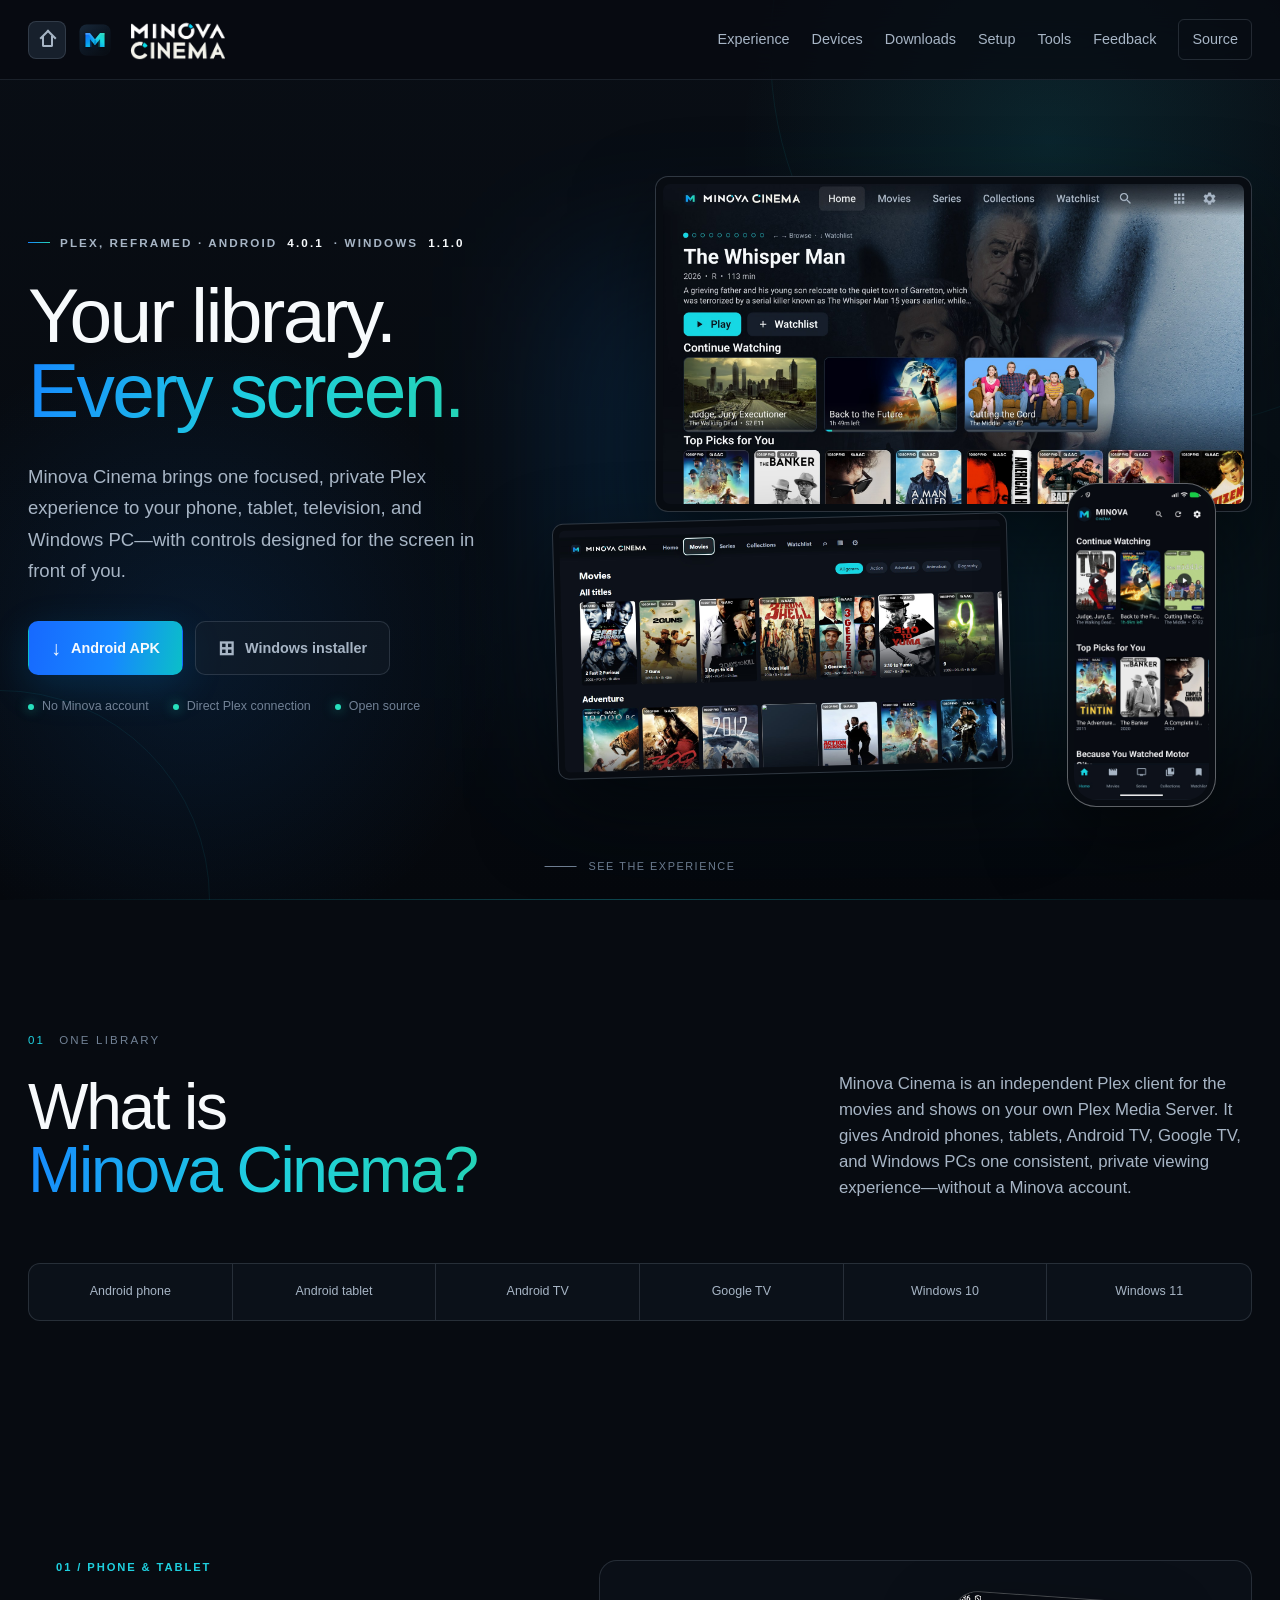
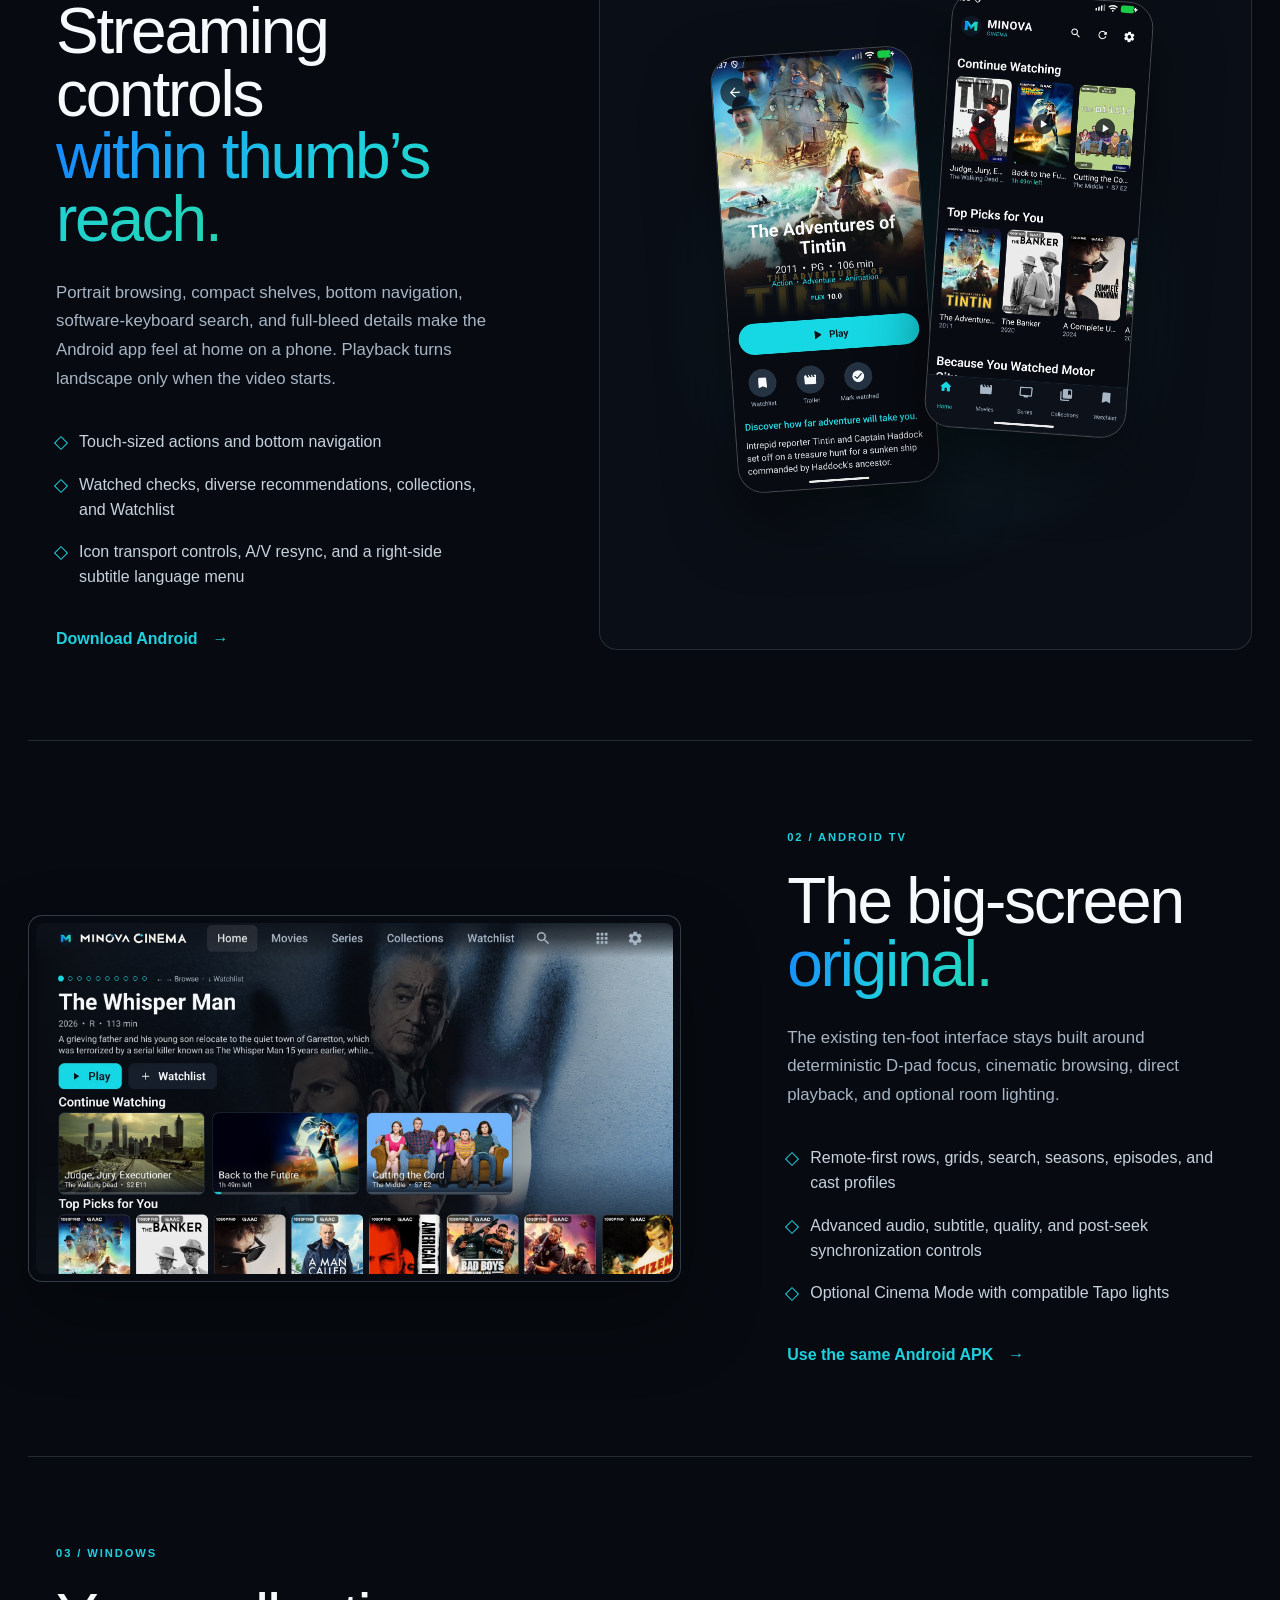
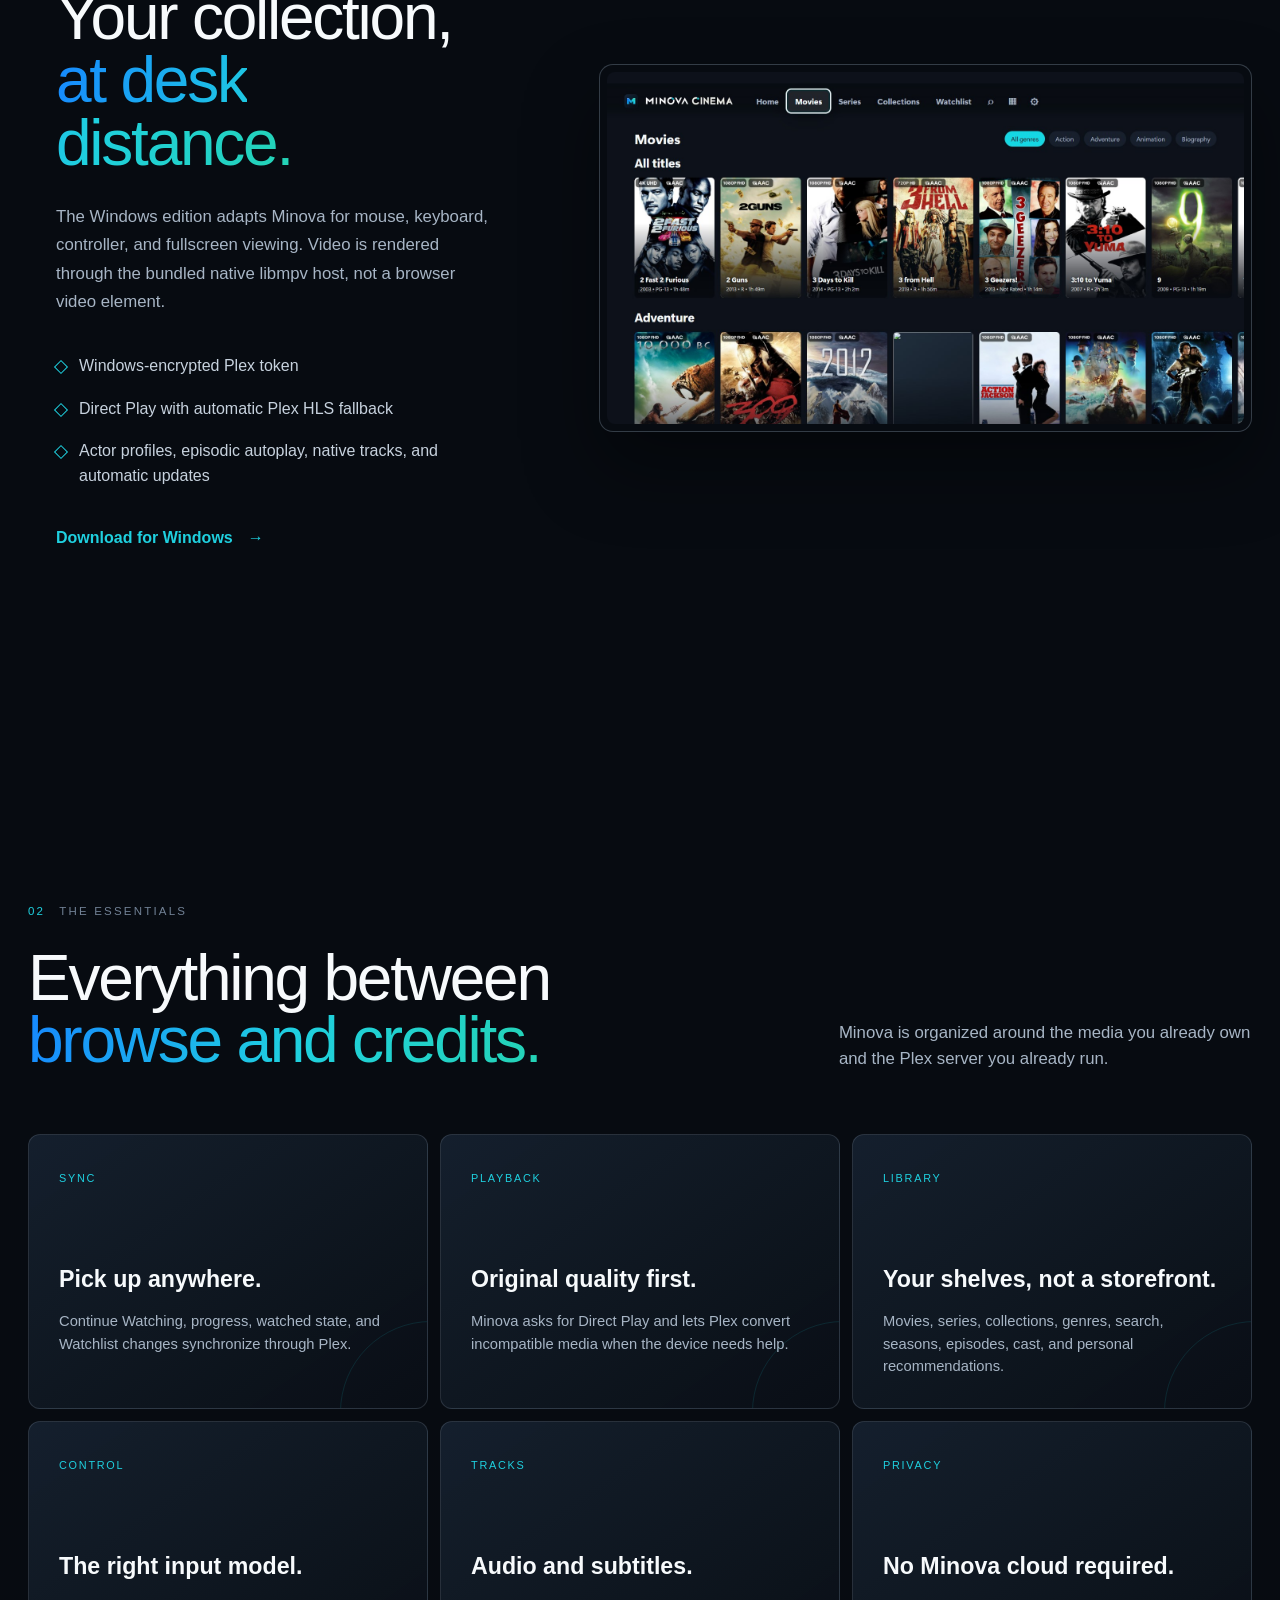
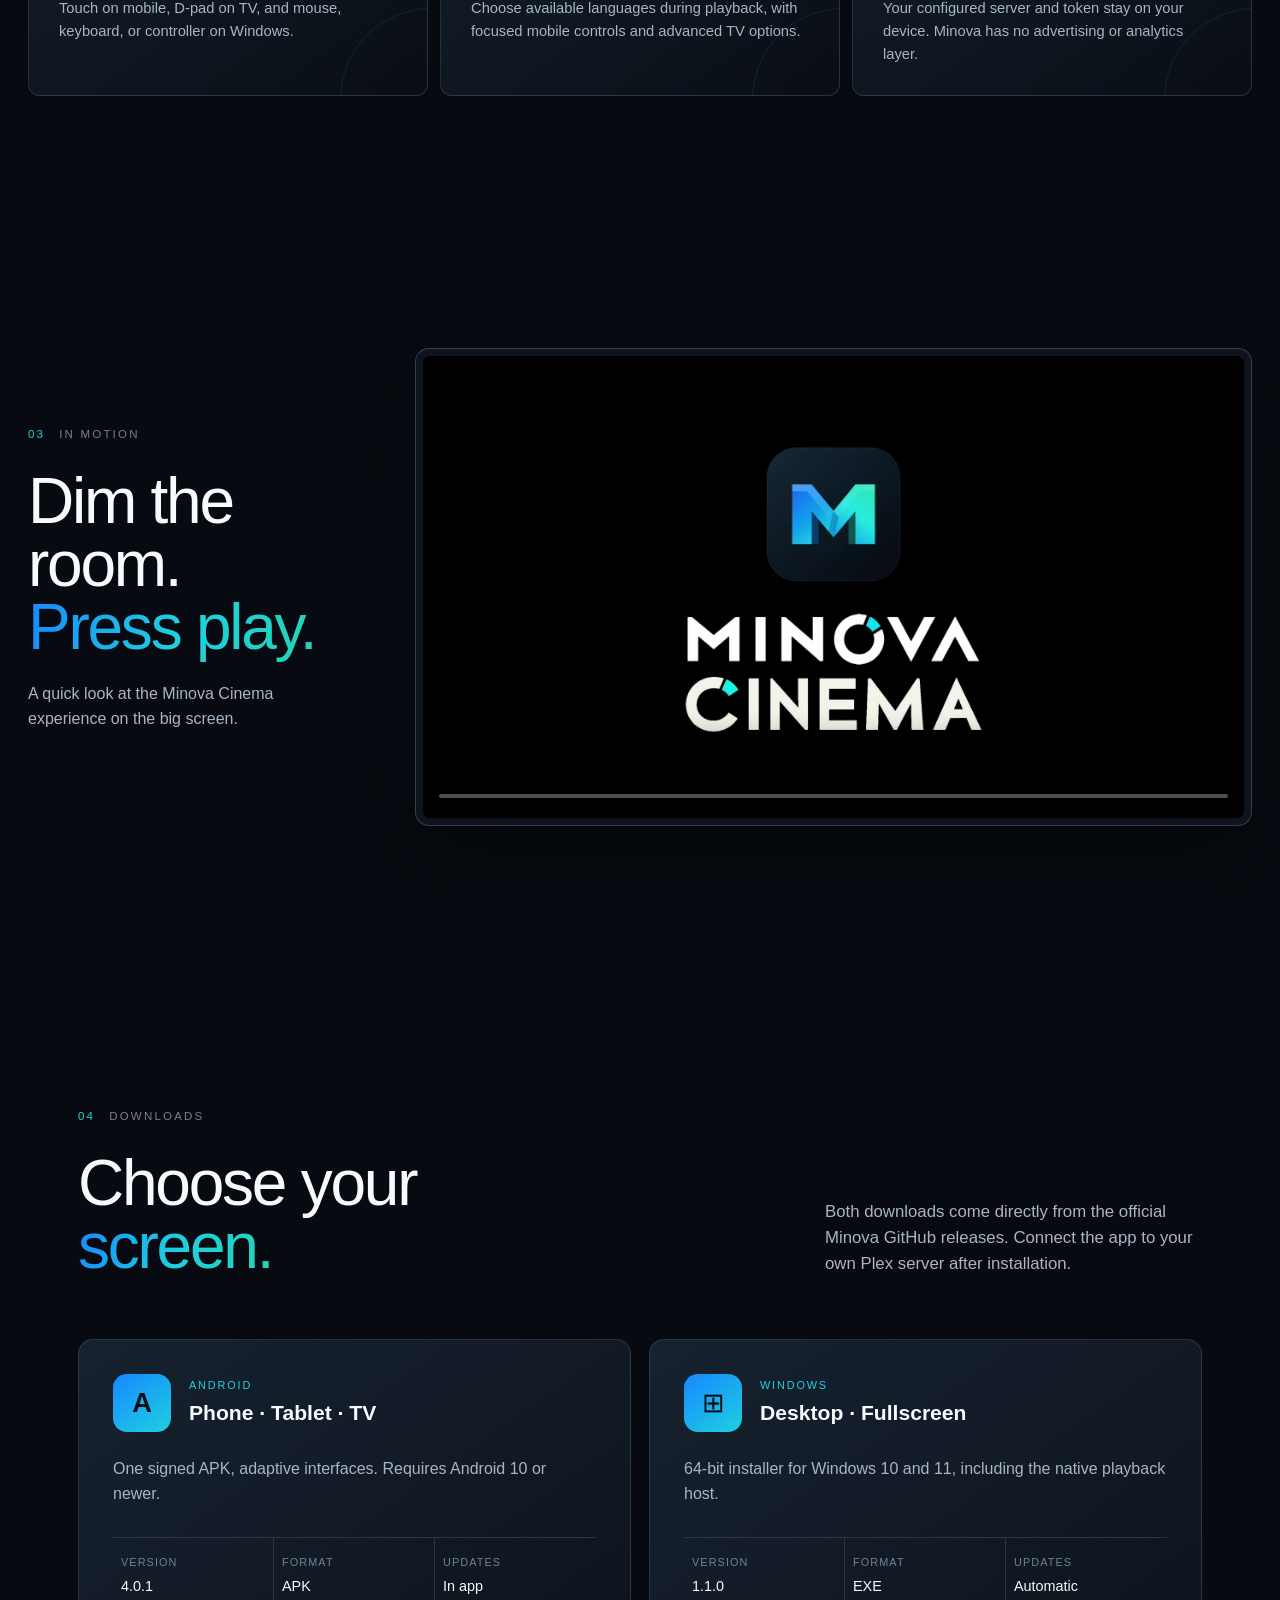
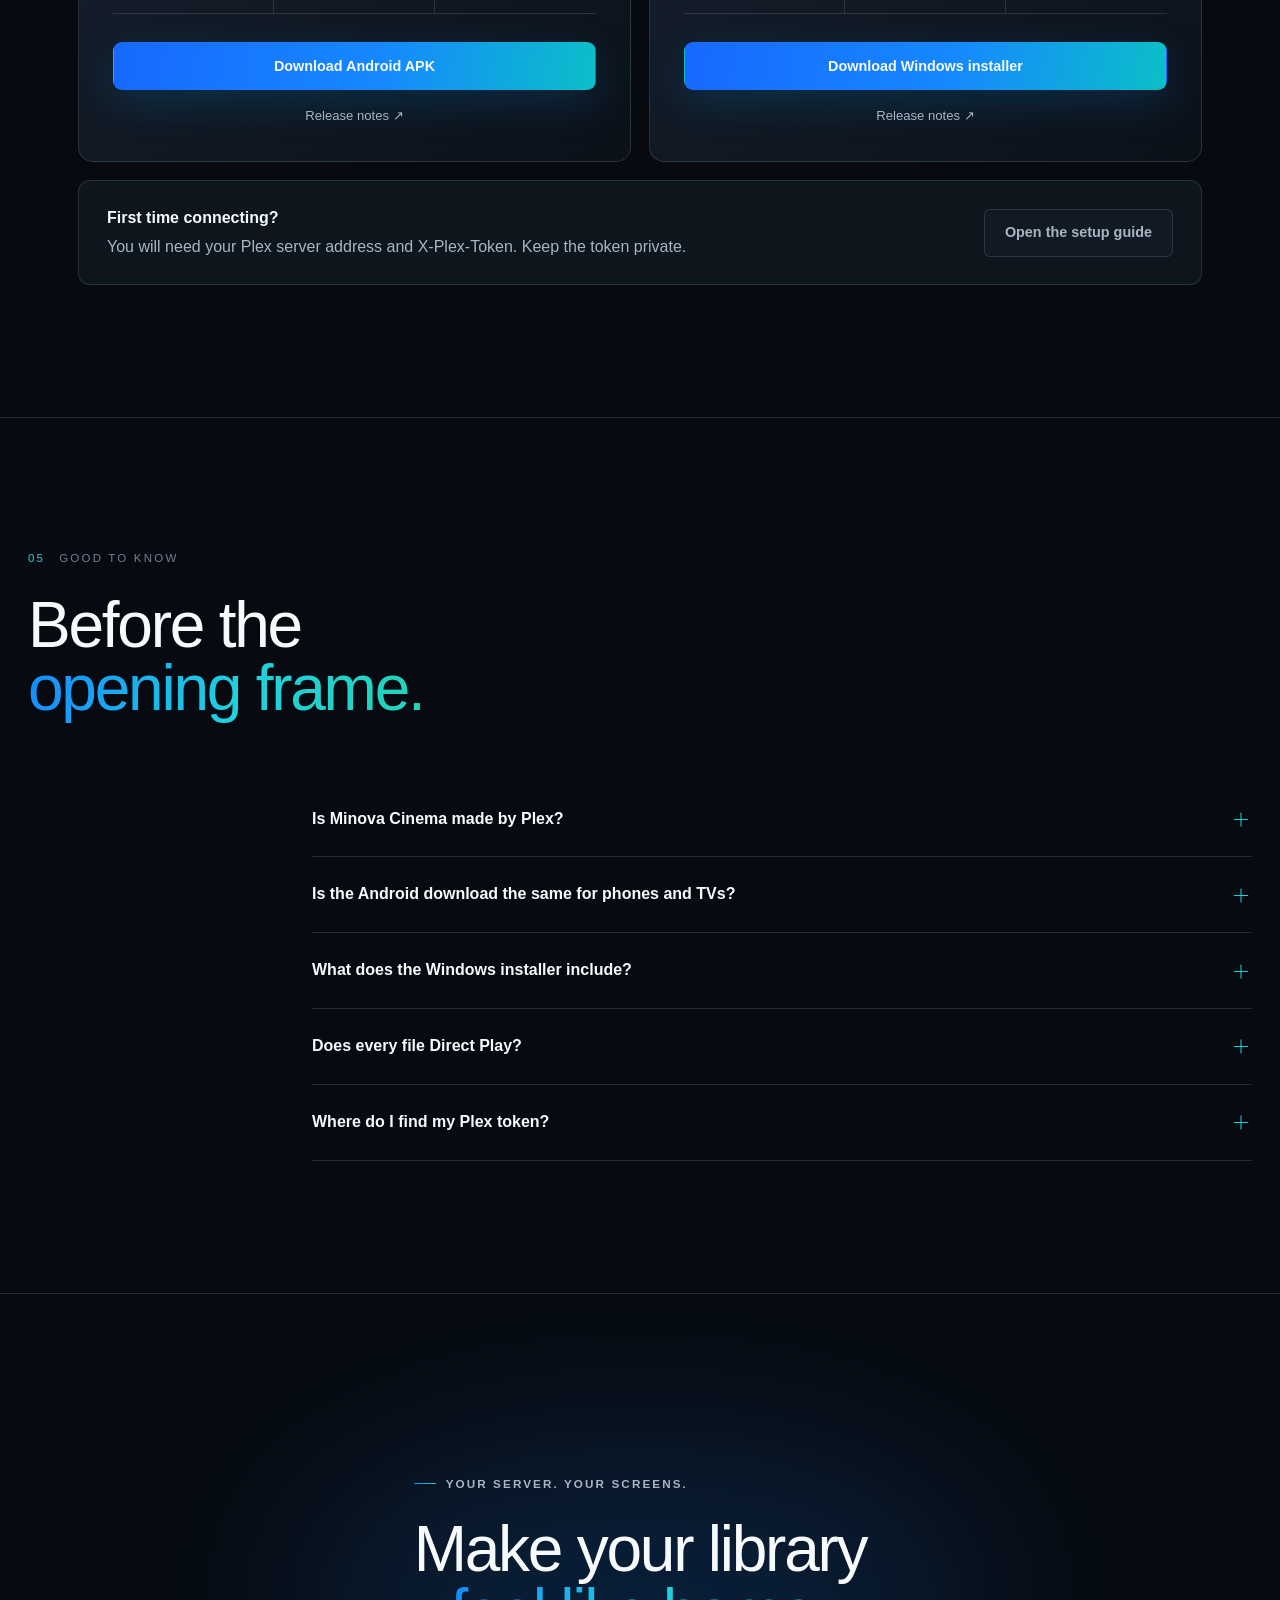
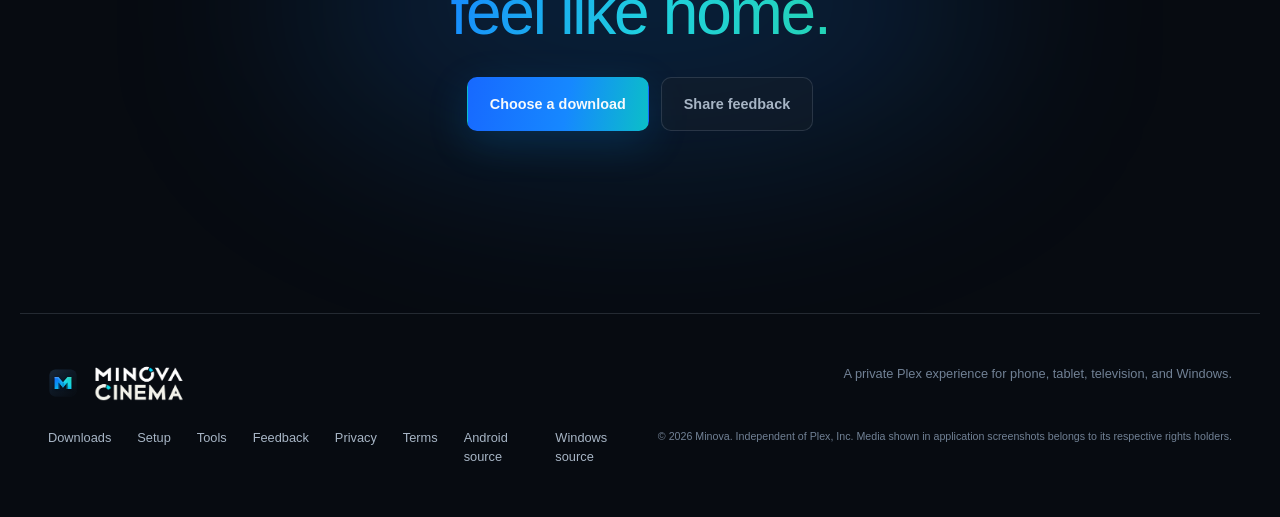
==== docs/index.html @ 9d2e14d8 "Release Minova Cinema 4.0.1" ====
<!doctype html>
<html lang="en">
<head>
  <meta charset="utf-8">
  <meta name="google-site-verification" content="_eewIAfRulgAdPV7pyN3vB4iPZKN5ZHnGWb6EgYRTWk">
  <meta name="viewport" content="width=device-width, initial-scale=1">
  <meta name="theme-color" content="#070b11">
  <meta name="description" content="Minova Cinema is an independent, private Plex client for Android phones, tablets, Android TV, Google TV, and Windows PCs.">
  <meta name="robots" content="index, follow, max-image-preview:large">
  <title>Minova Cinema — Plex client for Android and Windows</title>
  <meta property="og:site_name" content="Minova Cinema">
  <meta property="og:title" content="Minova Cinema — Plex client for Android and Windows">
  <meta property="og:description" content="An independent, cinema-first Plex experience for Android phones, tablets, TVs, and Windows PCs.">
  <meta property="og:type" content="website">
  <meta property="og:image" content="https://minova-chromium.github.io/Minova-Android-Tv-Cinema-Application/assets/og-card.png">
  <meta property="og:url" content="https://minova-chromium.github.io/Minova-Android-Tv-Cinema-Application/">
  <meta name="twitter:card" content="summary_large_image">
  <meta name="twitter:title" content="Minova Cinema — Plex client for Android and Windows">
  <meta name="twitter:description" content="An independent, cinema-first Plex experience for Android phones, tablets, TVs, and Windows PCs.">
  <meta name="twitter:image" content="https://minova-chromium.github.io/Minova-Android-Tv-Cinema-Application/assets/og-card.png">
  <link rel="canonical" href="https://minova-chromium.github.io/Minova-Android-Tv-Cinema-Application/">
  <script type="application/ld+json">
  {
    "@context": "https://schema.org",
    "@graph": [
      {
        "@type": "Organization",
        "@id": "https://minova-chromium.github.io/Minova-Main/#organization",
        "name": "Minova",
        "url": "https://minova-chromium.github.io/Minova-Main/",
        "logo": "https://minova-chromium.github.io/Minova-Main/brand/minova-symbol-color.svg",
        "sameAs": ["https://github.com/minova-chromium"]
      },
      {
        "@type": "SoftwareApplication",
        "@id": "https://minova-chromium.github.io/Minova-Android-Tv-Cinema-Application/#software",
        "name": "Minova Cinema",
        "alternateName": "Minova Cinema Plex client",
        "url": "https://minova-chromium.github.io/Minova-Android-Tv-Cinema-Application/",
        "description": "Minova Cinema is an independent, private Plex client for Android phones, tablets, Android TV, Google TV, and Windows PCs.",
        "applicationCategory": "MultimediaApplication",
        "applicationSubCategory": "Plex client",
        "operatingSystem": ["Android 10 or newer", "Windows 10", "Windows 11"],
        "image": "https://minova-chromium.github.io/Minova-Android-Tv-Cinema-Application/assets/og-card.png",
        "downloadUrl": [
          "https://github.com/minova-chromium/Minova-Android-Tv-Cinema-Application/releases/latest",
          "https://github.com/minova-chromium/Minova-Cinema-Windows/releases/latest"
        ],
        "offers": {
          "@type": "Offer",
          "price": "0",
          "priceCurrency": "EUR"
        },
        "publisher": {"@id": "https://minova-chromium.github.io/Minova-Main/#organization"},
        "sameAs": [
          "https://github.com/minova-chromium/Minova-Android-Tv-Cinema-Application",
          "https://github.com/minova-chromium/Minova-Cinema-Windows"
        ]
      },
      {
        "@type": "WebSite",
        "@id": "https://minova-chromium.github.io/Minova-Android-Tv-Cinema-Application/#website",
        "name": "Minova Cinema",
        "url": "https://minova-chromium.github.io/Minova-Android-Tv-Cinema-Application/",
        "publisher": {"@id": "https://minova-chromium.github.io/Minova-Main/#organization"},
        "about": {"@id": "https://minova-chromium.github.io/Minova-Android-Tv-Cinema-Application/#software"}
      }
    ]
  }
  </script>
  <link rel="icon" href="assets/minova-symbol-color.svg" type="image/svg+xml">
  <link rel="preload" href="assets/app-tv-home-live.jpg" as="image">
  <link rel="stylesheet" href="styles.css">
  <link rel="stylesheet" href="home-refresh.css?v=20260926-1">
  <script defer src="site-config.js"></script>
  <script defer src="releases.js"></script>
  <script defer src="script.js"></script>
</head>
<body class="refreshed-home">
  <a class="skip-link" href="#main">Skip to content</a>
  <header class="site-header" data-header>
    <div class="header-brand-group">
      <a class="ecosystem-home" href="https://minova-chromium.github.io/Minova-Main/" aria-label="Return to Minova home"><span class="home-glyph" aria-hidden="true"></span></a>
      <a class="brand" href="#top" aria-label="Minova Cinema home"><img class="brand-symbol" src="assets/minova-symbol-color.svg" alt=""><img class="brand-lockup" src="assets/minova-cinema-wordmark.png" alt="Minova Cinema"></a>
    </div>
    <button class="nav-toggle" type="button" aria-expanded="false" aria-controls="site-nav" data-nav-toggle><span></span><span></span><span></span><span class="sr-only">Menu</span></button>
    <nav id="site-nav" class="site-nav" aria-label="Primary" data-nav><a href="#experience">Experience</a><a href="#devices">Devices</a><a href="#downloads">Downloads</a><a href="setup.html">Setup</a><a href="tools.html">Tools</a><a href="feedback.html">Feedback</a><a class="nav-source" href="https://github.com/minova-chromium/Minova-Android-Tv-Cinema-Application">Source</a></nav>
  </header>

  <main id="main">
    <section class="refresh-hero" id="top">
      <div class="hero-orbit hero-orbit-one" aria-hidden="true"></div><div class="hero-orbit hero-orbit-two" aria-hidden="true"></div>
      <div class="refresh-hero-copy reveal">
        <p class="eyebrow"><span></span> Plex, reframed · Android <b data-release-version>4.0.1</b> · Windows <b data-desktop-version>1.1.0</b></p>
        <h1>Your library.<br><em>Every screen.</em></h1>
        <p class="refresh-lede">Minova Cinema brings one focused, private Plex experience to your phone, tablet, television, and Windows PC—with controls designed for the screen in front of you.</p>
        <div class="refresh-actions">
          <a class="button button-primary" data-download-link href="https://github.com/minova-chromium/Minova-Android-Tv-Cinema-Application/releases/download/v4.0.1/Minova-Cinema-4.0.1.apk"><span class="download-glyph" aria-hidden="true">↓</span>Android APK</a>
          <a class="button button-quiet" data-desktop-download href="https://github.com/minova-chromium/Minova-Cinema-Windows/releases/download/v1.1.0/Minova-Cinema-Desktop-1.1.0-Setup.exe"><span class="windows-glyph" aria-hidden="true">⊞</span>Windows installer</a>
        </div>
        <div class="hero-trust"><span>No Minova account</span><span>Direct Plex connection</span><span>Open source</span></div>
      </div>
      <div class="device-composition reveal" aria-label="Minova Cinema running on television, phone, and Windows">
        <div class="device-glow" aria-hidden="true"></div>
        <figure class="device-frame device-tv"><img src="assets/app-tv-home-live.jpg" width="1920" height="1080" alt="Live Minova Cinema Android TV home screen connected to Plex"></figure>
        <figure class="device-frame device-desktop"><img src="assets/app-desktop-movies-live.jpg" width="1600" height="900" alt="Live Minova Cinema Windows movie library connected to Plex"></figure>
        <figure class="device-frame device-phone"><img src="assets/app-phone-home-live.jpg" width="720" height="1560" alt="Live Minova Cinema phone home screen connected to Plex"></figure>
      </div>
      <a class="hero-scroll" href="#experience"><span></span>See the experience</a>
    </section>

    <section class="refresh-section refresh-intro" id="experience">
      <div class="refresh-heading reveal"><div><p class="section-label"><span>01</span> One library</p><h2>What is<br><em>Minova Cinema?</em></h2></div><p>Minova Cinema is an independent Plex client for the movies and shows on your own Plex Media Server. It gives Android phones, tablets, Android TV, Google TV, and Windows PCs one consistent, private viewing experience—without a Minova account.</p></div>
      <div class="platform-ribbon reveal" aria-label="Supported platforms"><span>Android phone</span><span>Android tablet</span><span>Android TV</span><span>Google TV</span><span>Windows 10</span><span>Windows 11</span></div>
    </section>

    <section class="refresh-section device-section" id="devices">
      <article class="device-story phone-story reveal">
        <div class="story-copy"><p class="story-index">01 / PHONE &amp; TABLET</p><h2>Streaming controls<br><em>within thumb’s reach.</em></h2><p>Portrait browsing, compact shelves, bottom navigation, software-keyboard search, and full-bleed details make the Android app feel at home on a phone. Playback turns landscape only when the video starts.</p><ul><li>Touch-sized actions and bottom navigation</li><li>Watched checks, diverse recommendations, collections, and Watchlist</li><li>Icon transport controls, A/V resync, and a right-side subtitle language menu</li></ul><a class="text-link" href="#android-download">Download Android <span>→</span></a></div>
        <div class="phone-showcase"><figure><img src="assets/app-phone-detail-live.jpg" width="720" height="1560" loading="lazy" alt="Live Minova Cinema phone title details from Plex"></figure><figure><img src="assets/app-phone-home-live.jpg" width="720" height="1560" loading="lazy" alt="Live Minova Cinema phone home screen connected to Plex"></figure></div>
      </article>

      <article class="device-story tv-story reveal">
        <div class="story-visual"><figure class="wide-screen"><img src="assets/app-tv-home-live.jpg" width="1920" height="1080" loading="lazy" alt="Live Minova Cinema Android TV home screen connected to Plex"></figure></div>
        <div class="story-copy"><p class="story-index">02 / ANDROID TV</p><h2>The big-screen<br><em>original.</em></h2><p>The existing ten-foot interface stays built around deterministic D-pad focus, cinematic browsing, direct playback, and optional room lighting.</p><ul><li>Remote-first rows, grids, search, seasons, episodes, and cast profiles</li><li>Advanced audio, subtitle, quality, and post-seek synchronization controls</li><li>Optional Cinema Mode with compatible Tapo lights</li></ul><a class="text-link" href="#android-download">Use the same Android APK <span>→</span></a></div>
      </article>

      <article class="device-story desktop-story reveal">
        <div class="story-copy"><p class="story-index">03 / WINDOWS</p><h2>Your collection,<br><em>at desk distance.</em></h2><p>The Windows edition adapts Minova for mouse, keyboard, controller, and fullscreen viewing. Video is rendered through the bundled native libmpv host, not a browser video element.</p><ul><li>Windows-encrypted Plex token</li><li>Direct Play with automatic Plex HLS fallback</li><li>Actor profiles, episodic autoplay, native tracks, and automatic updates</li></ul><a class="text-link" data-desktop-download href="https://github.com/minova-chromium/Minova-Cinema-Windows/releases/download/v1.1.0/Minova-Cinema-Desktop-1.1.0-Setup.exe">Download for Windows <span>→</span></a></div>
        <div class="story-visual desktop-visual"><figure class="desktop-window"><img src="assets/app-desktop-movies-live.jpg" width="1600" height="900" loading="lazy" alt="Live Minova Cinema Windows Movies view connected to Plex"></figure></div>
      </article>
    </section>

    <section class="refresh-section feature-section">
      <div class="refresh-heading reveal"><div><p class="section-label"><span>02</span> The essentials</p><h2>Everything between<br><em>browse and credits.</em></h2></div><p>Minova is organized around the media you already own and the Plex server you already run.</p></div>
      <div class="refresh-feature-grid">
        <article class="refresh-feature reveal"><span>SYNC</span><h3>Pick up anywhere.</h3><p>Continue Watching, progress, watched state, and Watchlist changes synchronize through Plex.</p></article>
        <article class="refresh-feature reveal"><span>PLAYBACK</span><h3>Original quality first.</h3><p>Minova asks for Direct Play and lets Plex convert incompatible media when the device needs help.</p></article>
        <article class="refresh-feature reveal"><span>LIBRARY</span><h3>Your shelves, not a storefront.</h3><p>Movies, series, collections, genres, search, seasons, episodes, cast, and personal recommendations.</p></article>
        <article class="refresh-feature reveal"><span>CONTROL</span><h3>The right input model.</h3><p>Touch on mobile, D-pad on TV, and mouse, keyboard, or controller on Windows.</p></article>
        <article class="refresh-feature reveal"><span>TRACKS</span><h3>Audio and subtitles.</h3><p>Choose available languages during playback, with focused mobile controls and advanced TV options.</p></article>
        <article class="refresh-feature reveal"><span>PRIVACY</span><h3>No Minova cloud required.</h3><p>Your configured server and token stay on your device. Minova has no advertising or analytics layer.</p></article>
      </div>
    </section>

    <section class="refresh-trailer">
      <div class="trailer-copy reveal"><p class="section-label"><span>03</span> In motion</p><h2>Dim the room.<br><em>Press play.</em></h2><p>A quick look at the Minova Cinema experience on the big screen.</p></div>
      <figure class="trailer-frame reveal"><video data-trailer controls muted playsinline preload="metadata" poster="assets/trailer-poster.jpg"><source src="assets/minova-cinema-trailer.mp4" type="video/mp4"><track kind="captions" src="assets/minova-cinema-trailer.en.vtt" srclang="en" label="English"></video></figure>
    </section>

    <section class="refresh-section download-section" id="downloads">
      <div class="refresh-heading reveal"><div><p class="section-label"><span>04</span> Downloads</p><h2>Choose your<br><em>screen.</em></h2></div><p>Both downloads come directly from the official Minova GitHub releases. Connect the app to your own Plex server after installation.</p></div>
      <div class="download-grid">
        <article class="download-card reveal" id="android-download"><div class="download-card-top"><span class="platform-mark">A</span><div><p>ANDROID</p><h3>Phone · Tablet · TV</h3></div></div><p>One signed APK, adaptive interfaces. Requires Android 10 or newer.</p><dl><div><dt>Version</dt><dd data-release-version>4.0.1</dd></div><div><dt>Format</dt><dd>APK</dd></div><div><dt>Updates</dt><dd>In app</dd></div></dl><a class="button button-primary" data-download-link href="https://github.com/minova-chromium/Minova-Android-Tv-Cinema-Application/releases/download/v4.0.1/Minova-Cinema-4.0.1.apk">Download Android APK</a><a class="download-notes" href="https://github.com/minova-chromium/Minova-Android-Tv-Cinema-Application/releases/latest">Release notes <span>↗</span></a></article>
        <article class="download-card reveal" id="windows-download"><div class="download-card-top"><span class="platform-mark windows-mark">⊞</span><div><p>WINDOWS</p><h3>Desktop · Fullscreen</h3></div></div><p>64-bit installer for Windows 10 and 11, including the native playback host.</p><dl><div><dt>Version</dt><dd data-desktop-version>1.1.0</dd></div><div><dt>Format</dt><dd>EXE</dd></div><div><dt>Updates</dt><dd>Automatic</dd></div></dl><a class="button button-primary" data-desktop-download href="https://github.com/minova-chromium/Minova-Cinema-Windows/releases/download/v1.1.0/Minova-Cinema-Desktop-1.1.0-Setup.exe">Download Windows installer</a><a class="download-notes" href="https://github.com/minova-chromium/Minova-Cinema-Windows/releases/latest">Release notes <span>↗</span></a></article>
      </div>
      <aside class="download-help reveal"><div><strong>First time connecting?</strong><p>You will need your Plex server address and X-Plex-Token. Keep the token private.</p></div><a class="button button-quiet" href="setup.html">Open the setup guide</a></aside>
    </section>

    <section class="refresh-section faq-section">
      <div class="refresh-heading reveal"><div><p class="section-label"><span>05</span> Good to know</p><h2>Before the<br><em>opening frame.</em></h2></div></div>
      <div class="faq-list refresh-faq reveal">
        <details><summary>Is Minova Cinema made by Plex?<span></span></summary><p>No. Minova Cinema is an independent client that connects to Plex Media Server. Plex is a trademark of Plex, Inc.</p></details>
        <details><summary>Is the Android download the same for phones and TVs?<span></span></summary><p>Yes. The signed APK detects the device and presents the touch-first phone/tablet interface or the remote-first television interface.</p></details>
        <details><summary>What does the Windows installer include?<span></span></summary><p>It includes the desktop interface, Electron runtime, a native Windows libmpv playback host, and the required media runtime. It supports 64-bit Windows 10 and 11.</p></details>
        <details><summary>Does every file Direct Play?<span></span></summary><p>Direct Play depends on the codecs and tracks supported by the device. Minova can request Plex conversion when the original source is incompatible.</p></details>
        <details><summary>Where do I find my Plex token?<span></span></summary><p>Follow the <a class="text-link" href="setup.html#plex">step-by-step Plex guide <span>→</span></a>. Treat the token like a password and never post it publicly.</p></details>
      </div>
    </section>

    <section class="refresh-final"><div class="final-glow" aria-hidden="true"></div><div class="reveal"><p class="eyebrow"><span></span> Your server. Your screens.</p><h2>Make your library<br><em>feel like home.</em></h2><div class="refresh-actions"><a class="button button-primary" href="#downloads">Choose a download</a><a class="button button-quiet" href="feedback.html">Share feedback</a></div></div></section>
  </main>

  <footer><a class="brand footer-brand" href="#top"><img src="assets/minova-symbol-color.svg" alt=""><img src="assets/minova-cinema-wordmark.png" alt="Minova Cinema"></a><p>A private Plex experience for phone, tablet, television, and Windows.</p><nav aria-label="Footer"><a href="#downloads">Downloads</a><a href="setup.html">Setup</a><a href="tools.html">Tools</a><a href="feedback.html">Feedback</a><a href="privacy.html">Privacy</a><a href="terms.html">Terms</a><a href="https://github.com/minova-chromium/Minova-Android-Tv-Cinema-Application">Android source</a><a href="https://github.com/minova-chromium/Minova-Cinema-Windows">Windows source</a></nav><small>© <span data-year></span> Minova. Independent of Plex, Inc. Media shown in application screenshots belongs to its respective rights holders.</small></footer>
</body>
</html>
---- docs/styles.css ----
:root{--night:#0d121a;--black:#05070a;--raised:#17202c;--steel:#718195;--muted:#a7b5c5;--white:#f7fafc;--cobalt:#1769ff;--blue:#0798f2;--cyan:#16d8e4;--teal:#24d3b5;--line:rgba(167,181,197,.18);--display:"Bahnschrift","Arial Narrow",sans-serif;--ui:"Segoe UI Variable","Segoe UI",sans-serif;--max:1240px}
*{box-sizing:border-box}html{scroll-behavior:smooth;background:var(--black)}body{margin:0;background:var(--black);color:var(--white);font-family:var(--ui);font-size:16px;line-height:1.55;overflow-x:hidden}a{color:inherit;text-decoration:none}button{font:inherit}img{display:block;max-width:100%}.sr-only{position:absolute;width:1px;height:1px;padding:0;margin:-1px;overflow:hidden;clip:rect(0,0,0,0);white-space:nowrap;border:0}.skip-link{position:fixed;left:16px;top:16px;z-index:99;background:var(--white);color:var(--night);padding:10px 14px;transform:translateY(-150%);border-radius:6px}.skip-link:focus{transform:none}
.site-header{height:80px;position:fixed;inset:0 0 auto;z-index:50;display:flex;align-items:center;justify-content:space-between;padding:0 max(28px,calc((100vw - var(--max))/2));border-bottom:1px solid var(--line);background:rgba(13,18,26,.94);backdrop-filter:blur(18px);transition:background .25s,border-color .25s}.site-header.scrolled{background:rgba(13,18,26,.94);border-color:var(--line)}.header-brand-group{display:flex;align-items:center;gap:12px}.ecosystem-home{width:38px;height:38px;flex:0 0 38px;display:grid;place-items:center;border:1px solid var(--line);border-radius:8px;background:var(--raised);color:var(--muted);transition:transform .2s,border-color .2s,background .2s,color .2s}.ecosystem-home:hover{border-color:rgba(22,216,228,.5);color:var(--white);transform:translateY(-1px)}.home-glyph{position:relative;width:17px;height:17px;display:block}.home-glyph:before{position:absolute;top:1px;left:3px;width:10px;height:10px;border-top:2px solid currentColor;border-left:2px solid currentColor;content:"";transform:rotate(45deg)}.home-glyph:after{position:absolute;right:3px;bottom:1px;left:3px;height:9px;border:2px solid currentColor;border-top:0;border-radius:0 0 2px 2px;content:""}.brand{display:flex;align-items:center;gap:12px}.brand-symbol{width:34px;height:34px}.brand-lockup{width:108px;height:40px;object-fit:contain}.site-nav{display:flex;align-items:center;gap:32px;color:var(--muted);font-size:.9rem}.site-nav a{transition:color .2s}.site-nav a:hover,.site-nav a:focus-visible{color:var(--white)}.nav-source{border:1px solid var(--line);padding:8px 13px;border-radius:6px}.nav-toggle{display:none;background:transparent;border:0;color:var(--white);width:42px;height:42px;padding:10px}.nav-toggle span:not(.sr-only){display:block;height:1px;background:currentColor;margin:5px 0}
.hero{min-height:100vh;padding:160px max(28px,calc((100vw - var(--max))/2)) 72px;position:relative;display:grid;grid-template-columns:.78fr 1.22fr;align-items:center;gap:72px;overflow:hidden;background:radial-gradient(circle at 72% 28%,rgba(7,152,242,.11),transparent 30%),linear-gradient(180deg,#070a0f,var(--black))}.hero:after{content:"";position:absolute;inset:auto 0 0;height:1px;background:linear-gradient(90deg,transparent,var(--line),transparent)}.hero-light{position:absolute;width:650px;height:650px;left:-420px;top:120px;border-radius:50%;background:var(--cobalt);filter:blur(130px);opacity:.12}.hero-copy,.screen-wrap{position:relative;z-index:1}.eyebrow{display:flex;align-items:center;gap:10px;color:var(--muted);font-size:.73rem;font-weight:650;letter-spacing:.18em;text-transform:uppercase}.eyebrow span{width:22px;height:1px;background:linear-gradient(90deg,var(--blue),var(--teal))}h1,h2,h3,p{margin-top:0}h1,h2{font-family:var(--display);font-weight:520;letter-spacing:-.035em;line-height:.98}h1{font-size:clamp(3.4rem,5.5vw,6.5rem);margin:24px 0 30px}h1 em,h2 em{font-style:normal;color:transparent;background:linear-gradient(105deg,var(--blue),var(--cyan) 52%,var(--teal));-webkit-background-clip:text;background-clip:text}.hero-lede{max-width:560px;color:var(--muted);font-size:clamp(1.03rem,1.4vw,1.22rem);line-height:1.65}.hero-actions{display:flex;flex-wrap:wrap;gap:12px;margin:34px 0 18px}.button{min-height:48px;display:inline-flex;align-items:center;justify-content:center;gap:10px;padding:0 20px;border:1px solid transparent;border-radius:6px;font-size:.9rem;font-weight:650;transition:transform .2s,border-color .2s,background .2s,box-shadow .2s}.button:hover{transform:translateY(-2px)}.button:focus-visible,a:focus-visible,summary:focus-visible{outline:2px solid var(--cyan);outline-offset:3px}.button svg{width:18px;fill:none;stroke:currentColor;stroke-width:1.8}.button-primary{background:linear-gradient(100deg,var(--cobalt),var(--blue) 55%,#0bbfc8);box-shadow:0 12px 40px rgba(7,152,242,.18)}.button-primary:hover{box-shadow:0 16px 48px rgba(7,152,242,.3)}.button-quiet{border-color:var(--line);background:rgba(23,32,44,.45);color:var(--muted)}.button-quiet:hover{border-color:rgba(22,216,228,.5);color:var(--white)}.hero-note{font-size:.77rem;color:var(--steel)}
.screen-wrap{perspective:1200px}.screen-halo{position:absolute;inset:12% -3%;background:linear-gradient(110deg,rgba(23,105,255,.28),rgba(36,211,181,.16));filter:blur(55px);opacity:.4}.tv-screen{position:relative;aspect-ratio:16/10;background:#09101a;border:1px solid rgba(167,181,197,.28);border-radius:8px;overflow:hidden;box-shadow:0 45px 100px rgba(0,0,0,.58),0 0 0 7px rgba(23,32,44,.32);transform:rotateY(-4deg) rotateX(1deg);transform-origin:left center}.tv-backdrop{position:absolute;inset:0;background:radial-gradient(circle at 76% 31%,rgba(36,211,181,.55),transparent 3%),radial-gradient(ellipse at 72% 45%,rgba(7,152,242,.4),transparent 18%),linear-gradient(122deg,transparent 48%,rgba(23,105,255,.35) 49%,transparent 72%),linear-gradient(145deg,#0a121d 30%,#0b3847 63%,#071017)}.tv-backdrop:before,.tv-backdrop:after{content:"";position:absolute;background:#07101a;transform:rotate(-29deg);box-shadow:0 0 45px rgba(22,216,228,.12)}.tv-backdrop:before{width:16%;height:110%;right:24%;top:-12%}.tv-backdrop:after{width:7%;height:105%;right:10%;top:1%}.tv-shade{position:absolute;inset:0;background:linear-gradient(90deg,rgba(3,5,8,.98),rgba(3,5,8,.7) 33%,rgba(3,5,8,.06) 68%),linear-gradient(0deg,#05070a,transparent 40%)}.tv-topbar{position:absolute;inset:0 0 auto;padding:4.3% 5%;display:flex;align-items:center;gap:5%;font-size:clamp(.35rem,.62vw,.65rem);color:var(--muted)}.tv-topbar img{width:12%;height:28px;object-fit:contain}.tv-nav{display:flex;gap:20px}.tv-nav .active{color:var(--white)}.tv-nav .active:after{content:"";display:block;width:100%;height:1px;margin-top:5px;background:var(--cyan)}.tv-icons{margin-left:auto;display:flex;gap:14px;color:var(--white)}.tv-feature{position:absolute;left:5%;top:24%;width:42%}.tv-kicker{font-size:clamp(.26rem,.5vw,.55rem);letter-spacing:.2em;color:var(--cyan)}.tv-feature h2{font-size:clamp(1.1rem,2.5vw,2.7rem);margin:4% 0 5%;text-transform:uppercase}.tv-feature>p:not(.tv-kicker){font-size:clamp(.36rem,.65vw,.72rem);color:var(--muted);line-height:1.4}.tv-feature button{border:0;border-radius:4px;background:var(--white);color:var(--night);font-size:clamp(.34rem,.58vw,.62rem);font-weight:700;padding:3% 7%}.tv-shelf{position:absolute;left:5%;right:-10%;bottom:6%;display:flex;gap:1.7%}.poster{flex:0 0 15.5%;aspect-ratio:2/2.75;border-radius:4px;border:1px solid rgba(255,255,255,.13);position:relative;box-shadow:0 8px 18px rgba(0,0,0,.4)}.poster:first-child{outline:2px solid var(--cyan);outline-offset:2px;transform:scale(1.03)}.poster span{position:absolute;left:7%;bottom:7%;font-size:clamp(.25rem,.42vw,.46rem)}.p1{background:linear-gradient(145deg,transparent 50%,#073c50),linear-gradient(35deg,#182939,#07a4c0)}.p2{background:linear-gradient(145deg,transparent 43%,#121b2a),linear-gradient(45deg,#153353,#1769ff)}.p3{background:radial-gradient(circle at 45% 30%,#e1ae76 0 8%,transparent 9%),linear-gradient(155deg,#211d2c,#78384c)}.p4{background:linear-gradient(35deg,#0f4d47,#24d3b5 49%,#132832 50%)}.p5{background:linear-gradient(145deg,#281a26,#f25b62 55%,#3b1720)}.p6{background:linear-gradient(150deg,#1a293a,#718195)}.tv-progress{position:absolute;bottom:0;left:0;right:0;height:2px;background:rgba(255,255,255,.12)}.tv-progress i{display:block;width:38%;height:100%;background:linear-gradient(90deg,var(--blue),var(--cyan))}.screen-caption{display:flex;justify-content:space-between;color:var(--steel);font-size:.57rem;letter-spacing:.16em;margin-top:18px}.scroll-cue{position:absolute;bottom:30px;left:50%;transform:translateX(-50%);font-size:.66rem;color:var(--steel);letter-spacing:.15em;text-transform:uppercase;display:flex;align-items:center;gap:12px}.scroll-cue span{width:38px;height:1px;background:var(--steel)}
.section{max-width:var(--max);margin:auto;padding:128px 28px}.section-label{display:flex;align-items:center;gap:14px;color:var(--steel);font-size:.72rem;letter-spacing:.19em;text-transform:uppercase;margin-bottom:46px}.section-label span{color:var(--cyan)}.section-heading{display:grid;grid-template-columns:1.25fr .75fr;gap:80px;align-items:end;margin-bottom:70px}.section-heading h2,.playback-copy h2,.privacy-copy h2,.final-cta h2,.faq-grid>h2{font-size:clamp(2.7rem,5vw,5.5rem);margin:0}.section-heading p{color:var(--muted);font-size:1.07rem;margin:0;max-width:480px}.feature-grid{display:grid;grid-template-columns:repeat(3,1fr);gap:12px}.feature-card{background:linear-gradient(145deg,rgba(23,32,44,.92),rgba(12,17,24,.95));border:1px solid var(--line);border-radius:8px;padding:28px;min-height:320px;display:flex;flex-direction:column;justify-content:flex-end;position:relative;overflow:hidden}.feature-card:before{content:"";position:absolute;inset:0;background:linear-gradient(120deg,transparent 55%,rgba(22,216,228,.04));pointer-events:none}.feature-wide{grid-column:1/-1;min-height:370px;display:grid;grid-template-columns:.8fr 1.2fr;gap:60px;align-items:center}.feature-card h3{font-family:var(--display);font-size:1.55rem;margin:22px 0 10px}.feature-card p{color:var(--muted);margin:0}.feature-index{position:absolute;top:25px;left:28px;color:var(--steel);font-size:.65rem;letter-spacing:.15em}.continue-demo{width:min(100%,520px);justify-self:end}.continue-art{height:205px;border-radius:6px;background:radial-gradient(circle at 65% 35%,rgba(22,216,228,.35),transparent 12%),linear-gradient(130deg,#111c29 30%,#095b6b 75%,#07131b);display:grid;place-items:center;position:relative}.play-mark{display:grid;place-items:center;width:48px;height:48px;border-radius:50%;background:rgba(247,250,252,.9);color:var(--night);padding-left:3px}.continue-line{position:absolute;inset:auto 14px 10px;height:3px;background:rgba(255,255,255,.2)}.continue-line i{display:block;width:64%;height:100%;background:var(--cyan)}.continue-demo>div+div{display:flex;justify-content:space-between;padding-top:13px}.continue-demo span{color:var(--steel);font-size:.8rem}.line-icon{height:84px;width:84px;margin-bottom:25px;color:var(--cyan)}.search-icon{border:2px solid currentColor;border-radius:50%;width:58px;height:58px;margin-left:10px}.search-icon:after{content:"";width:34px;height:2px;background:currentColor;position:absolute;transform:rotate(45deg);margin:55px 0 0 44px}.grid-icon{display:grid;grid-template-columns:repeat(2,28px);gap:7px}.grid-icon i{border:1.5px solid var(--cyan);border-radius:3px}.remote-icon{width:54px;border:1.5px solid var(--cyan);border-radius:20px;position:relative}.remote-icon:before{content:"";position:absolute;width:22px;height:22px;border:1px solid var(--cyan);border-radius:50%;top:14px;left:14px}.remote-icon i{position:absolute;width:6px;height:6px;border-radius:50%;background:var(--cyan);bottom:19px;left:23px}
.playback-section{max-width:none;padding-left:0;padding-right:0}.playback-stage{min-height:680px;background:radial-gradient(circle at 74% 24%,rgba(36,211,181,.35),transparent 2%),radial-gradient(ellipse at 73% 38%,rgba(7,152,242,.18),transparent 24%),linear-gradient(106deg,#05070a 27%,rgba(5,7,10,.7) 46%,rgba(5,7,10,.05)),linear-gradient(135deg,#07101a,#0a4050 60%,#09121d);position:relative;padding:100px max(28px,calc((100vw - var(--max))/2));overflow:hidden}.playback-stage:before{content:"";position:absolute;width:420px;height:1000px;background:rgba(5,7,10,.86);right:16%;top:-180px;transform:rotate(29deg);box-shadow:70px 0 120px rgba(22,216,228,.08)}.playback-copy{max-width:650px;position:relative;z-index:1}.playback-copy h2{margin:24px 0}.playback-copy .section-label{margin-bottom:70px}.hud{position:absolute;z-index:2;left:8%;right:8%;bottom:7%;padding:24px 28px;background:rgba(5,7,10,.86);border:1px solid var(--line);border-radius:8px;backdrop-filter:blur(18px)}.hud-title{display:grid;grid-template-columns:auto 1fr auto;gap:20px;align-items:center}.hud-title span,.hud-title small{color:var(--steel);font-size:.64rem;letter-spacing:.12em}.hud-track{height:3px;background:rgba(255,255,255,.15);margin:20px 0;position:relative}.hud-track i{display:block;width:62%;height:100%;background:linear-gradient(90deg,var(--blue),var(--cyan))}.hud-track b{position:absolute;width:9px;height:9px;border-radius:50%;background:var(--white);left:62%;top:-3px}.hud-controls{display:flex;align-items:center;gap:25px;font-size:.75rem;color:var(--muted)}.hud-controls strong{display:grid;place-items:center;width:38px;height:38px;border-radius:50%;background:var(--white);color:var(--night);font-size:.7rem}.hud-controls div{flex:1}.spec-grid{max-width:var(--max);margin:0 auto;display:grid;grid-template-columns:repeat(4,1fr);padding:0 28px}.spec{padding:35px 26px;border-right:1px solid var(--line)}.spec:first-child{border-left:1px solid var(--line)}.spec>span{font-size:.66rem;color:var(--cyan)}.spec h3{font-family:var(--display);font-size:1.22rem;margin:25px 0 10px}.spec p{color:var(--muted);font-size:.88rem}
.library-demo{display:grid;grid-template-columns:repeat(4,1fr);gap:14px}.season-card{aspect-ratio:1.55/1;border-radius:8px;padding:20px;display:flex;flex-direction:column;justify-content:flex-end;position:relative;overflow:hidden;border:1px solid rgba(255,255,255,.1);box-shadow:0 20px 40px rgba(0,0,0,.25)}.season-card:before{content:"";position:absolute;inset:-25%;background:linear-gradient(140deg,transparent 38%,rgba(255,255,255,.12) 39%,transparent 55%);transform:rotate(-8deg)}.season-card i{position:absolute;top:8px;right:18px;font-family:var(--display);font-size:4.6rem;line-height:1;color:rgba(255,255,255,.1);font-style:normal}.season-card b,.season-card span{position:relative}.season-card span{font-size:.75rem;color:rgba(255,255,255,.62)}.s1{background:linear-gradient(145deg,#0a2e43,#0798f2)}.s2{background:linear-gradient(145deg,#132942,#1769ff)}.s3{background:linear-gradient(145deg,#083a3c,#24d3b5)}.s4{background:linear-gradient(145deg,#241929,#68485e)}
.privacy-section{max-width:none;padding-left:max(28px,calc((100vw - var(--max))/2));padding-right:max(28px,calc((100vw - var(--max))/2));display:grid;grid-template-columns:1fr 1fr;gap:100px;position:relative;background:var(--night);overflow:hidden}.privacy-beam{position:absolute;width:900px;height:160px;left:-180px;bottom:15%;background:linear-gradient(90deg,transparent,rgba(23,105,255,.18),rgba(22,216,228,.22),transparent);filter:blur(35px);transform:rotate(-31deg)}.privacy-copy,.privacy-points{position:relative;z-index:1}.privacy-copy h2{margin:0}.privacy-points article{display:grid;grid-template-columns:40px 1fr;gap:22px;padding:0 0 28px;margin-bottom:28px;border-bottom:1px solid var(--line)}.privacy-points article>span{color:var(--cyan);font-size:.7rem}.privacy-points h3{font-family:var(--display);font-size:1.2rem;margin-bottom:8px}.privacy-points p{color:var(--muted);margin:0}.text-link{display:inline-flex;align-items:center;gap:15px;color:var(--cyan);font-weight:650}.text-link span{transition:transform .2s}.text-link:hover span{transform:translateX(4px)}
.steps{list-style:none;padding:0;margin:0;border-top:1px solid var(--line)}.steps li{display:grid;grid-template-columns:95px 1fr;gap:30px;padding:34px 0;border-bottom:1px solid var(--line)}.steps li>span{font-family:var(--display);font-size:2rem;color:var(--cyan)}.steps h3{font-family:var(--display);font-size:1.35rem;margin-bottom:5px}.steps p{color:var(--muted);margin:0}.requirements{margin-top:45px;padding:20px 24px;background:var(--raised);border:1px solid var(--line);border-radius:8px;display:flex;gap:30px;align-items:center}.requirements b{margin-right:auto}.requirements span{color:var(--muted);font-size:.88rem}.requirements span:before{content:"";display:inline-block;width:5px;height:5px;background:var(--teal);border-radius:50%;margin-right:9px}.faq-section{border-top:1px solid var(--line)}.faq-grid{display:grid;grid-template-columns:.8fr 1.2fr;gap:100px}.faq-grid>h2{margin:0}.faq-list details{border-bottom:1px solid var(--line)}.faq-list summary{list-style:none;cursor:pointer;padding:25px 42px 25px 0;font-weight:650;position:relative}.faq-list summary::-webkit-details-marker{display:none}.faq-list summary span:before,.faq-list summary span:after{content:"";position:absolute;right:4px;top:50%;width:14px;height:1px;background:var(--cyan);transition:transform .2s}.faq-list summary span:after{transform:rotate(90deg)}.faq-list details[open] summary span:after{transform:rotate(0)}.faq-list details p{color:var(--muted);padding:0 40px 24px 0;margin:0}
.final-cta{min-height:620px;position:relative;max-width:var(--max);margin:0 auto;padding:130px 28px;display:grid;grid-template-columns:1fr auto;align-items:end;overflow:hidden}.final-cta:before{content:"";position:absolute;inset:12% 8%;background:radial-gradient(circle,rgba(7,152,242,.14),transparent 62%)}.final-mark{position:absolute;width:520px;right:5%;top:0;opacity:.1;filter:saturate(1.4)}.final-mark img{width:100%}.final-cta>div:not(.final-mark){position:relative;z-index:1}.final-cta h2{margin:25px 0 0}.final-actions{display:flex;flex-direction:column;align-items:flex-start;gap:22px;padding-bottom:12px}footer{border-top:1px solid var(--line);max-width:var(--max);margin:auto;padding:50px 28px;display:grid;grid-template-columns:1fr 1fr;gap:26px;color:var(--steel);font-size:.8rem}.footer-brand img:first-child{width:30px}.footer-brand img:last-child{width:98px;height:38px;object-fit:contain}footer p{text-align:right;margin:0}footer nav{display:flex;gap:26px;color:var(--muted)}footer nav a:hover{color:var(--white)}footer small{text-align:right}
figure{margin:0}.tv-screen.actual-screen{aspect-ratio:16/9;background:#05070a}.actual-screen img{width:100%;height:100%;object-fit:cover}.feature-shot{width:min(100%,650px);justify-self:end;border:1px solid var(--line);border-radius:7px;overflow:hidden;background:#080d14;box-shadow:0 24px 48px rgba(0,0,0,.36)}.feature-shot img{width:100%;aspect-ratio:16/9;object-fit:cover}.feature-shot figcaption,.capture figcaption,.playback-capture figcaption,.library-screen figcaption{padding:10px 13px;color:var(--steel);font-size:.65rem;letter-spacing:.12em;text-transform:uppercase;background:#0b1119}.feature-card.has-shot{padding-top:190px}.card-shot{position:absolute;top:24px;left:24px;width:calc(100% - 48px);height:150px;object-fit:cover;object-position:top;border:1px solid var(--line);border-radius:6px}.playback-stage{display:grid;grid-template-columns:.72fr 1.28fr;align-items:center;gap:72px}.playback-capture{position:relative;z-index:2;border:1px solid rgba(167,181,197,.3);border-radius:8px;overflow:hidden;background:#05070a;box-shadow:0 35px 80px rgba(0,0,0,.48)}.playback-capture img{width:100%;aspect-ratio:16/9;object-fit:cover}.capture-grid{display:grid;grid-template-columns:1fr 1fr;gap:14px}.capture{border:1px solid var(--line);border-radius:8px;overflow:hidden;background:#080d14;box-shadow:0 22px 48px rgba(0,0,0,.25)}.capture-wide{grid-column:1/-1}.capture img{width:100%;aspect-ratio:16/9;object-fit:cover}.library-screens{display:grid;grid-template-columns:1fr 1fr;gap:18px}.library-screen{overflow:hidden;border:1px solid var(--line);border-radius:8px;background:#080d14;box-shadow:0 28px 58px rgba(0,0,0,.3)}.library-screen-title{display:flex;align-items:center;gap:16px;padding:18px 20px;border-bottom:1px solid var(--line)}.library-screen-title>span{color:var(--cyan);font-size:.68rem}.library-screen-title div{display:flex;flex-direction:column;gap:3px}.library-screen-title b{font-family:var(--display);font-size:1.12rem}.library-screen-title small{color:var(--steel)}.library-screen>img{display:block;width:100%;aspect-ratio:16/9;object-fit:cover}
.reveal{opacity:0;transform:translateY(22px);transition:opacity .7s ease,transform .7s ease}.reveal.visible{opacity:1;transform:none}.legal-page{max-width:860px;margin:0 auto;padding:160px 28px 100px}.legal-page h1{font-size:clamp(3.2rem,7vw,6.8rem)}.legal-intro{font-size:1.2rem;color:var(--muted);max-width:700px;margin-bottom:80px}.legal-page section{padding:30px 0;border-top:1px solid var(--line)}.legal-page section h2{font-size:1.5rem;letter-spacing:-.01em;margin-bottom:12px}.legal-page section p{color:var(--muted)}.legal-date{color:var(--steel);font-size:.8rem;margin-top:50px}.error-page{min-height:100vh;display:flex;flex-direction:column;align-items:flex-start;justify-content:center;max-width:900px;margin:auto;padding:50px 28px;background:radial-gradient(circle at 40% 45%,rgba(7,152,242,.1),transparent 35%)}.error-page>img{width:80px;margin-bottom:40px}.error-page h1{font-size:clamp(3.2rem,8vw,7rem)}
.site-nav a[aria-current="page"]{color:var(--white)}
.feedback-page{max-width:var(--max);margin:0 auto;padding:150px 28px 110px}
.feedback-intro{max-width:820px;margin-bottom:70px}.feedback-intro h1{font-size:clamp(3.4rem,7.5vw,7rem);margin-bottom:28px}.feedback-intro>p:last-child{max-width:670px;color:var(--muted);font-size:1.14rem}
.feedback-layout{display:grid;grid-template-columns:minmax(0,1.45fr) minmax(280px,.55fr);gap:18px;align-items:start}.feedback-form-shell,.feedback-aside{border:1px solid var(--line);border-radius:8px;background:linear-gradient(145deg,rgba(23,32,44,.94),rgba(8,12,18,.98));box-shadow:0 30px 70px rgba(0,0,0,.28)}.feedback-form-shell{padding:30px}.feedback-type{display:grid;grid-template-columns:1fr 1fr;gap:6px;padding:5px;margin-bottom:30px;border:1px solid var(--line);border-radius:7px;background:rgba(5,7,10,.48)}.feedback-type button{min-height:44px;border:0;border-radius:5px;background:transparent;color:var(--muted);cursor:pointer;font-weight:650}.feedback-type button.active{color:var(--white);background:linear-gradient(100deg,rgba(23,105,255,.92),rgba(7,152,242,.86) 58%,rgba(22,216,228,.72))}.form-grid{display:grid;grid-template-columns:1fr 1fr;gap:16px}.field{display:flex;flex-direction:column;gap:8px;margin-bottom:18px;color:var(--white);font-size:.86rem;font-weight:650}.field span small{color:var(--steel);font-weight:400}.field>small{color:var(--steel);font-weight:400}.field input,.field textarea,.field select{width:100%;border:1px solid var(--line);border-radius:6px;background:rgba(5,7,10,.72);color:var(--white);font:inherit;font-weight:400;padding:13px 14px;transition:border-color .2s,box-shadow .2s}.field input:focus,.field textarea:focus,.field select:focus{outline:0;border-color:var(--cyan);box-shadow:0 0 0 3px rgba(22,216,228,.11)}.field textarea{min-height:190px;resize:vertical}.field-meta{display:flex;justify-content:space-between;gap:20px}.honeypot{position:absolute;left:-10000px;width:1px;height:1px;overflow:hidden}.form-footer{display:flex;align-items:center;justify-content:space-between;gap:22px;margin-top:10px;padding-top:24px;border-top:1px solid var(--line)}.form-footer .button{flex:0 0 auto}.form-status{margin:0;color:var(--muted);font-size:.86rem}.form-status.success{color:var(--teal)}.form-status.error{color:#ff8b92}.feedback-aside{padding:8px 27px}.feedback-aside section{padding:25px 0;border-bottom:1px solid var(--line)}.feedback-aside section:last-child{border-bottom:0}.feedback-aside section>span{color:var(--cyan);font-size:.66rem;letter-spacing:.14em}.feedback-aside h2{font-family:var(--display);font-size:1.25rem;letter-spacing:-.01em;margin:12px 0 8px}.feedback-aside p{color:var(--muted);font-size:.9rem;margin-bottom:10px}.feedback-aside .text-link{font-size:.86rem}
@media(max-width:980px){.hero{grid-template-columns:1fr;grid-template-rows:auto auto;min-height:0;align-content:start;align-items:start;padding-top:130px}.hero-copy{max-width:720px}.screen-wrap{max-width:820px;width:100%}.section-heading,.privacy-section,.faq-grid{grid-template-columns:1fr;gap:42px}.feature-grid{grid-template-columns:1fr 1fr}.feature-wide{grid-column:1/-1}.playback-stage{grid-template-columns:1fr;gap:48px}.spec-grid{grid-template-columns:1fr 1fr}.spec:nth-child(3){border-left:1px solid var(--line)}.library-demo{grid-template-columns:1fr 1fr}.final-cta{grid-template-columns:1fr;gap:42px}.scroll-cue{display:none}}
@media(max-width:720px){.site-header{height:68px;padding:0 20px}.nav-toggle{display:block}.site-nav{position:absolute;inset:68px 14px auto;background:rgba(13,18,26,.98);border:1px solid var(--line);border-radius:8px;padding:10px;display:none;flex-direction:column;align-items:stretch;gap:0}.site-nav.open{display:flex}.site-nav a{padding:12px}.nav-source{border:0}.hero{padding:118px 20px 70px;gap:48px}.hero-actions{flex-direction:column}.button{width:100%}.screen-caption{display:none}.section{padding:88px 20px}.section-heading{margin-bottom:46px}.section-heading h2,.playback-copy h2,.privacy-copy h2,.final-cta h2,.faq-grid>h2{font-size:clamp(2.5rem,13vw,4.5rem)}.feature-grid{grid-template-columns:1fr}.feature-wide{display:flex;gap:35px}.feature-card{min-height:280px}.feature-card.has-shot{padding-top:180px}.continue-demo>div+div{flex-direction:column}.playback-stage{min-height:0;padding:75px 20px}.hud{left:20px;right:20px;padding:18px}.hud-title{grid-template-columns:1fr auto}.hud-title span{grid-column:1/-1}.hud-controls{gap:14px}.spec-grid{grid-template-columns:1fr;padding:0 20px}.spec,.spec:first-child,.spec:nth-child(3){border-left:1px solid var(--line);border-bottom:1px solid var(--line)}.library-demo{grid-template-columns:1fr 1fr;gap:8px}.season-card{padding:14px}.capture-grid,.library-screens{grid-template-columns:1fr}.capture-wide{grid-column:auto}.privacy-section{padding-left:20px;padding-right:20px}.steps li{grid-template-columns:50px 1fr}.requirements{align-items:flex-start;flex-direction:column;gap:12px}.requirements b{margin:0}.final-cta{padding:90px 20px}.final-mark{width:380px;right:-110px}.feedback-page{padding:118px 20px 80px}.feedback-intro{margin-bottom:45px}.feedback-layout,.form-grid{grid-template-columns:1fr}.feedback-form-shell{padding:20px}.feedback-type{grid-template-columns:1fr}.form-footer{align-items:stretch;flex-direction:column}.field-meta{align-items:flex-start;flex-direction:column;gap:4px}footer{grid-template-columns:1fr;padding:40px 20px}footer p,footer small{text-align:left}footer nav{flex-wrap:wrap}}
/* Real app media stays uncropped, readable, and opt-in. */
section[id]{scroll-margin-top:96px}
.trailer-section{padding-top:96px;padding-bottom:96px}
.trailer-player{overflow:hidden;border:1px solid var(--line);border-radius:12px;background:#000;box-shadow:0 28px 80px rgba(7,152,242,.1)}
.trailer-player video{display:block;width:100%;height:auto;aspect-ratio:16/9;object-fit:contain;background:#000}
.trailer-player video:focus-visible{outline:3px solid var(--cyan);outline-offset:-4px}
.trailer-player figcaption{display:flex;flex-wrap:wrap;align-items:center;justify-content:space-between;gap:12px;padding:18px 24px;background:var(--night);color:var(--muted);font-size:.82rem;border-top:1px solid var(--line)}
.trailer-note{margin:18px 0 0;color:var(--muted);font-size:.85rem}
.screenshot-link{display:block;position:relative;border-radius:inherit}
.screenshot-link:focus-visible{outline:3px solid var(--cyan);outline-offset:-3px}
.screenshot-link img{display:block;width:100%;height:auto;aspect-ratio:16/9;object-fit:contain}
.feature-card.screenshot-card{padding:26px;min-width:0}
.screenshot-card .screenshot-link{margin:22px 0 26px;border:1px solid var(--line);border-radius:6px;overflow:hidden}
.control-room-showcase{display:grid;grid-template-columns:minmax(0,.7fr) minmax(0,1.3fr);gap:48px;align-items:center;margin-top:64px}
.control-room-showcase h3{font-family:var(--display);font-size:clamp(2rem,3.4vw,3rem);line-height:1.1;letter-spacing:-.025em;margin-bottom:20px}
.control-room-showcase p:not(.eyebrow){color:var(--muted);margin-bottom:0}
.library-screen-title small,.library-screen figcaption,.capture figcaption,.feature-shot figcaption{color:var(--muted)}
@media(min-width:721px) and (max-width:980px){.site-nav{gap:16px;font-size:.82rem}.site-header{padding-left:20px;padding-right:20px}.header-brand-group{gap:8px}.brand{gap:8px}}
@media(max-width:720px){.trailer-section{padding:72px 20px}.trailer-player figcaption{padding:14px 16px;align-items:flex-start;flex-direction:column}.control-room-showcase{grid-template-columns:1fr;gap:24px;margin-top:44px}.library-screen-title small{font-size:.8rem}}
.setup-callout{display:flex;justify-content:space-between;align-items:center;flex-wrap:wrap;gap:20px;margin-top:28px;padding:26px;border:1px solid var(--line);border-radius:10px;background:var(--raised)}
.setup-callout p{margin:6px 0 0;color:var(--muted)}
.guide-page{max-width:1100px;margin:auto;padding:150px 28px 70px}
.guide-intro{max-width:860px}.guide-intro h1{font-size:clamp(3rem,6.5vw,5.5rem);line-height:1.06}.guide-intro>p:not(.eyebrow){max-width:730px;color:var(--muted);font-size:1.12rem}.guide-intro .guide-version{font-size:.83rem}
.guide-jumps{display:grid;grid-template-columns:repeat(3,minmax(0,1fr));gap:14px;margin:36px 0}
.guide-jumps>a{display:flex;flex-direction:column;gap:10px;padding:24px;border:1px solid var(--line);border-radius:10px;background:var(--raised)}
.guide-jumps>a:hover{border-color:var(--cyan)}.guide-jumps>a>span{font-size:.75rem;color:var(--cyan)}.guide-jumps b{font-size:1.1rem}.guide-jumps small{color:var(--muted)}
.guide-section{padding:64px 0 20px;border-top:1px solid var(--line);margin-top:52px}.guide-section h2{font-size:clamp(2.3rem,4.5vw,3.5rem);line-height:1.1;margin-bottom:24px}.guide-section-intro{max-width:860px;color:var(--muted);font-size:1.07rem}
.guide-steps{list-style:none;counter-reset:setup;padding:0;margin:34px 0}.guide-steps>li{counter-increment:setup;position:relative;padding:0 0 28px 68px;margin:0 0 28px;border-bottom:1px solid var(--line)}
.guide-steps>li:before{content:counter(setup);position:absolute;left:0;top:0;display:grid;place-items:center;width:40px;height:40px;border:1px solid var(--line);border-radius:10px;background:var(--raised);color:var(--cyan);font-weight:700}
.guide-steps h3{font-size:1.25rem;line-height:1.35;margin-bottom:16px}.guide-steps p{color:var(--muted);margin-bottom:14px;max-width:840px}.guide-steps p:last-child{margin-bottom:0}
.guide-page strong,.guide-page dt{color:var(--white)}.guide-section a:not(.button):not(.screenshot-link){color:var(--cyan);text-decoration:underline;text-underline-offset:3px}
.guide-page code{font-size:.9em;color:#c9f6fa;background:#17232e;border-radius:4px;padding:2px 5px;overflow-wrap:anywhere}.guide-fields{display:grid;grid-template-columns:150px minmax(0,1fr);gap:16px;padding:22px;background:var(--night);border:1px solid var(--line);border-radius:10px;margin:20px 0}.guide-fields dd{margin:0;color:var(--muted)}
.guide-notice{border-left:3px solid var(--cyan);padding:20px 24px;background:var(--night);border-radius:0 8px 8px 0;color:var(--muted)}.guide-notice strong{color:var(--white)}
.guide-capture{max-width:880px;margin:0 auto 32px}.guide-capture figcaption{line-height:1.6;letter-spacing:.05em}.guide-faq{max-width:940px}.guide-faq details p{padding-right:20px}.guide-help{margin-top:36px;padding:28px;background:var(--raised);border:1px solid var(--line);border-radius:10px}.guide-help p{color:var(--muted);max-width:760px}.guide-help .button{margin:8px 22px 10px 0}.guide-help .text-link{font-size:.9rem}
@media(max-width:720px){.guide-page{padding:110px 20px 40px}.guide-jumps{grid-template-columns:1fr;gap:10px}.guide-jumps>a{padding:18px}.guide-section{margin-top:36px;padding-top:40px}.guide-steps>li{padding-left:52px}.guide-steps>li:before{width:34px;height:34px}.guide-fields{grid-template-columns:1fr;gap:8px;padding:16px}.guide-fields dd+dt{margin-top:12px}.guide-notice{padding:18px}.guide-help{padding:22px}.guide-help .button{margin-right:0}.setup-callout{padding:22px}}
@media print{.site-header,.guide-jumps,footer,.guide-help,.skip-link{display:none}.guide-page{padding:0;max-width:none}.guide-page,.guide-page p,.guide-page strong,.guide-page dt,.guide-page dd{color:#111}.guide-page h1 em,.guide-page h2 em{background:none;color:#111}.guide-notice,.guide-fields,.guide-page code{background:#eee;color:#111}.guide-steps>li{break-inside:avoid}}
@media(prefers-reduced-motion:reduce){html{scroll-behavior:auto}.reveal{opacity:1;transform:none;transition:none}.button,.text-link span{transition:none}}
---- docs/home-refresh.css ----
.refreshed-home{--cyan:#1fd0df;--aqua:#27e0bd;--blue:#1688ff;--ink:#070b11;--panel:#111923;--panel-2:#172231;background:var(--ink)}
.refreshed-home .site-header{background:rgba(7,11,17,.72);border-color:rgba(172,196,218,.12)}
.refreshed-home .site-header.scrolled{background:rgba(7,11,17,.94)}
.refreshed-home .site-nav{gap:22px}
.refreshed-home .section-label{margin-bottom:26px}
.refresh-hero{position:relative;min-height:100svh;display:grid;grid-template-columns:minmax(360px,.78fr) minmax(560px,1.22fr);gap:58px;align-items:center;padding:142px max(28px,calc((100vw - 1400px)/2)) 92px;overflow:hidden;background:radial-gradient(circle at 82% 16%,rgba(31,208,223,.12),transparent 24%),radial-gradient(circle at 15% 72%,rgba(22,136,255,.12),transparent 25%),linear-gradient(180deg,#090e15 0%,#05080d 100%)}
.refresh-hero:after{content:"";position:absolute;inset:auto 0 0;height:1px;background:linear-gradient(90deg,transparent,rgba(31,208,223,.32),transparent)}
.hero-orbit{position:absolute;border:1px solid rgba(31,208,223,.08);border-radius:50%;pointer-events:none}
.hero-orbit-one{width:760px;height:760px;right:-250px;top:-330px}.hero-orbit-two{width:420px;height:420px;left:-210px;bottom:-210px}
.refresh-hero-copy{position:relative;z-index:2}.refresh-hero-copy .eyebrow b{color:var(--white);font-weight:650}.refresh-hero h1{font-size:clamp(4rem,6vw,7.5rem);margin:26px 0 32px;max-width:760px}.refresh-lede{max-width:650px;color:var(--muted);font-size:clamp(1.05rem,1.45vw,1.27rem);line-height:1.7}
.refresh-actions{display:flex;flex-wrap:wrap;gap:12px;margin-top:34px}.refresh-actions .button{min-height:54px;border-radius:10px;padding:0 22px}.download-glyph,.windows-glyph{font-size:1.25rem;line-height:1}.hero-trust{display:flex;flex-wrap:wrap;gap:10px 24px;margin-top:22px;color:var(--steel);font-size:.78rem}.hero-trust span:before{content:"";display:inline-block;width:6px;height:6px;border-radius:50%;margin-right:8px;background:var(--aqua);box-shadow:0 0 12px rgba(39,224,189,.65)}
.device-composition{position:relative;z-index:1;min-height:650px;isolation:isolate}.device-glow{position:absolute;inset:18% 2% 8%;background:linear-gradient(120deg,rgba(22,136,255,.24),rgba(31,208,223,.16));filter:blur(75px);opacity:.65}.device-frame{position:absolute;margin:0;overflow:hidden;background:#080c12;border:1px solid rgba(190,215,236,.22);box-shadow:0 35px 80px rgba(0,0,0,.55)}.device-frame img{width:100%;height:100%;object-fit:cover}.device-tv{width:84%;aspect-ratio:16/9;right:0;top:4%;border-radius:13px;padding:7px}.device-tv img{border-radius:7px}.device-desktop{width:64%;aspect-ratio:16/9;left:2%;bottom:4%;border-radius:11px;padding:6px;transform:rotate(-1.5deg)}.device-desktop img{border-radius:6px}.device-phone{width:21%;aspect-ratio:9/19.5;right:5%;bottom:-1%;border-radius:29px;padding:6px;border-color:rgba(247,250,252,.36)}.device-phone img{border-radius:23px;object-position:top}.hero-scroll{position:absolute;left:50%;bottom:25px;transform:translateX(-50%);display:flex;align-items:center;gap:12px;color:var(--steel);font-size:.68rem;letter-spacing:.14em;text-transform:uppercase}.hero-scroll span{display:block;width:32px;height:1px;background:var(--steel)}
.refresh-section{max-width:1320px;margin:0 auto;padding:132px 28px}.refresh-heading{display:grid;grid-template-columns:minmax(0,1.15fr) minmax(280px,.65fr);gap:80px;align-items:end;margin-bottom:62px}.refresh-heading h2,.device-story h2,.refresh-trailer h2,.refresh-final h2{font-size:clamp(2.8rem,5vw,5.8rem);margin:0}.refresh-heading>p{max-width:510px;margin:0;color:var(--muted);font-size:1.05rem}.refresh-intro{padding-bottom:80px}.platform-ribbon{display:grid;grid-template-columns:repeat(6,1fr);border:1px solid var(--line);border-radius:12px;overflow:hidden;background:rgba(17,25,35,.5)}.platform-ribbon span{padding:18px 12px;text-align:center;color:var(--muted);font-size:.78rem;border-right:1px solid var(--line)}.platform-ribbon span:last-child{border-right:0}
.device-section{padding-top:70px;max-width:1440px}.device-story{display:grid;grid-template-columns:minmax(0,.86fr) minmax(560px,1.14fr);gap:78px;align-items:center;min-height:680px;padding:88px 0;border-top:1px solid var(--line)}.device-story:first-child{border-top:0}.device-story:nth-child(even){grid-template-columns:minmax(560px,1.14fr) minmax(0,.86fr)}.story-copy{padding:0 28px}.story-index{color:var(--cyan);font-size:.7rem;font-weight:700;letter-spacing:.17em}.story-copy h2{margin:24px 0 28px}.story-copy>p:not(.story-index){color:var(--muted);font-size:1.05rem;line-height:1.7}.story-copy ul{list-style:none;padding:0;margin:28px 0}.story-copy li{position:relative;padding:9px 0 9px 23px;color:#c7d2de}.story-copy li:before{content:"";position:absolute;left:0;top:17px;width:8px;height:8px;border:1px solid var(--cyan);transform:rotate(45deg)}
.phone-showcase{position:relative;min-height:690px;border-radius:18px;background:radial-gradient(circle at 50% 50%,rgba(31,208,223,.13),transparent 56%),rgba(12,18,26,.7);border:1px solid var(--line);overflow:hidden}.phone-showcase figure{position:absolute;margin:0;width:31%;aspect-ratio:9/19.5;border-radius:26px;overflow:hidden;border:1px solid rgba(255,255,255,.25);box-shadow:0 30px 65px rgba(0,0,0,.52);background:#070b11}.phone-showcase figure:first-child{left:19%;top:13%;transform:rotate(-4deg)}.phone-showcase figure:last-child{right:17%;top:5%;transform:rotate(4deg)}.phone-showcase img{width:100%;height:100%;object-fit:cover;object-position:top}
.story-visual{position:relative;min-width:0}.wide-screen,.desktop-window{width:100%;aspect-ratio:16/9;margin:0;overflow:hidden;border:1px solid rgba(190,215,236,.24);background:#070b11;padding:7px;border-radius:14px;box-shadow:0 35px 75px rgba(0,0,0,.4)}.wide-screen img,.desktop-window img{display:block;width:100%;height:100%;border-radius:8px;object-fit:cover}.desktop-visual{min-height:0}.desktop-window{position:relative;inset:auto}
.feature-section{max-width:1320px}.refresh-feature-grid{display:grid;grid-template-columns:repeat(3,1fr);gap:12px}.refresh-feature{min-height:260px;padding:30px;border:1px solid var(--line);border-radius:12px;background:linear-gradient(145deg,rgba(23,34,49,.88),rgba(10,15,22,.92));position:relative;overflow:hidden}.refresh-feature:after{content:"";position:absolute;width:180px;height:180px;right:-95px;bottom:-95px;border:1px solid rgba(31,208,223,.12);border-radius:50%}.refresh-feature>span{font-size:.68rem;letter-spacing:.16em;color:var(--cyan)}.refresh-feature h3{font-family:var(--display);font-size:1.45rem;margin:72px 0 12px}.refresh-feature p{color:var(--muted);margin:0;font-size:.92rem}
.refresh-trailer{max-width:1440px;margin:0 auto;padding:120px 28px 150px;display:grid;grid-template-columns:.55fr 1.45fr;gap:70px;align-items:center}.trailer-copy p:not(.section-label){color:var(--muted)}.trailer-copy h2{margin:24px 0}.trailer-frame{margin:0;padding:7px;border:1px solid rgba(190,215,236,.22);border-radius:14px;background:#0d141d;box-shadow:0 35px 80px rgba(0,0,0,.45)}.trailer-frame video{display:block;width:100%;border-radius:8px;background:#000}
.download-section{max-width:1180px}.download-grid{display:grid;grid-template-columns:repeat(2,1fr);gap:18px}.download-card{display:flex;flex-direction:column;padding:34px;border:1px solid var(--line);border-radius:15px;background:linear-gradient(145deg,#172230,#0b1119)}.download-card-top{display:flex;align-items:center;gap:18px}.platform-mark{display:grid;place-items:center;width:58px;height:58px;border-radius:14px;background:linear-gradient(145deg,var(--blue),var(--cyan));color:#041016;font-family:var(--display);font-size:1.7rem;font-weight:800}.windows-mark{font-family:var(--ui);font-weight:500}.download-card-top p{margin:0 0 3px;color:var(--cyan);font-size:.68rem;letter-spacing:.17em}.download-card h3{margin:0;font-size:1.32rem}.download-card>p{min-height:55px;color:var(--muted);margin:25px 0}.download-card dl{display:grid;grid-template-columns:repeat(3,1fr);margin:0 0 28px;border-top:1px solid var(--line);border-bottom:1px solid var(--line)}.download-card dl div{padding:16px 8px;border-right:1px solid var(--line)}.download-card dl div:last-child{border-right:0}.download-card dt{color:var(--steel);font-size:.68rem;text-transform:uppercase;letter-spacing:.1em}.download-card dd{margin:4px 0 0;color:var(--white);font-size:.9rem}.download-card .button{width:100%;border-radius:9px}.download-notes{display:inline-block;margin-top:16px;text-align:center;color:var(--muted);font-size:.82rem}.download-notes:hover{color:var(--cyan)}.download-help{display:flex;align-items:center;justify-content:space-between;gap:24px;margin-top:18px;padding:25px 28px;border:1px solid var(--line);border-radius:12px;background:rgba(17,25,35,.72)}.download-help p{color:var(--muted);margin:4px 0 0}.download-help .button{flex:0 0 auto}
.refresh-faq{max-width:940px;margin-left:auto}.refresh-final{min-height:620px;position:relative;display:grid;place-items:center;text-align:center;padding:110px 28px;overflow:hidden;border-top:1px solid var(--line)}.refresh-final>div:not(.final-glow){position:relative;z-index:1}.refresh-final h2{margin:25px 0 0}.refresh-final .refresh-actions{justify-content:center}.final-glow{position:absolute;width:700px;height:300px;border-radius:50%;background:rgba(22,136,255,.18);filter:blur(100px)}
@media(max-width:1180px){.refresh-hero{grid-template-columns:1fr;min-height:auto;padding-top:138px}.refresh-hero-copy{max-width:820px}.device-composition{min-height:670px}.device-story,.device-story:nth-child(even){grid-template-columns:1fr;gap:50px}.tv-story .story-visual{order:2}.refreshed-home .site-nav{gap:14px;font-size:.8rem}}
@media(max-width:900px){.refresh-heading{grid-template-columns:1fr;gap:26px}.platform-ribbon{grid-template-columns:repeat(3,1fr)}.platform-ribbon span:nth-child(3){border-right:0}.platform-ribbon span:nth-child(-n+3){border-bottom:1px solid var(--line)}.refresh-feature-grid{grid-template-columns:repeat(2,1fr)}.refresh-trailer{grid-template-columns:1fr}.download-grid{grid-template-columns:1fr}.download-card>p{min-height:0}}
@media(max-width:720px){.refresh-hero{padding:120px 20px 70px;gap:35px}.refresh-hero h1{font-size:clamp(3.25rem,15vw,5rem)}.refresh-lede{font-size:1rem}.refresh-actions{display:grid}.refresh-actions .button{width:100%}.hero-trust{display:grid;gap:9px}.device-composition{min-height:420px;margin:0 -8px}.device-tv{width:90%;top:2%}.device-desktop{width:70%;left:0;bottom:5%}.device-phone{width:25%;right:1%;bottom:0;border-radius:18px;padding:4px}.device-phone img{border-radius:14px}.hero-scroll{display:none}.refresh-section{padding:82px 20px}.refresh-intro{padding-bottom:45px}.refresh-heading{margin-bottom:38px}.refresh-heading h2,.device-story h2,.refresh-trailer h2,.refresh-final h2{font-size:clamp(2.6rem,12vw,4rem)}.platform-ribbon{grid-template-columns:repeat(2,1fr)}.platform-ribbon span{border-bottom:1px solid var(--line)}.platform-ribbon span:nth-child(odd){border-right:1px solid var(--line)}.platform-ribbon span:nth-child(even){border-right:0}.platform-ribbon span:nth-last-child(-n+2){border-bottom:0}.device-section{padding-top:20px}.device-story,.device-story:nth-child(even){min-height:auto;padding:70px 0;gap:35px}.story-copy{padding:0}.phone-showcase{min-height:510px}.phone-showcase figure{width:42%;border-radius:17px}.phone-showcase figure:first-child{left:7%}.phone-showcase figure:last-child{right:7%}.refresh-feature-grid{grid-template-columns:1fr}.refresh-feature{min-height:220px}.refresh-feature h3{margin-top:55px}.refresh-trailer{padding:82px 20px 95px;gap:35px}.download-card{padding:24px}.download-card dl{grid-template-columns:1fr}.download-card dl div{display:flex;justify-content:space-between;border-right:0;border-bottom:1px solid var(--line)}.download-card dl div:last-child{border-bottom:0}.download-help{align-items:flex-start;flex-direction:column}.download-help .button{width:100%}.refresh-faq{margin-left:0}}
@media(prefers-reduced-motion:reduce){.device-tv,.device-desktop,.device-phone{transform:none}}
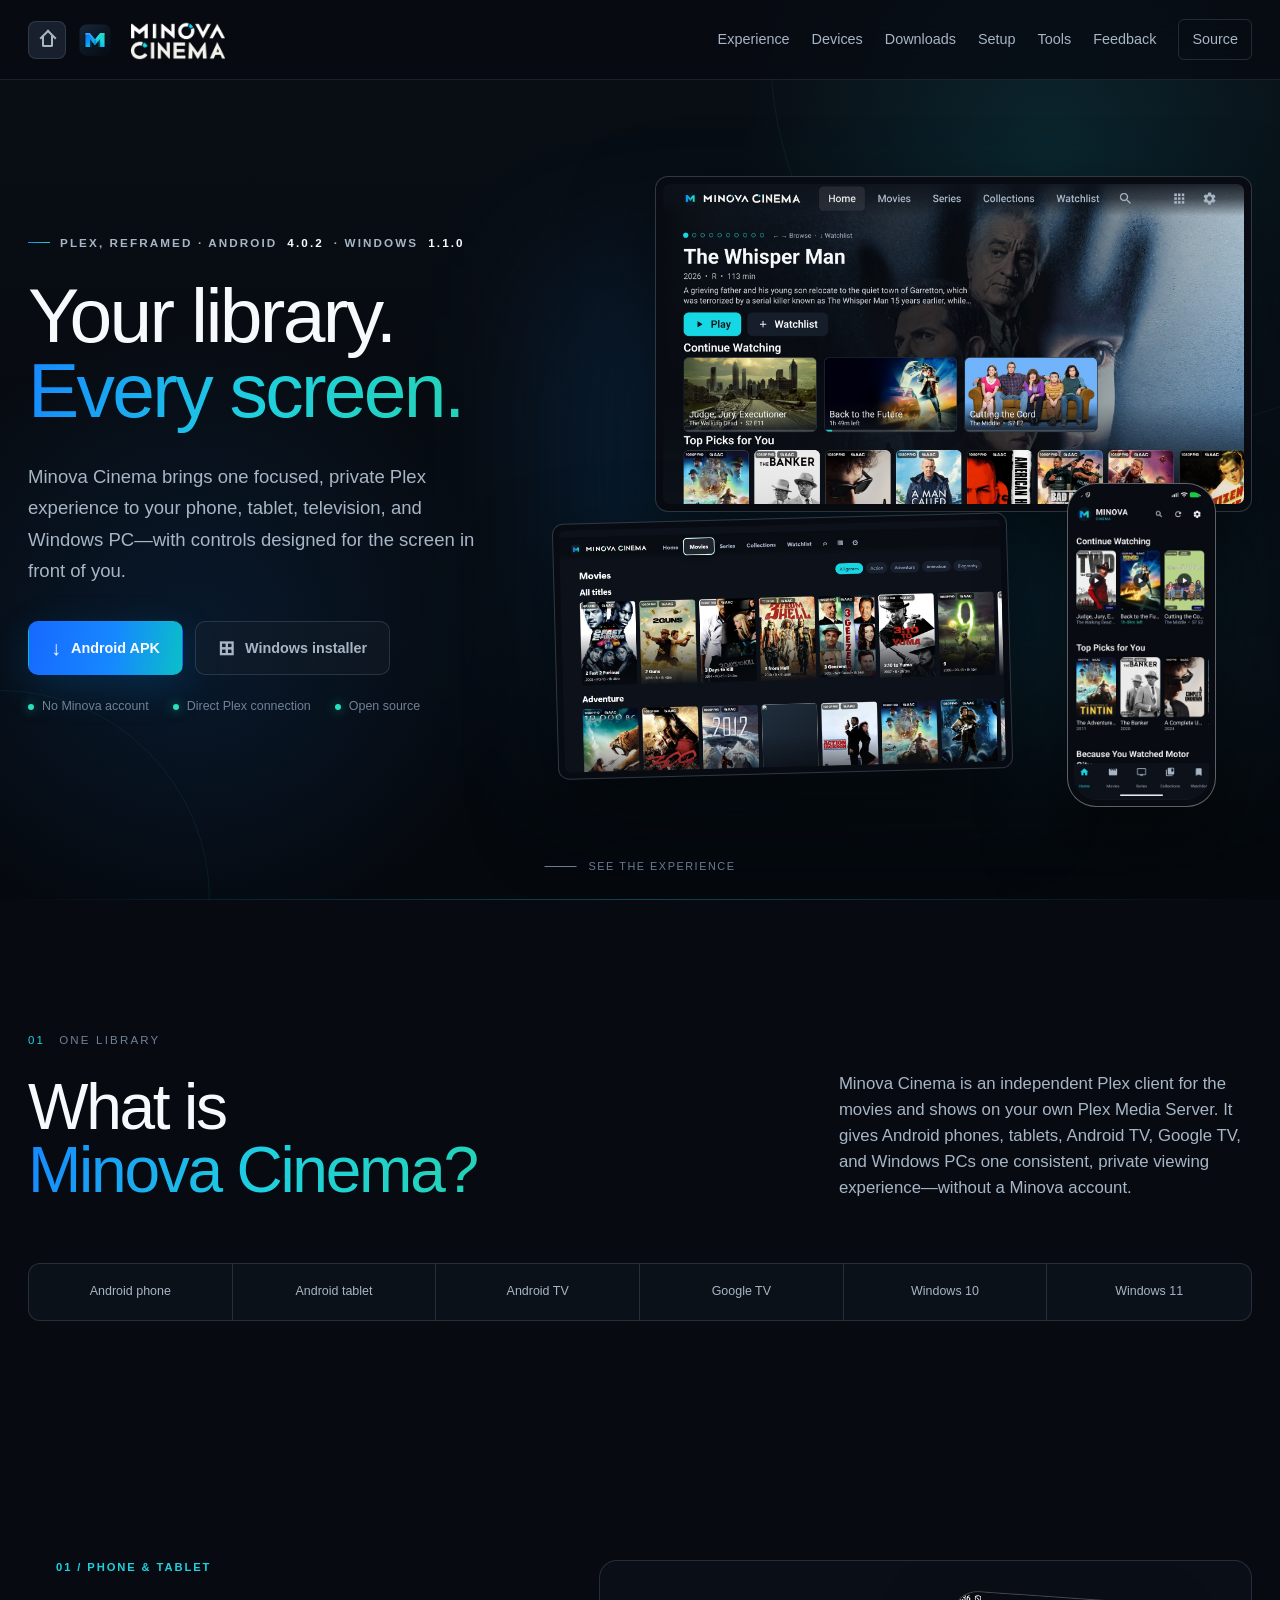
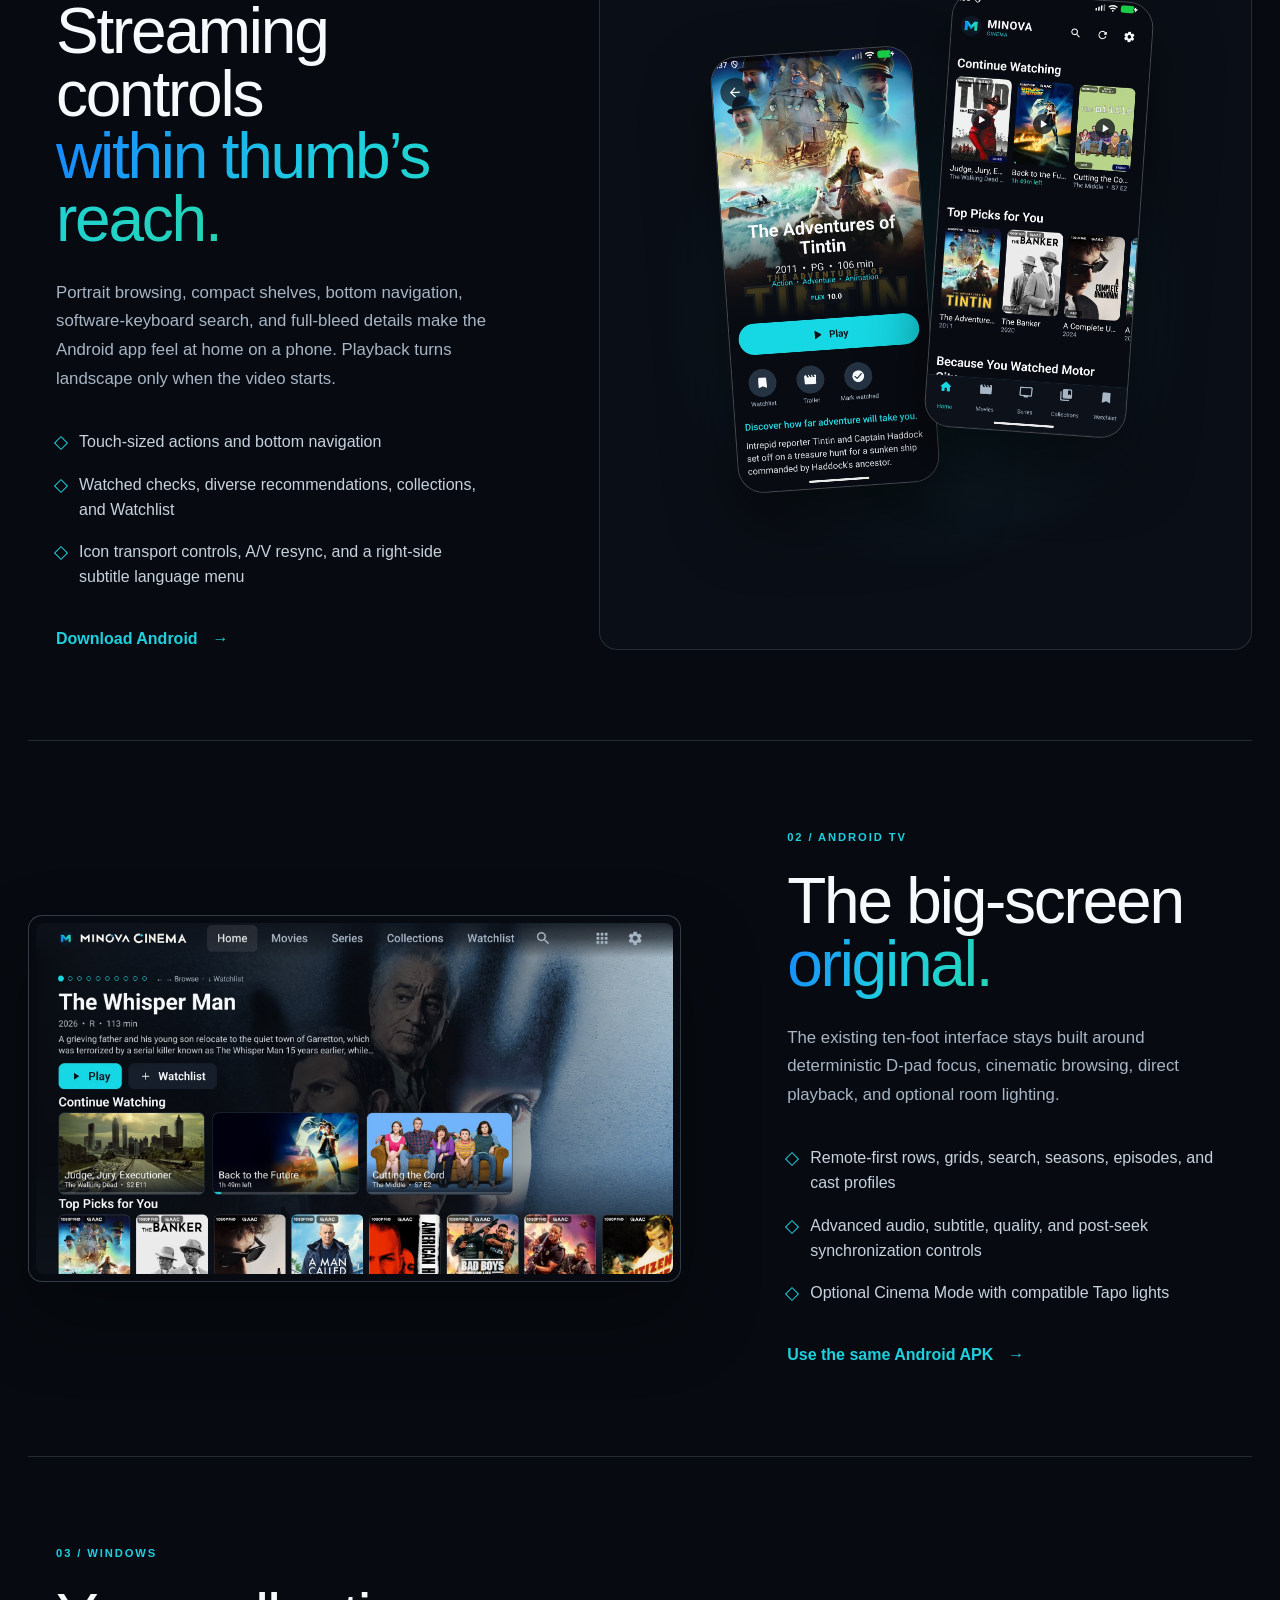
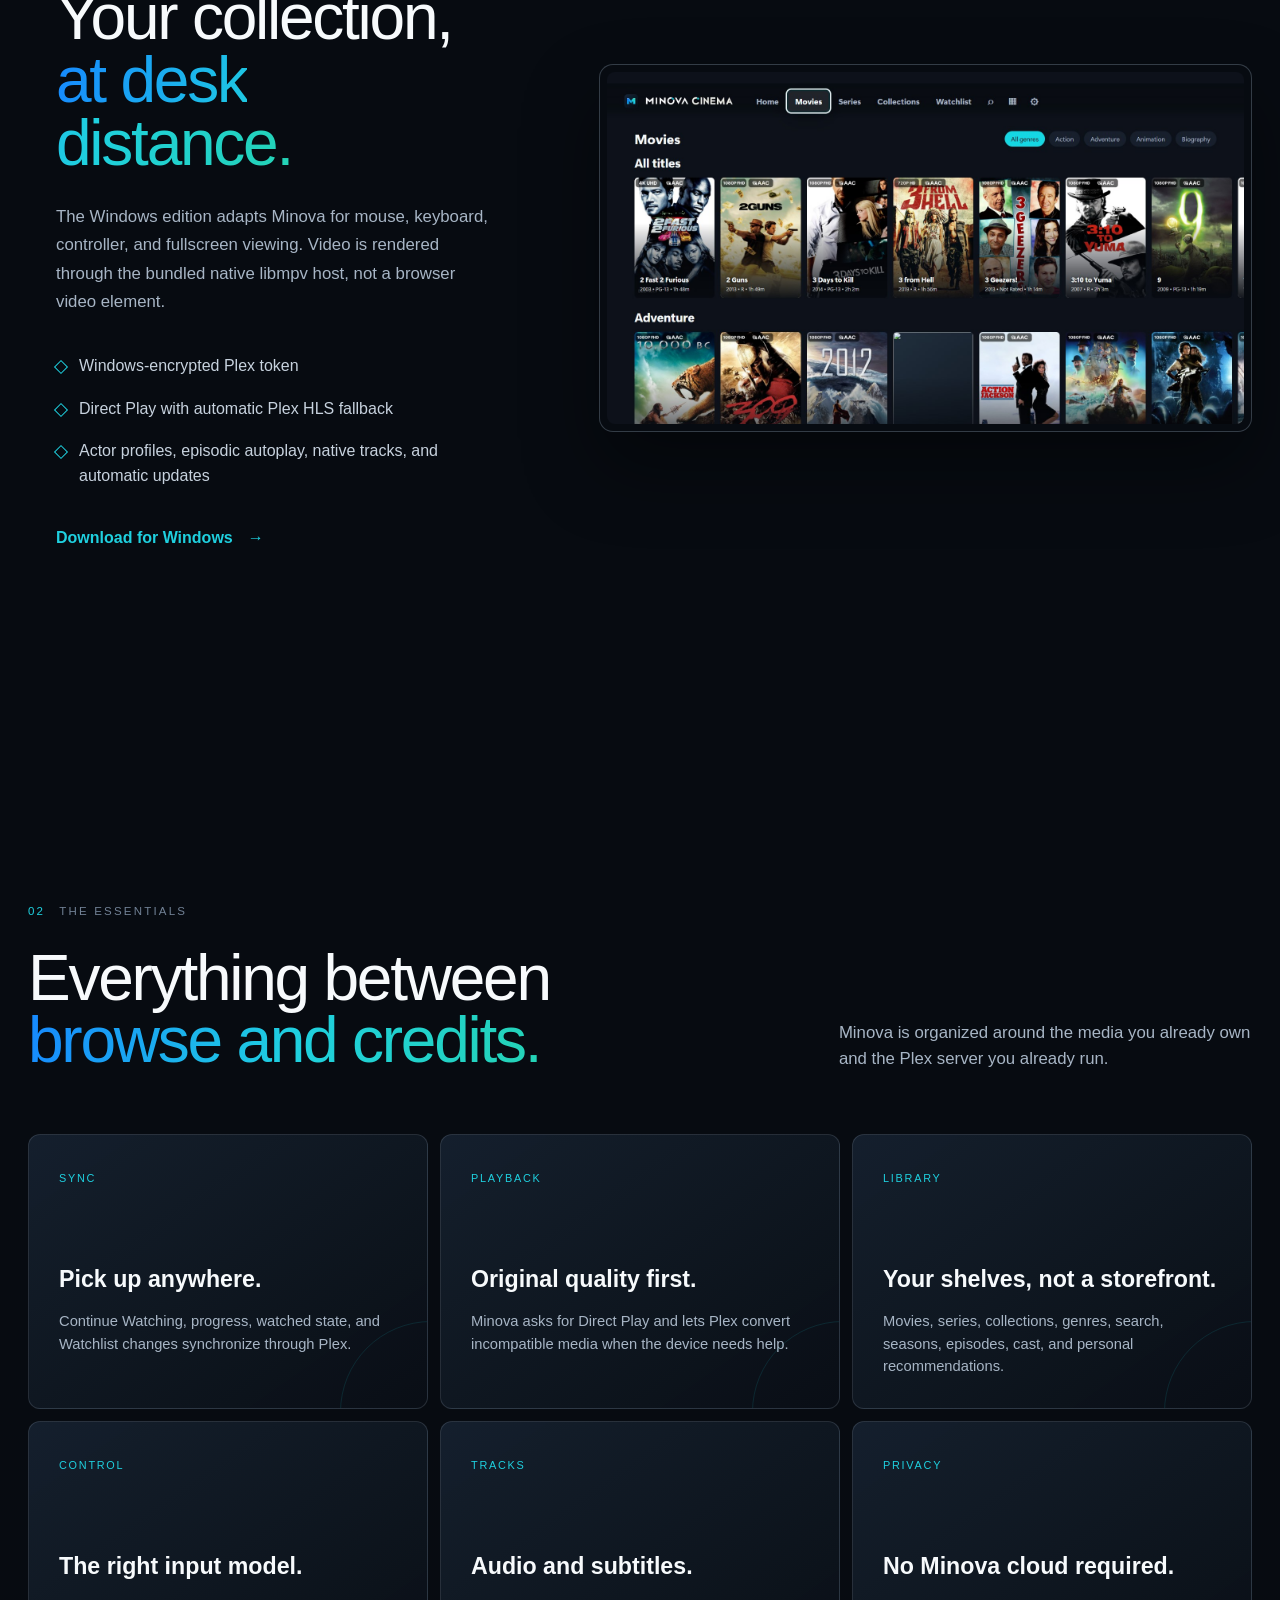
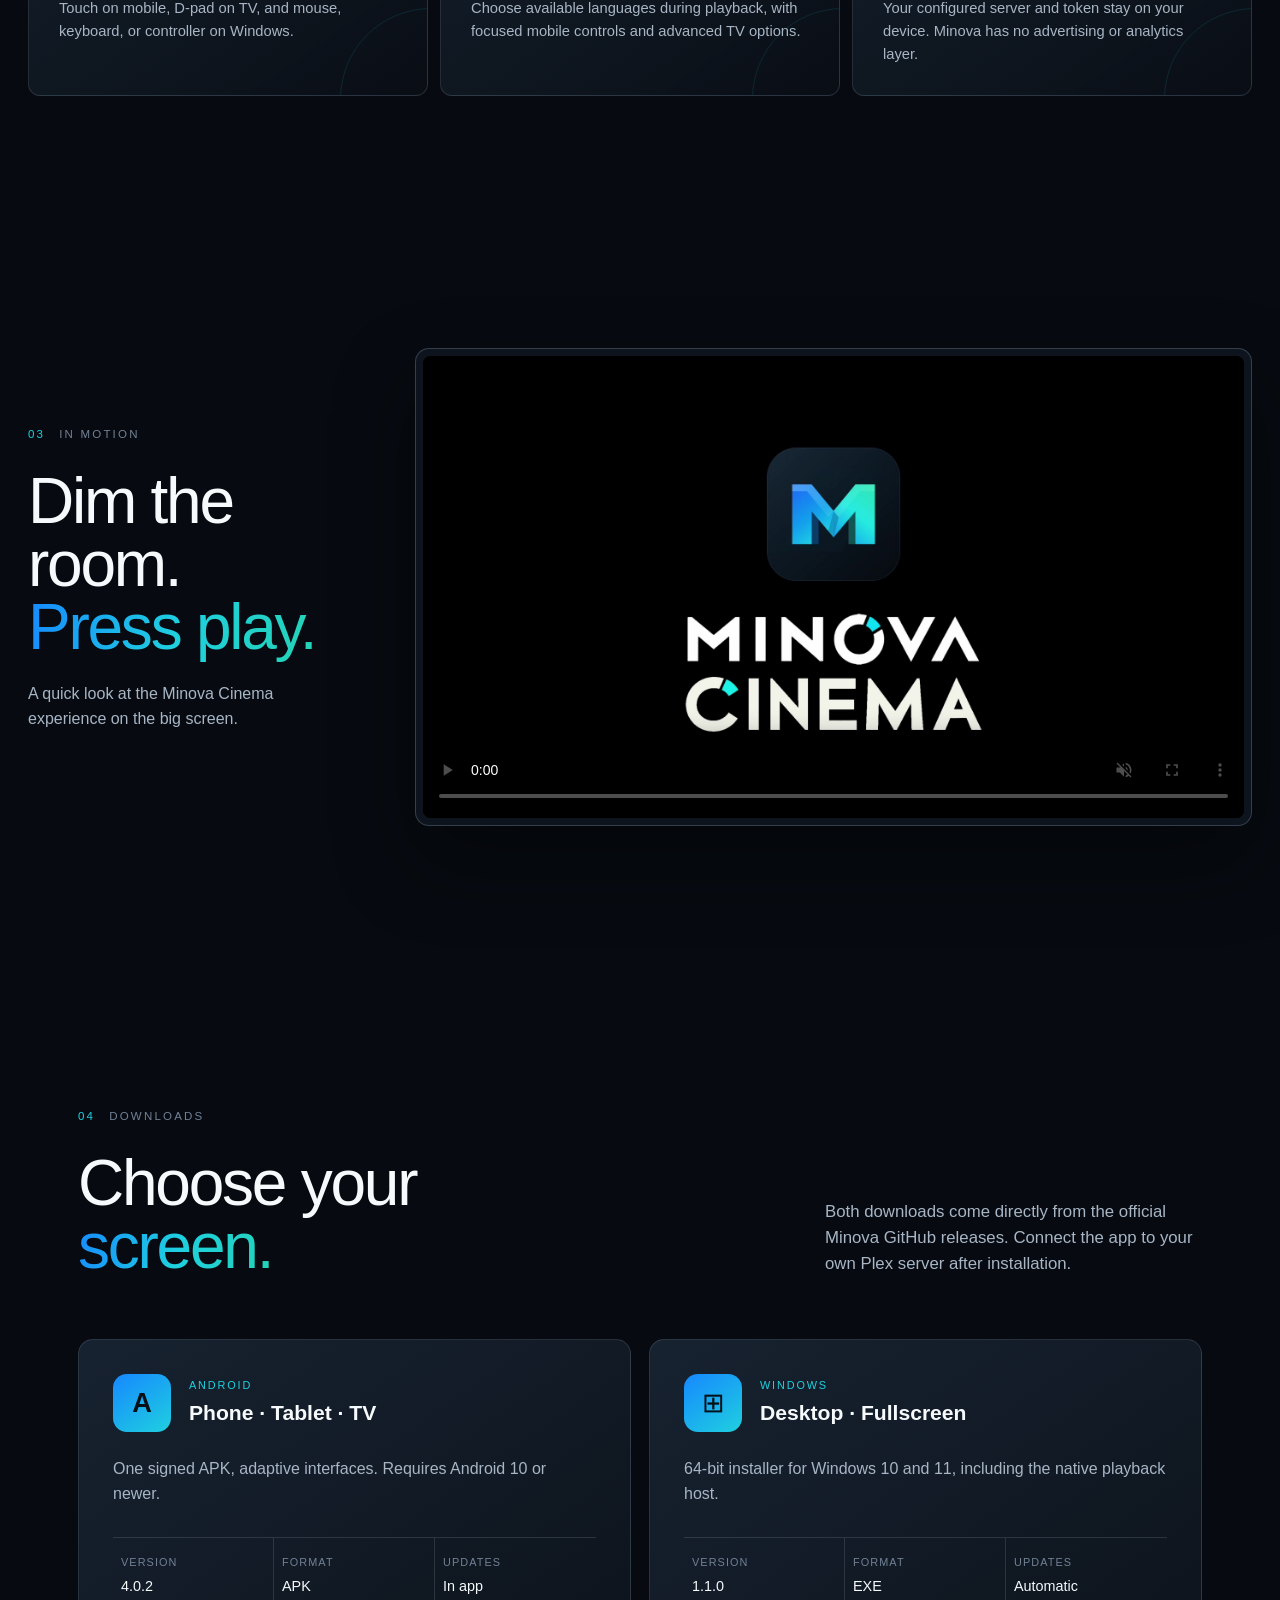
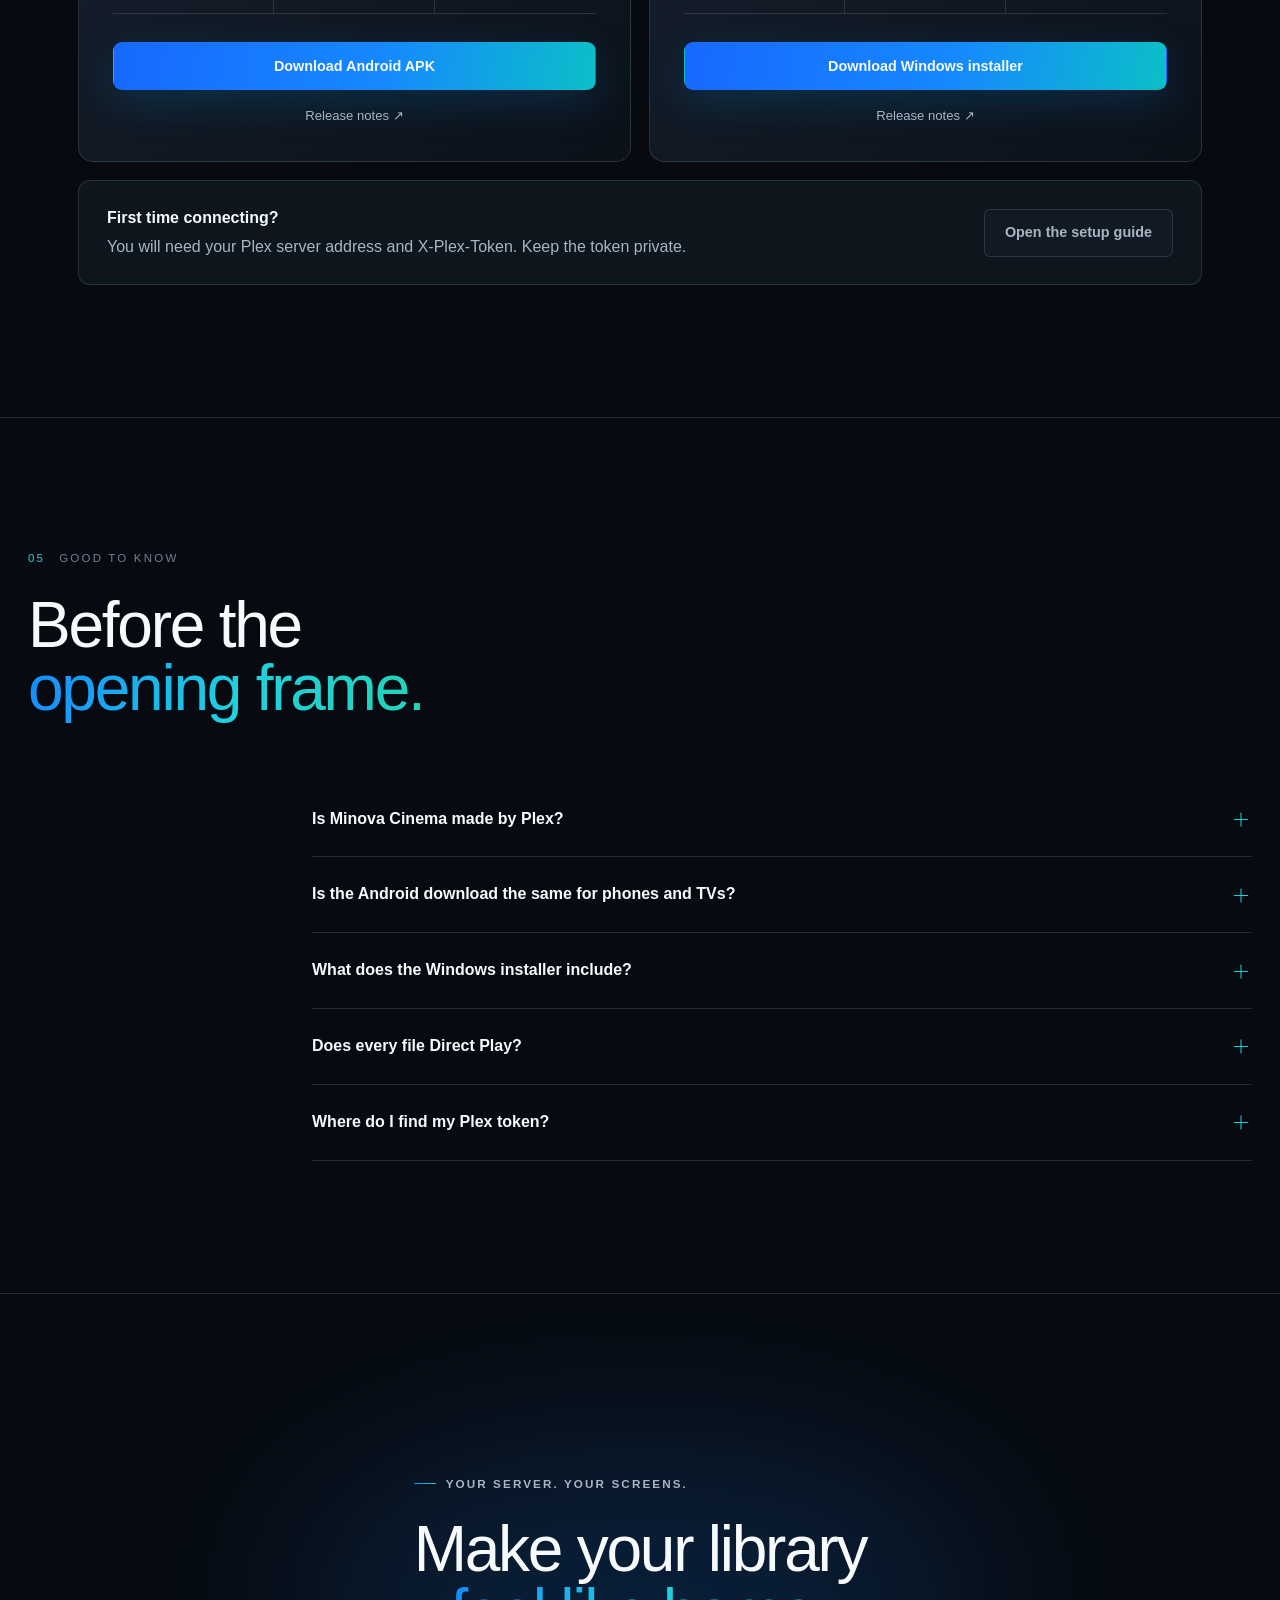
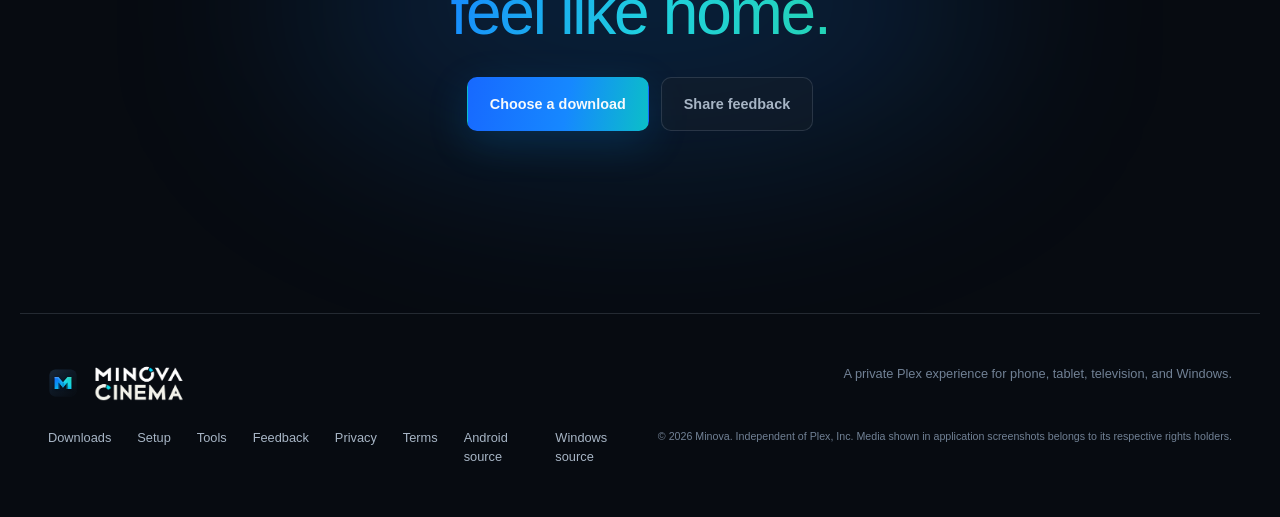
==== commit 545a87e5: "Release Minova Cinema 4.0.2" ====
--- a/docs/index.html
+++ b/docs/index.html
@@ -91,11 +91,11 @@
     <section class="refresh-hero" id="top">
       <div class="hero-orbit hero-orbit-one" aria-hidden="true"></div><div class="hero-orbit hero-orbit-two" aria-hidden="true"></div>
       <div class="refresh-hero-copy reveal">
-        <p class="eyebrow"><span></span> Plex, reframed · Android <b data-release-version>4.0.1</b> · Windows <b data-desktop-version>1.1.0</b></p>
+        <p class="eyebrow"><span></span> Plex, reframed · Android <b data-release-version>4.0.2</b> · Windows <b data-desktop-version>1.1.0</b></p>
         <h1>Your library.<br><em>Every screen.</em></h1>
         <p class="refresh-lede">Minova Cinema brings one focused, private Plex experience to your phone, tablet, television, and Windows PC—with controls designed for the screen in front of you.</p>
         <div class="refresh-actions">
-          <a class="button button-primary" data-download-link href="https://github.com/minova-chromium/Minova-Android-Tv-Cinema-Application/releases/download/v4.0.1/Minova-Cinema-4.0.1.apk"><span class="download-glyph" aria-hidden="true">↓</span>Android APK</a>
+          <a class="button button-primary" data-download-link href="https://github.com/minova-chromium/Minova-Android-Tv-Cinema-Application/releases/download/v4.0.2/Minova-Cinema-4.0.2.apk"><span class="download-glyph" aria-hidden="true">↓</span>Android APK</a>
           <a class="button button-quiet" data-desktop-download href="https://github.com/minova-chromium/Minova-Cinema-Windows/releases/download/v1.1.0/Minova-Cinema-Desktop-1.1.0-Setup.exe"><span class="windows-glyph" aria-hidden="true">⊞</span>Windows installer</a>
         </div>
         <div class="hero-trust"><span>No Minova account</span><span>Direct Plex connection</span><span>Open source</span></div>
@@ -151,7 +151,7 @@
     <section class="refresh-section download-section" id="downloads">
       <div class="refresh-heading reveal"><div><p class="section-label"><span>04</span> Downloads</p><h2>Choose your<br><em>screen.</em></h2></div><p>Both downloads come directly from the official Minova GitHub releases. Connect the app to your own Plex server after installation.</p></div>
       <div class="download-grid">
-        <article class="download-card reveal" id="android-download"><div class="download-card-top"><span class="platform-mark">A</span><div><p>ANDROID</p><h3>Phone · Tablet · TV</h3></div></div><p>One signed APK, adaptive interfaces. Requires Android 10 or newer.</p><dl><div><dt>Version</dt><dd data-release-version>4.0.1</dd></div><div><dt>Format</dt><dd>APK</dd></div><div><dt>Updates</dt><dd>In app</dd></div></dl><a class="button button-primary" data-download-link href="https://github.com/minova-chromium/Minova-Android-Tv-Cinema-Application/releases/download/v4.0.1/Minova-Cinema-4.0.1.apk">Download Android APK</a><a class="download-notes" href="https://github.com/minova-chromium/Minova-Android-Tv-Cinema-Application/releases/latest">Release notes <span>↗</span></a></article>
+        <article class="download-card reveal" id="android-download"><div class="download-card-top"><span class="platform-mark">A</span><div><p>ANDROID</p><h3>Phone · Tablet · TV</h3></div></div><p>One signed APK, adaptive interfaces. Requires Android 10 or newer.</p><dl><div><dt>Version</dt><dd data-release-version>4.0.2</dd></div><div><dt>Format</dt><dd>APK</dd></div><div><dt>Updates</dt><dd>In app</dd></div></dl><a class="button button-primary" data-download-link href="https://github.com/minova-chromium/Minova-Android-Tv-Cinema-Application/releases/download/v4.0.2/Minova-Cinema-4.0.2.apk">Download Android APK</a><a class="download-notes" href="https://github.com/minova-chromium/Minova-Android-Tv-Cinema-Application/releases/latest">Release notes <span>↗</span></a></article>
         <article class="download-card reveal" id="windows-download"><div class="download-card-top"><span class="platform-mark windows-mark">⊞</span><div><p>WINDOWS</p><h3>Desktop · Fullscreen</h3></div></div><p>64-bit installer for Windows 10 and 11, including the native playback host.</p><dl><div><dt>Version</dt><dd data-desktop-version>1.1.0</dd></div><div><dt>Format</dt><dd>EXE</dd></div><div><dt>Updates</dt><dd>Automatic</dd></div></dl><a class="button button-primary" data-desktop-download href="https://github.com/minova-chromium/Minova-Cinema-Windows/releases/download/v1.1.0/Minova-Cinema-Desktop-1.1.0-Setup.exe">Download Windows installer</a><a class="download-notes" href="https://github.com/minova-chromium/Minova-Cinema-Windows/releases/latest">Release notes <span>↗</span></a></article>
       </div>
       <aside class="download-help reveal"><div><strong>First time connecting?</strong><p>You will need your Plex server address and X-Plex-Token. Keep the token private.</p></div><a class="button button-quiet" href="setup.html">Open the setup guide</a></aside>
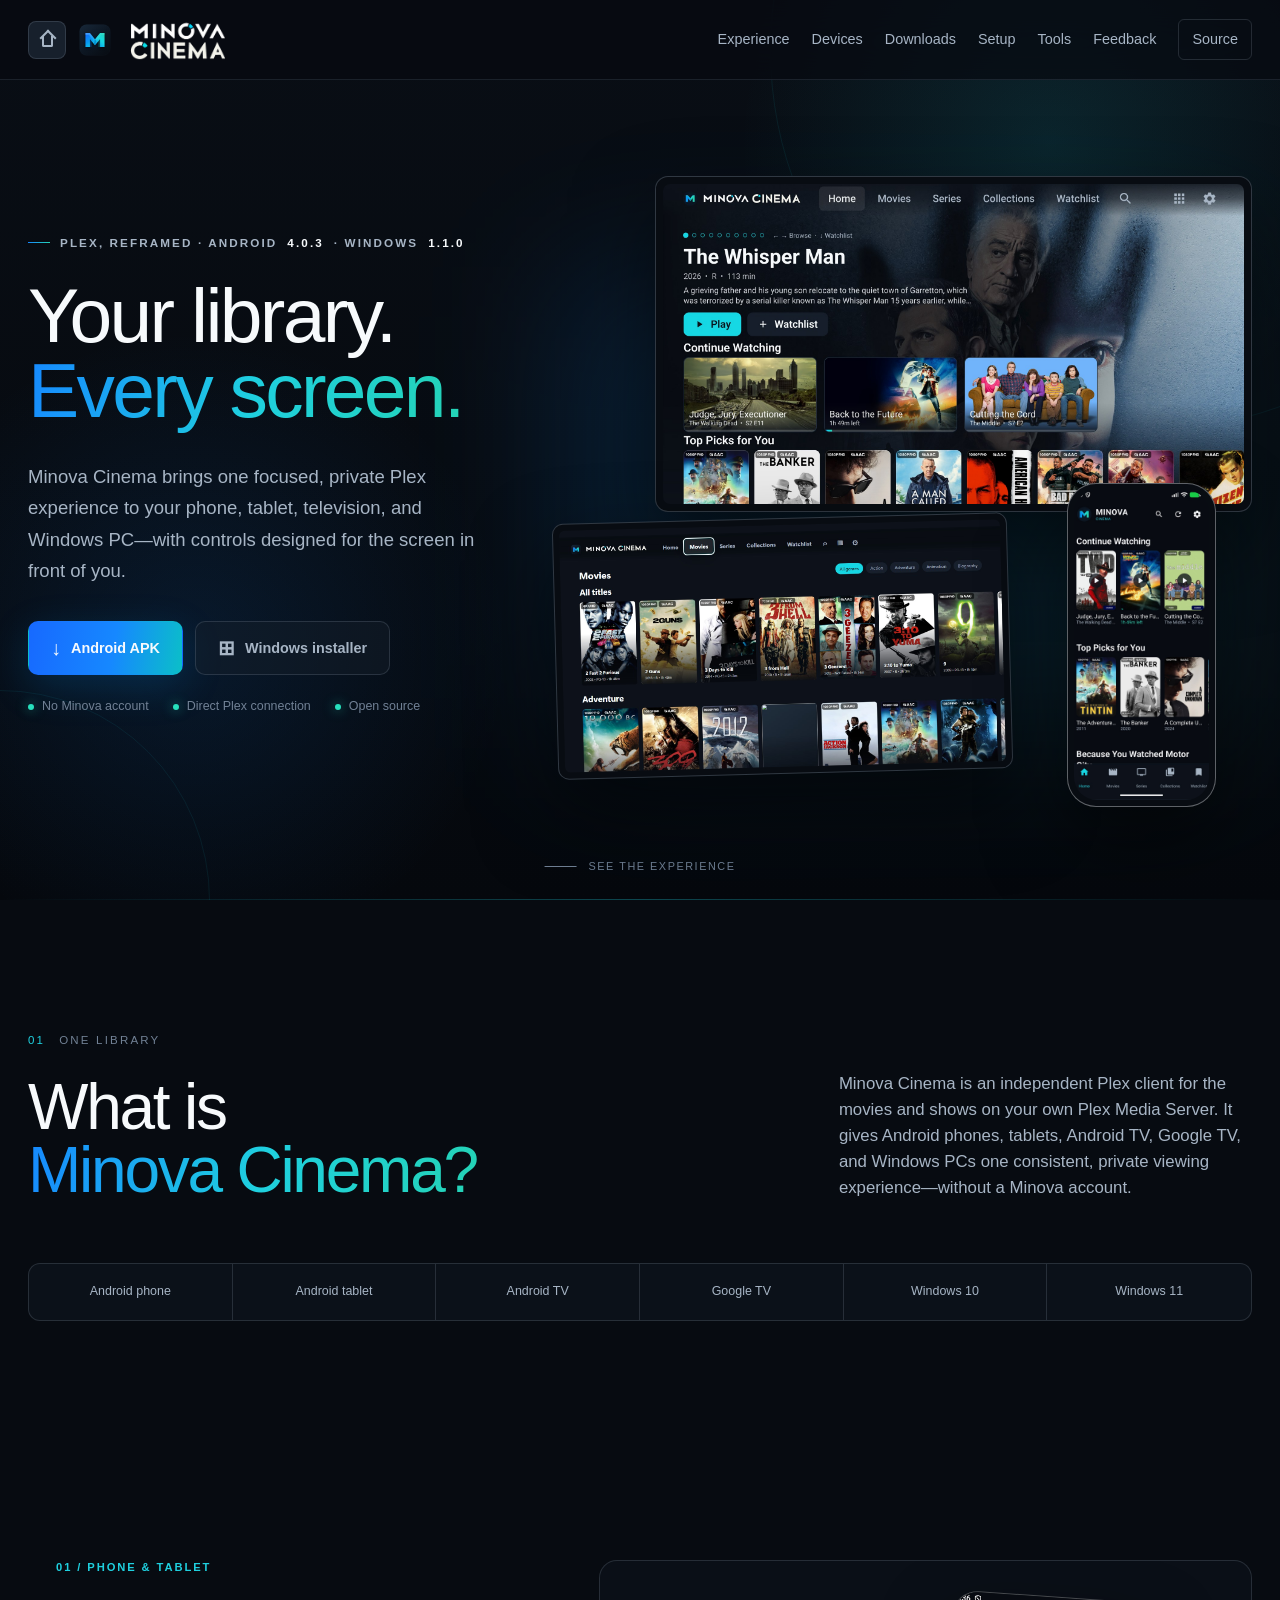
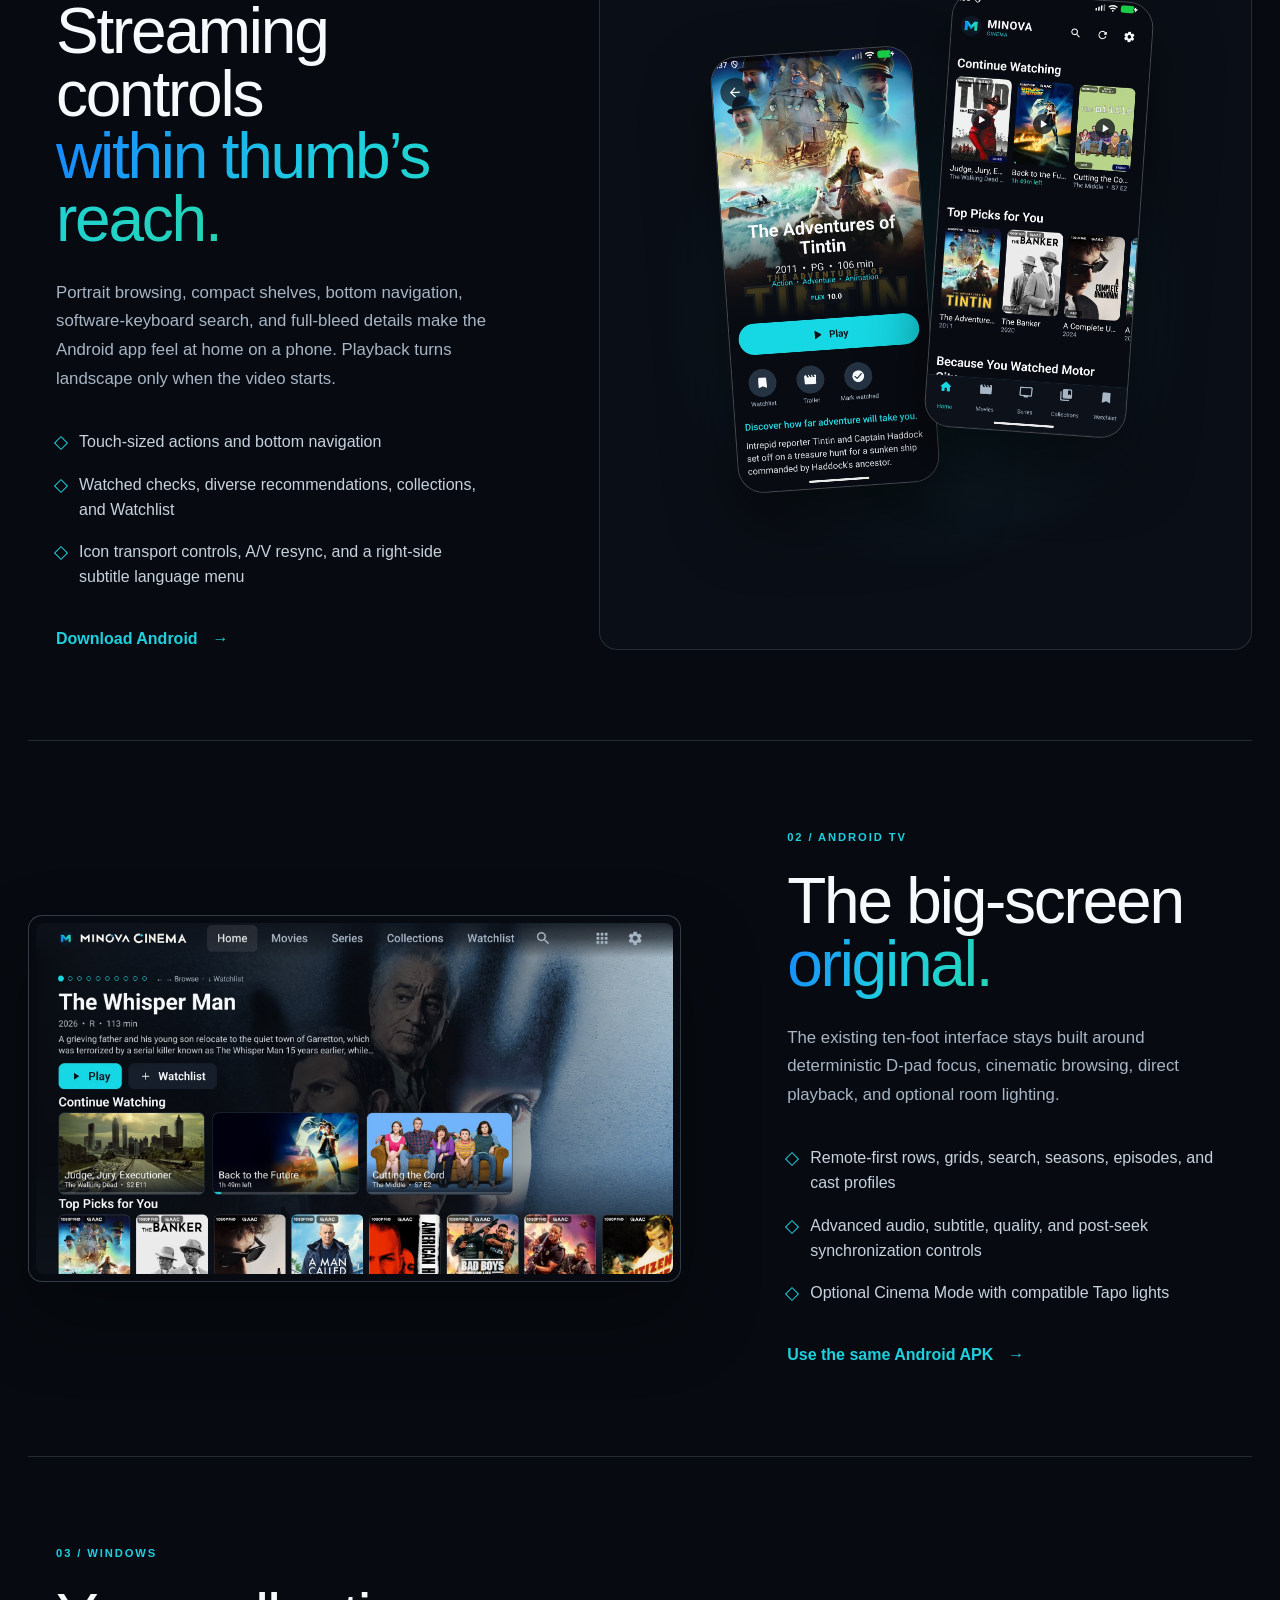
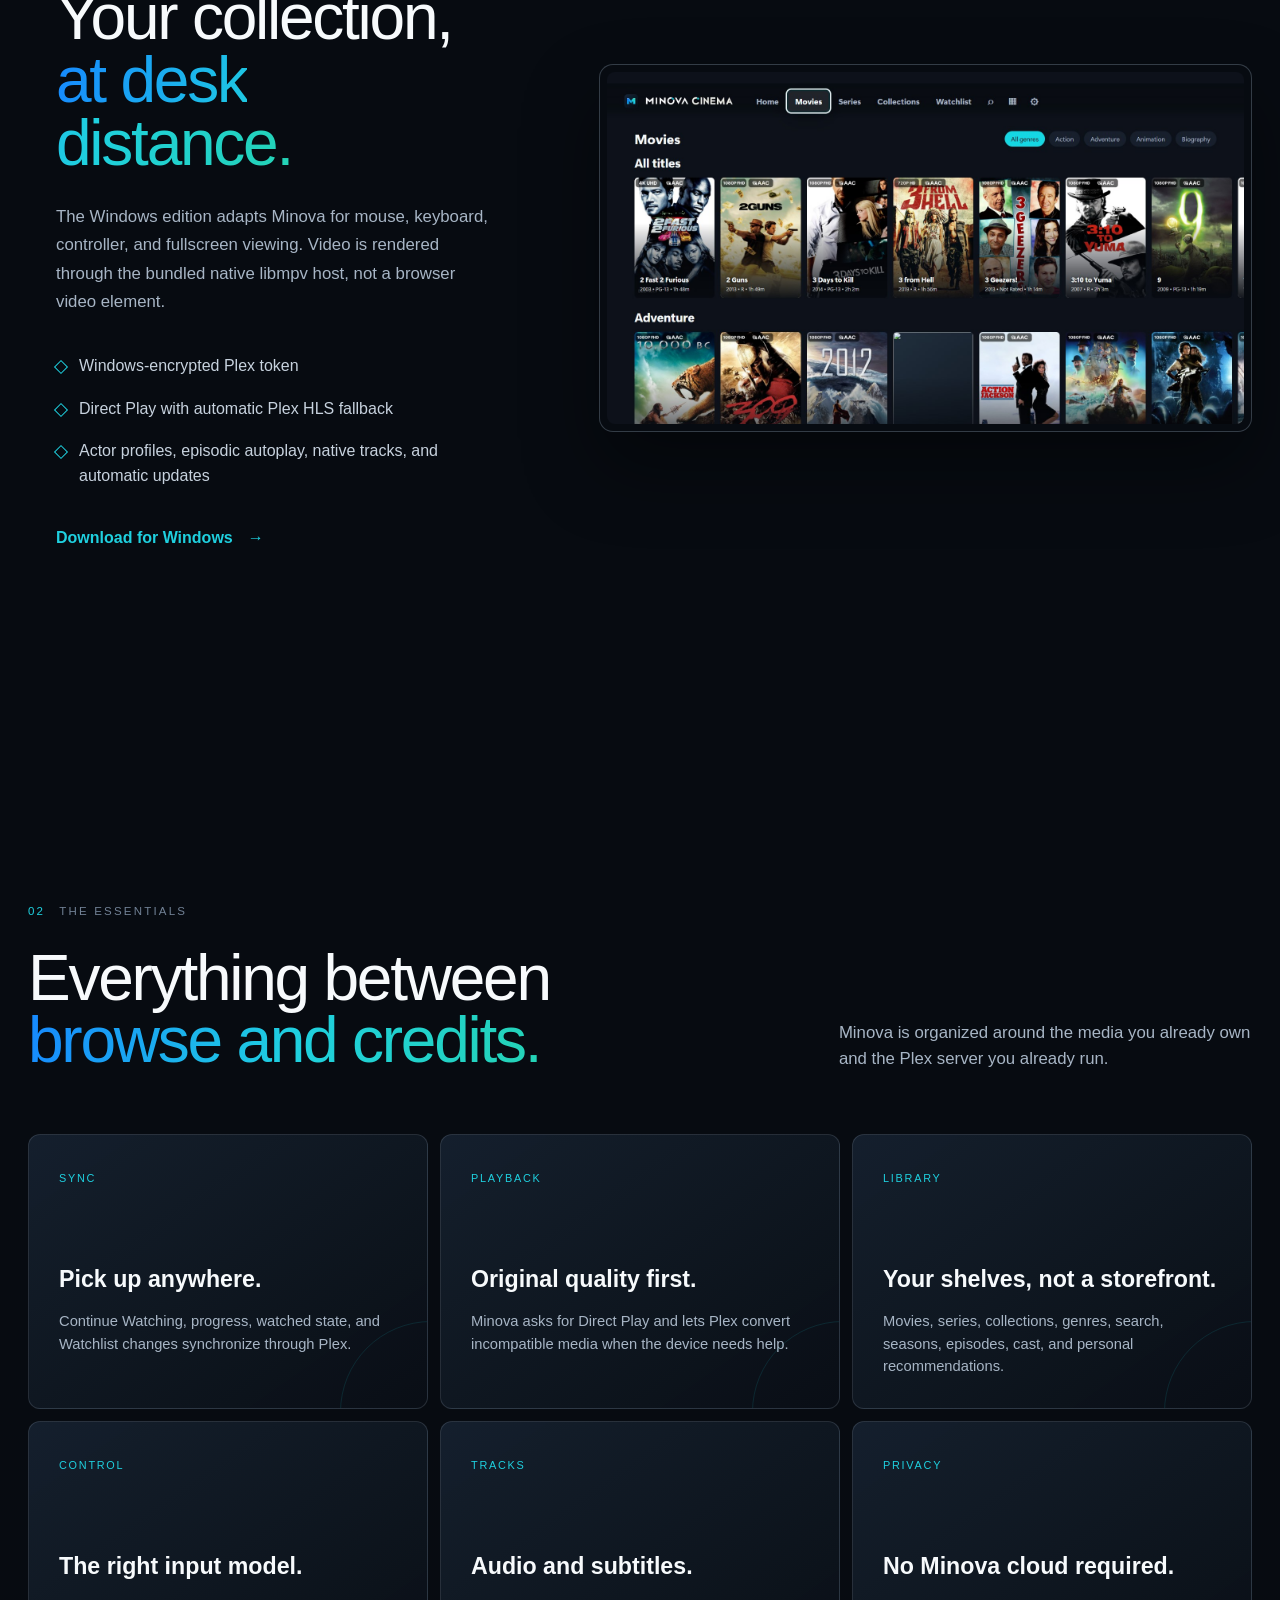
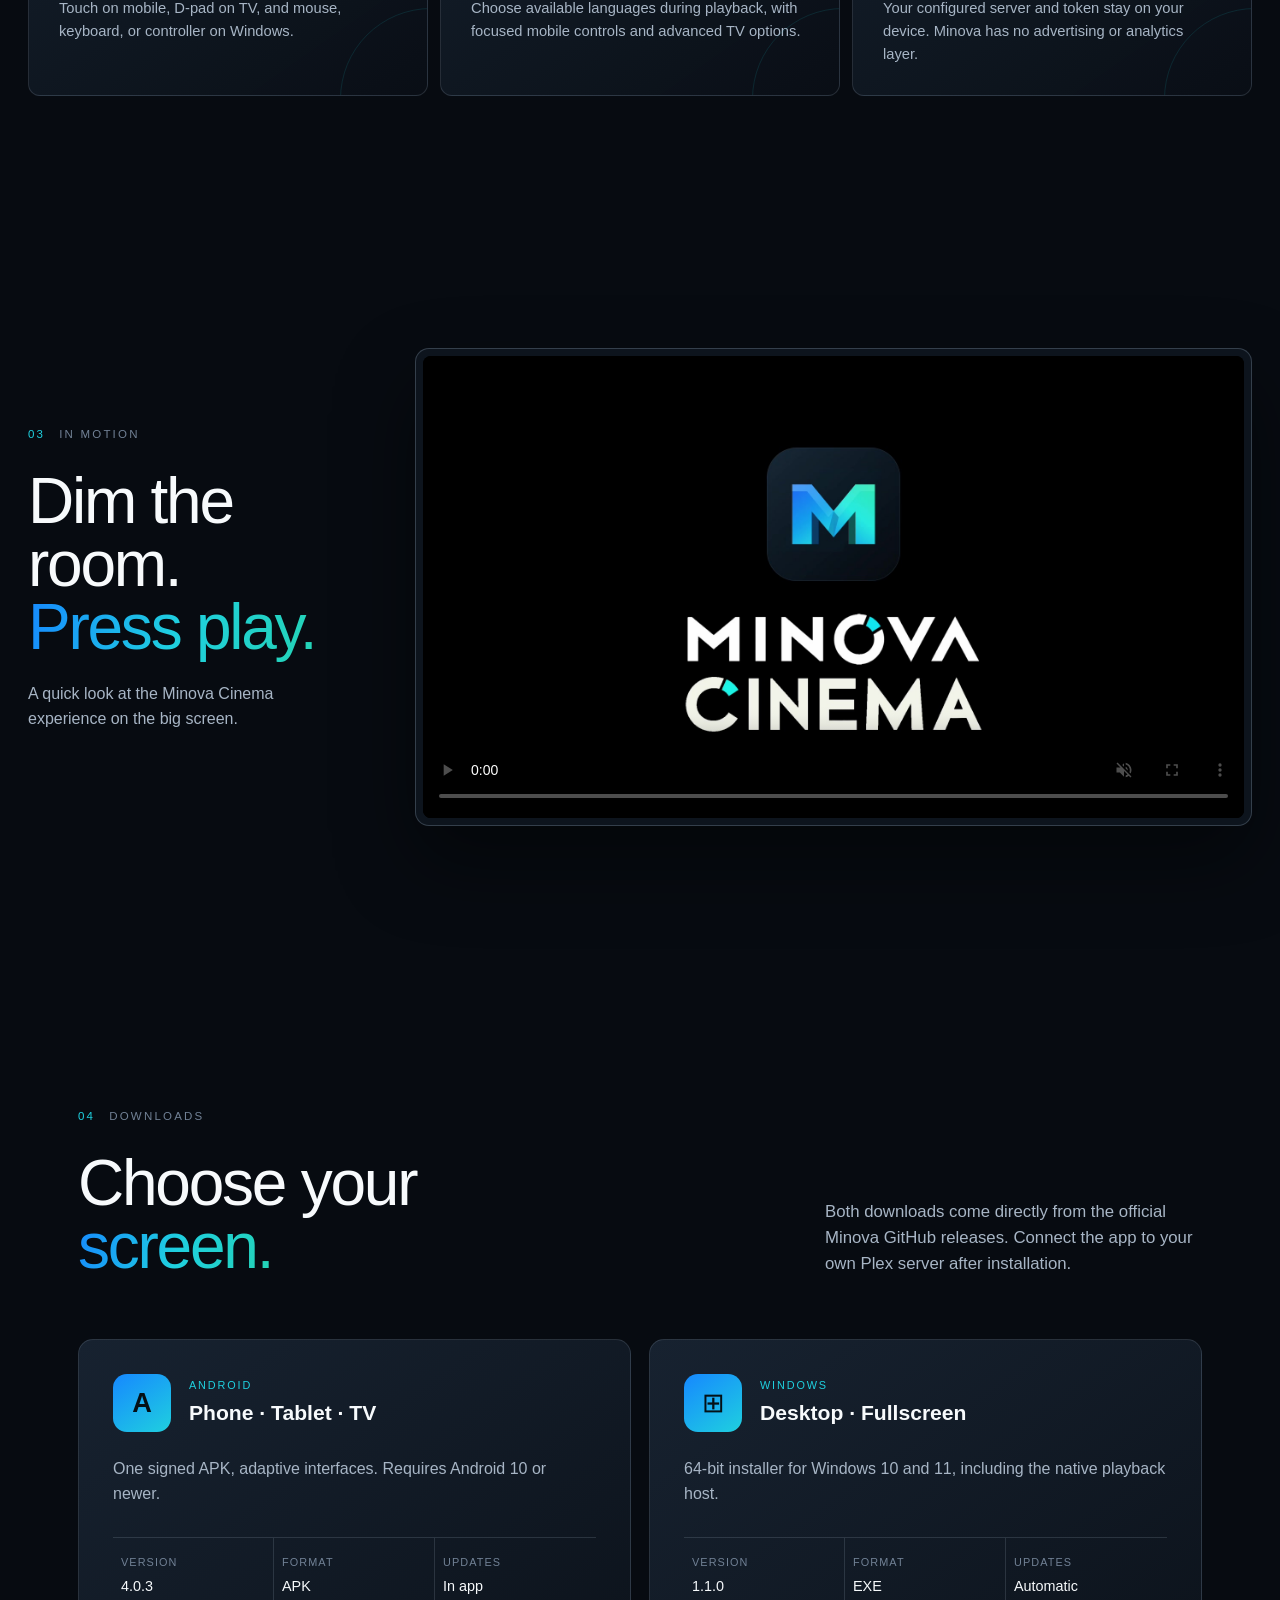
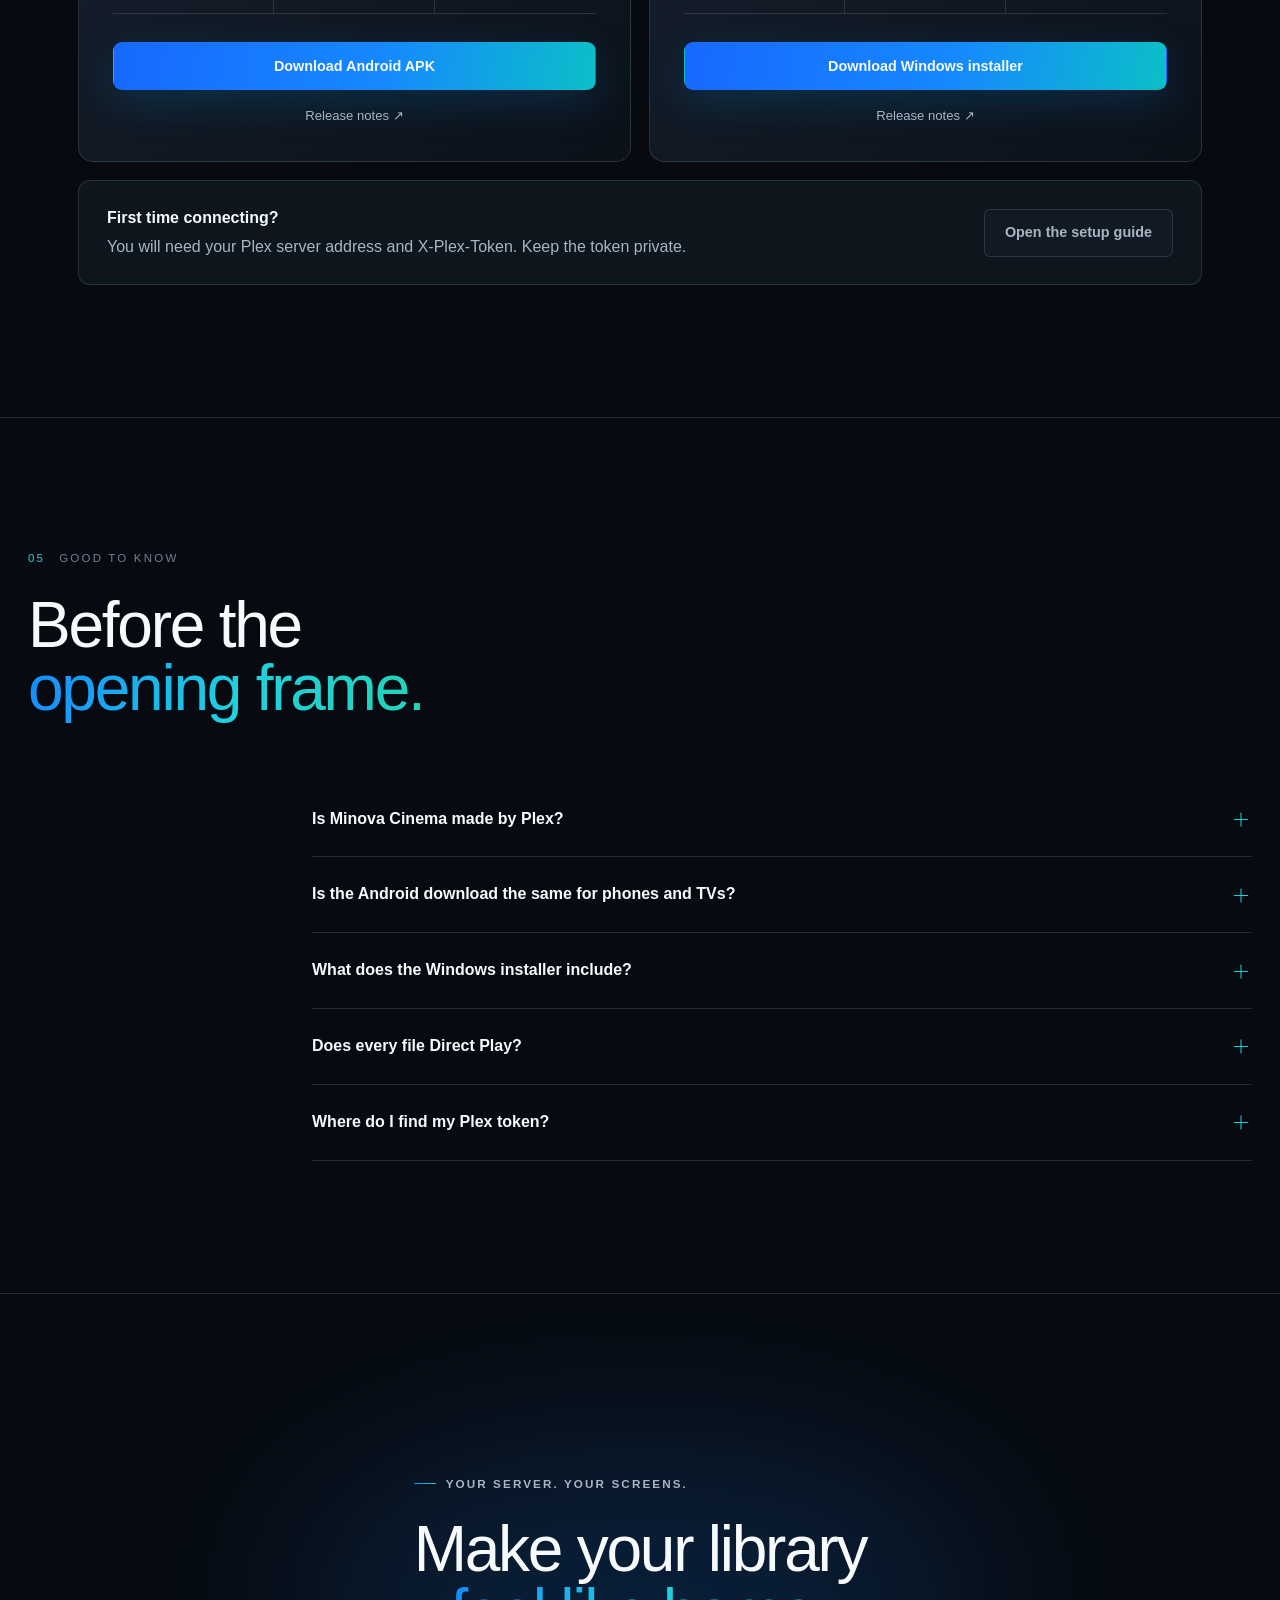
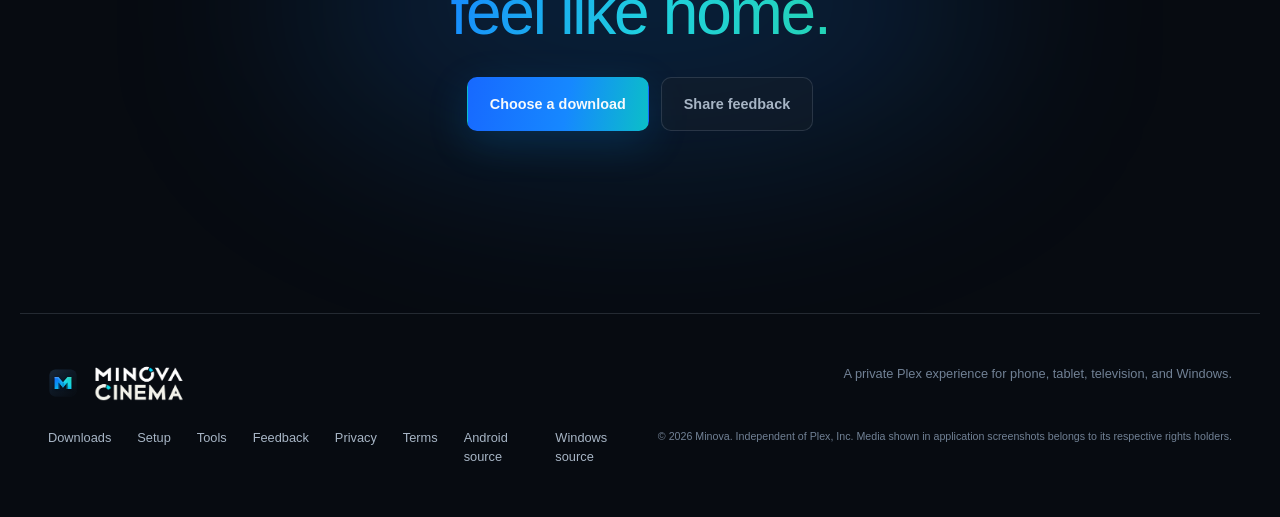
==== commit 391616f5: "Release Minova Cinema 4.0.3" ====
--- a/docs/index.html
+++ b/docs/index.html
@@ -91,11 +91,11 @@
     <section class="refresh-hero" id="top">
       <div class="hero-orbit hero-orbit-one" aria-hidden="true"></div><div class="hero-orbit hero-orbit-two" aria-hidden="true"></div>
       <div class="refresh-hero-copy reveal">
-        <p class="eyebrow"><span></span> Plex, reframed · Android <b data-release-version>4.0.2</b> · Windows <b data-desktop-version>1.1.0</b></p>
+        <p class="eyebrow"><span></span> Plex, reframed · Android <b data-release-version>4.0.3</b> · Windows <b data-desktop-version>1.1.0</b></p>
         <h1>Your library.<br><em>Every screen.</em></h1>
         <p class="refresh-lede">Minova Cinema brings one focused, private Plex experience to your phone, tablet, television, and Windows PC—with controls designed for the screen in front of you.</p>
         <div class="refresh-actions">
-          <a class="button button-primary" data-download-link href="https://github.com/minova-chromium/Minova-Android-Tv-Cinema-Application/releases/download/v4.0.2/Minova-Cinema-4.0.2.apk"><span class="download-glyph" aria-hidden="true">↓</span>Android APK</a>
+          <a class="button button-primary" data-download-link href="https://github.com/minova-chromium/Minova-Android-Tv-Cinema-Application/releases/download/v4.0.3/Minova-Cinema-4.0.3.apk"><span class="download-glyph" aria-hidden="true">↓</span>Android APK</a>
           <a class="button button-quiet" data-desktop-download href="https://github.com/minova-chromium/Minova-Cinema-Windows/releases/download/v1.1.0/Minova-Cinema-Desktop-1.1.0-Setup.exe"><span class="windows-glyph" aria-hidden="true">⊞</span>Windows installer</a>
         </div>
         <div class="hero-trust"><span>No Minova account</span><span>Direct Plex connection</span><span>Open source</span></div>
@@ -151,7 +151,7 @@
     <section class="refresh-section download-section" id="downloads">
       <div class="refresh-heading reveal"><div><p class="section-label"><span>04</span> Downloads</p><h2>Choose your<br><em>screen.</em></h2></div><p>Both downloads come directly from the official Minova GitHub releases. Connect the app to your own Plex server after installation.</p></div>
       <div class="download-grid">
-        <article class="download-card reveal" id="android-download"><div class="download-card-top"><span class="platform-mark">A</span><div><p>ANDROID</p><h3>Phone · Tablet · TV</h3></div></div><p>One signed APK, adaptive interfaces. Requires Android 10 or newer.</p><dl><div><dt>Version</dt><dd data-release-version>4.0.2</dd></div><div><dt>Format</dt><dd>APK</dd></div><div><dt>Updates</dt><dd>In app</dd></div></dl><a class="button button-primary" data-download-link href="https://github.com/minova-chromium/Minova-Android-Tv-Cinema-Application/releases/download/v4.0.2/Minova-Cinema-4.0.2.apk">Download Android APK</a><a class="download-notes" href="https://github.com/minova-chromium/Minova-Android-Tv-Cinema-Application/releases/latest">Release notes <span>↗</span></a></article>
+        <article class="download-card reveal" id="android-download"><div class="download-card-top"><span class="platform-mark">A</span><div><p>ANDROID</p><h3>Phone · Tablet · TV</h3></div></div><p>One signed APK, adaptive interfaces. Requires Android 10 or newer.</p><dl><div><dt>Version</dt><dd data-release-version>4.0.3</dd></div><div><dt>Format</dt><dd>APK</dd></div><div><dt>Updates</dt><dd>In app</dd></div></dl><a class="button button-primary" data-download-link href="https://github.com/minova-chromium/Minova-Android-Tv-Cinema-Application/releases/download/v4.0.3/Minova-Cinema-4.0.3.apk">Download Android APK</a><a class="download-notes" href="https://github.com/minova-chromium/Minova-Android-Tv-Cinema-Application/releases/latest">Release notes <span>↗</span></a></article>
         <article class="download-card reveal" id="windows-download"><div class="download-card-top"><span class="platform-mark windows-mark">⊞</span><div><p>WINDOWS</p><h3>Desktop · Fullscreen</h3></div></div><p>64-bit installer for Windows 10 and 11, including the native playback host.</p><dl><div><dt>Version</dt><dd data-desktop-version>1.1.0</dd></div><div><dt>Format</dt><dd>EXE</dd></div><div><dt>Updates</dt><dd>Automatic</dd></div></dl><a class="button button-primary" data-desktop-download href="https://github.com/minova-chromium/Minova-Cinema-Windows/releases/download/v1.1.0/Minova-Cinema-Desktop-1.1.0-Setup.exe">Download Windows installer</a><a class="download-notes" href="https://github.com/minova-chromium/Minova-Cinema-Windows/releases/latest">Release notes <span>↗</span></a></article>
       </div>
       <aside class="download-help reveal"><div><strong>First time connecting?</strong><p>You will need your Plex server address and X-Plex-Token. Keep the token private.</p></div><a class="button button-quiet" href="setup.html">Open the setup guide</a></aside>
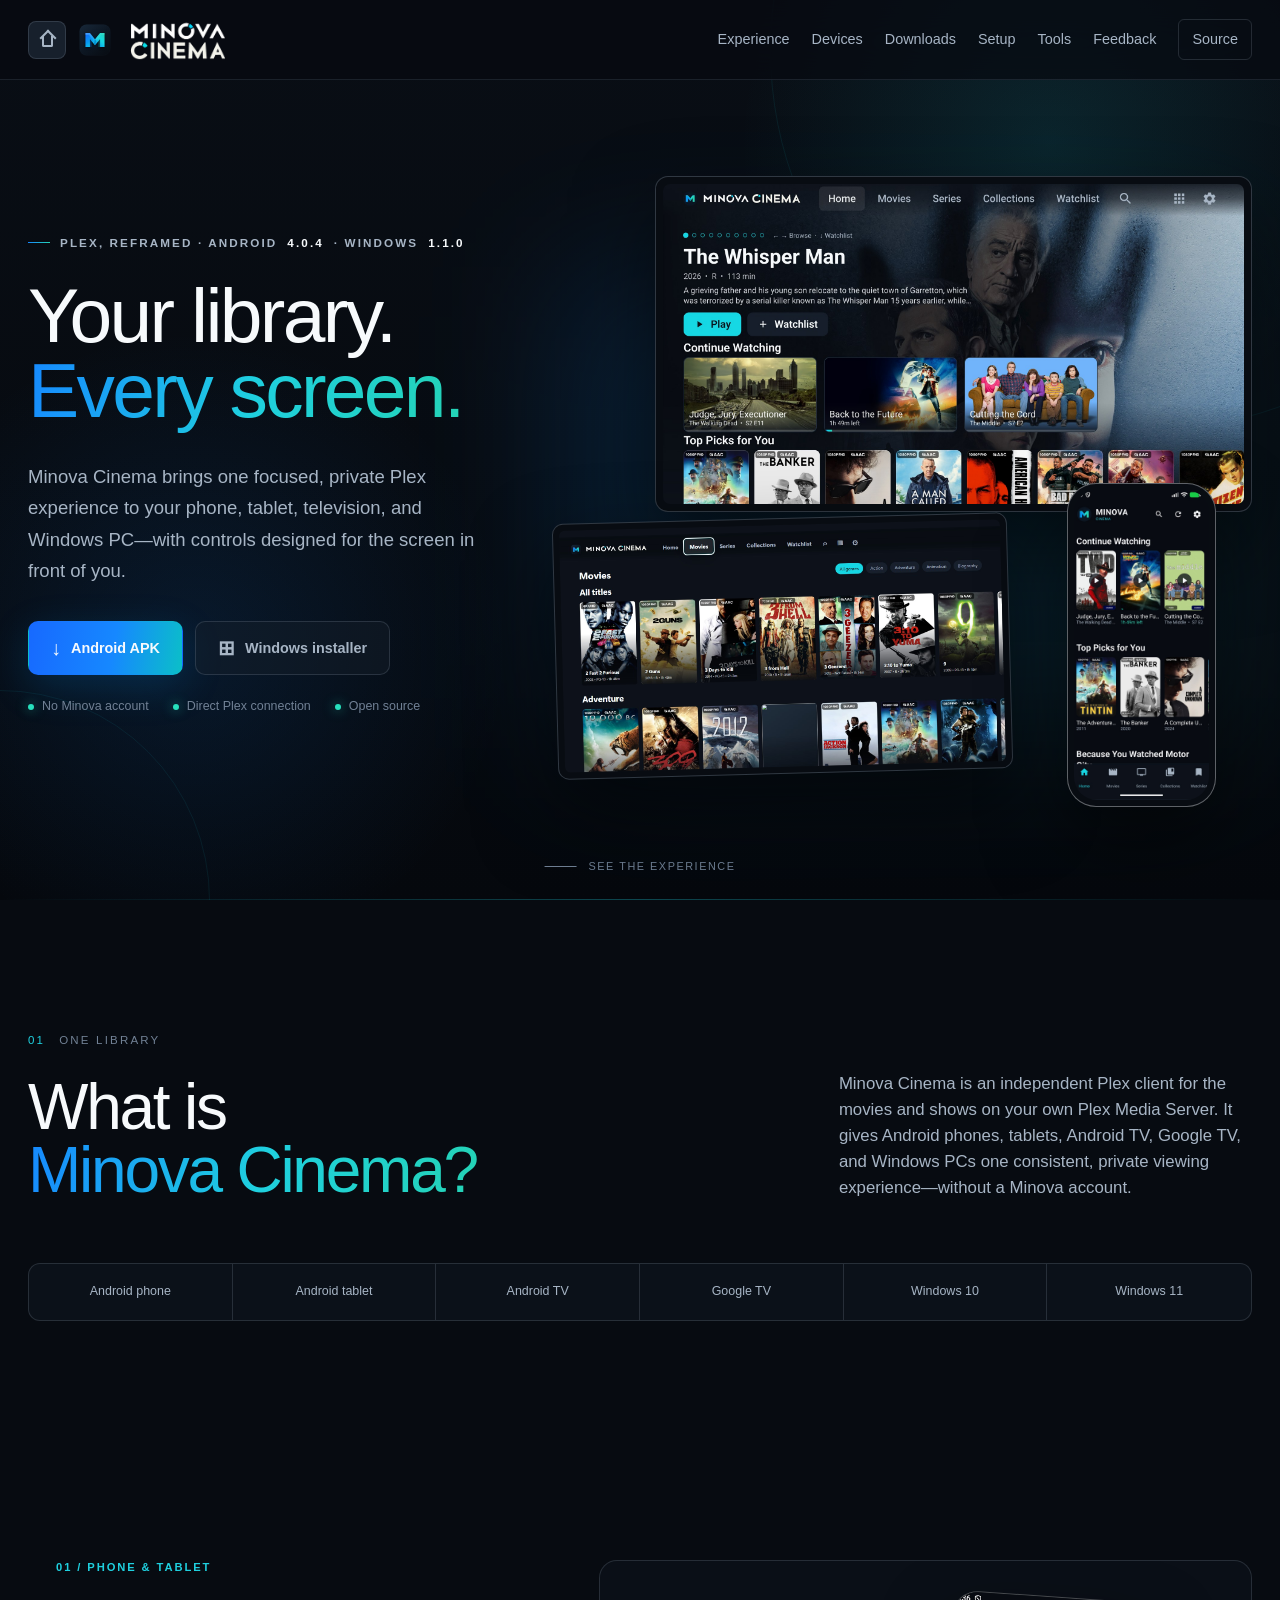
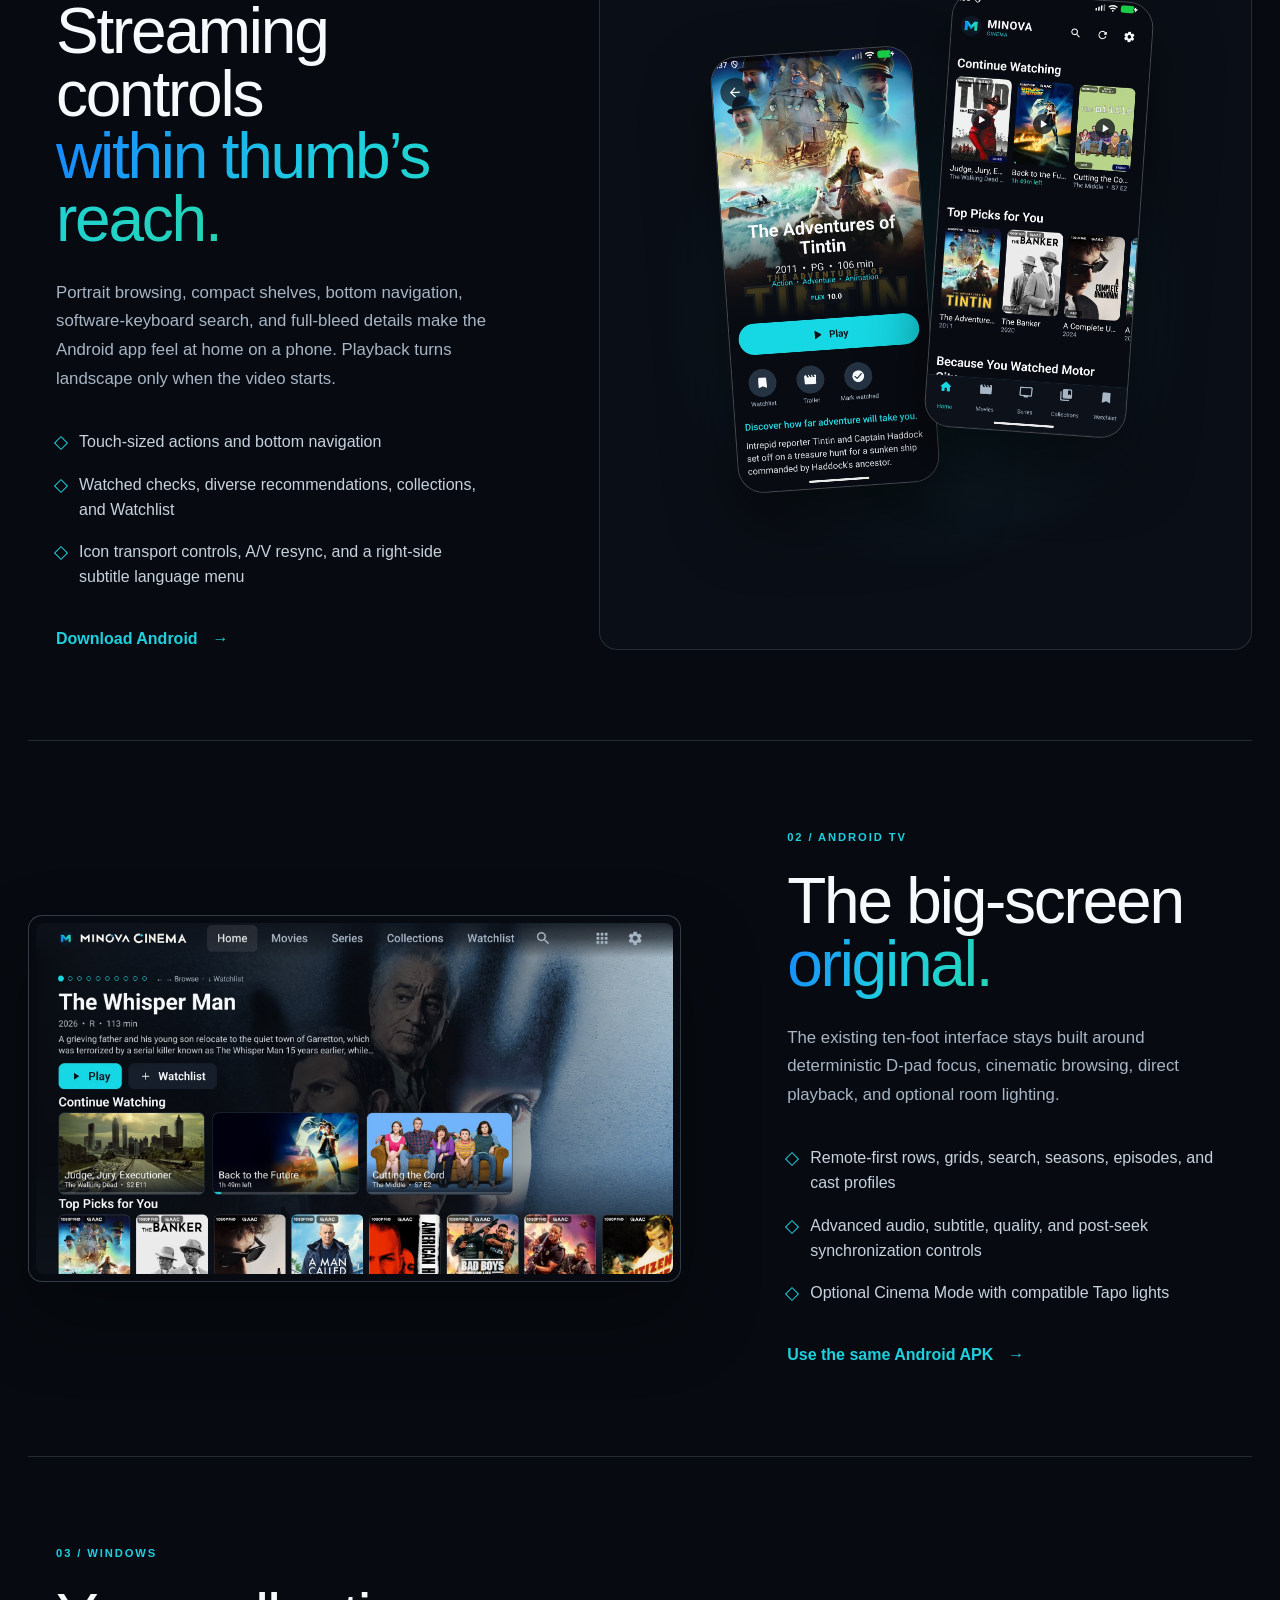
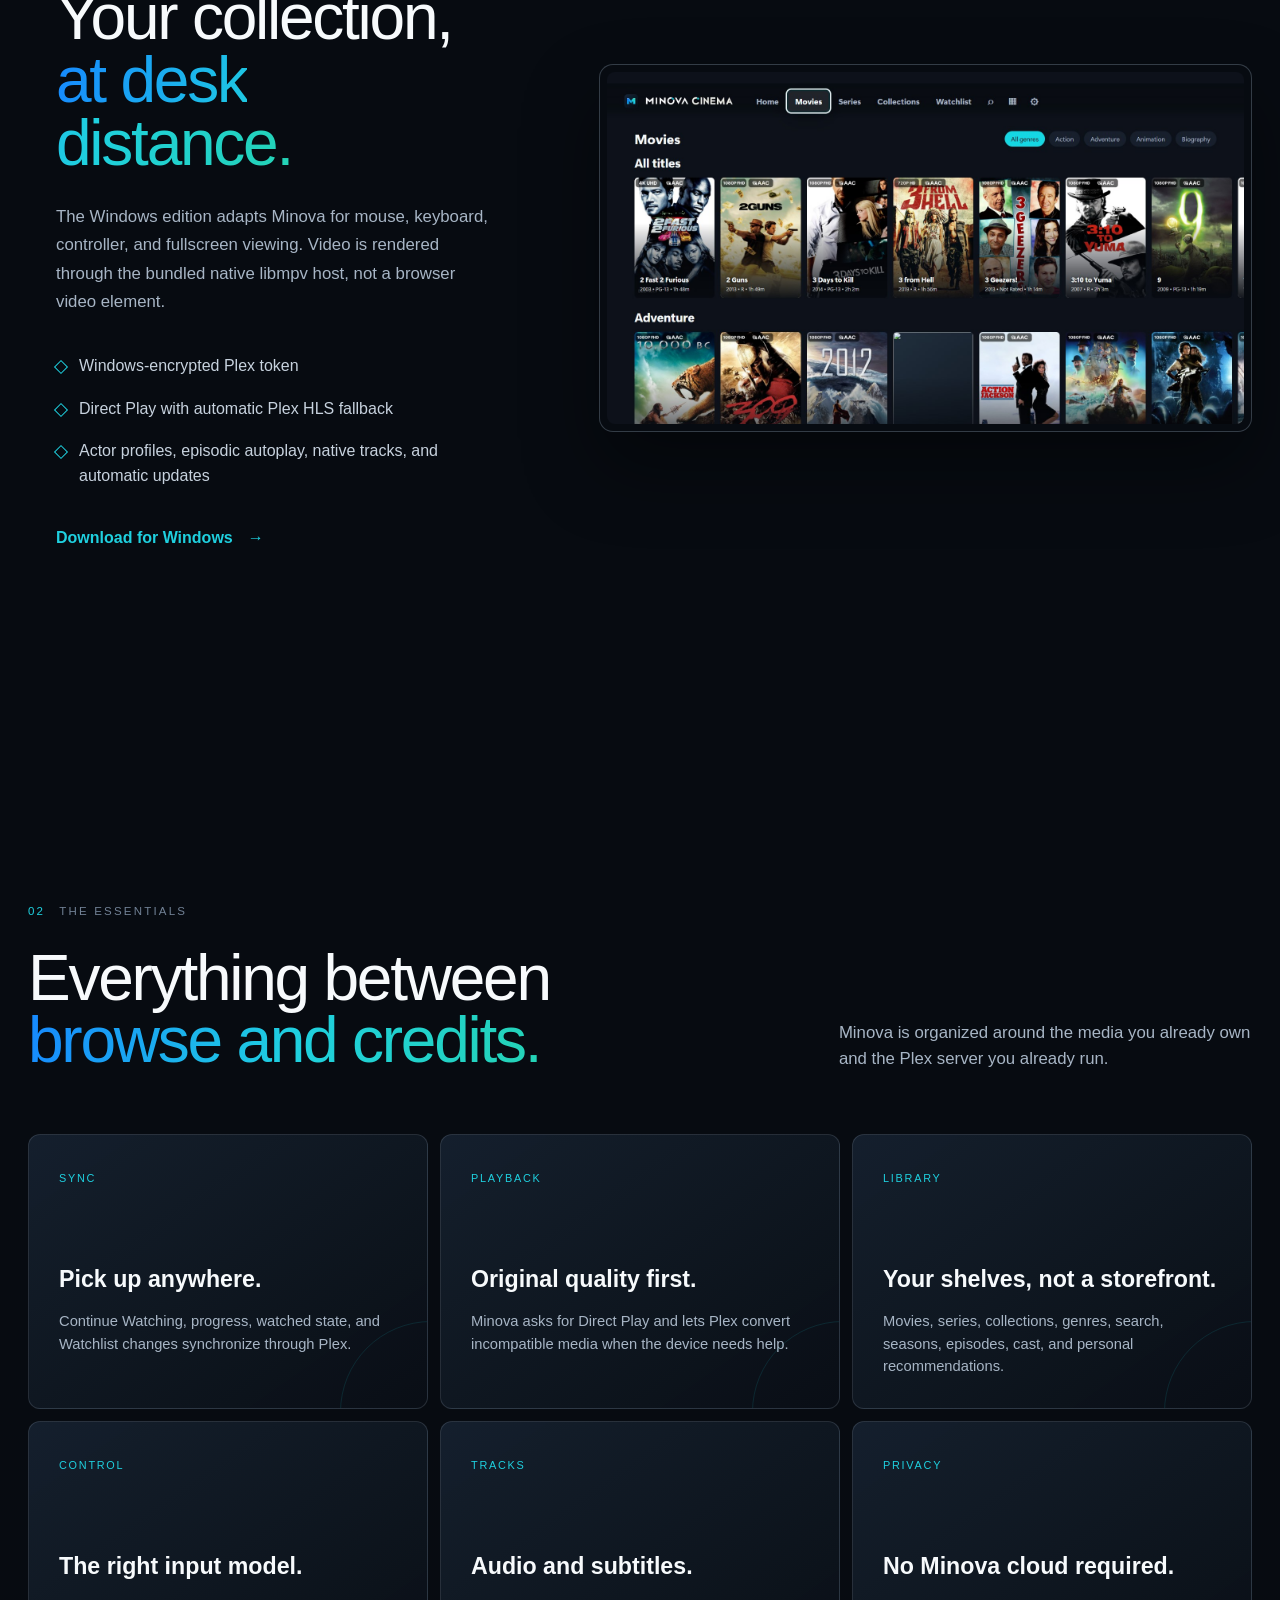
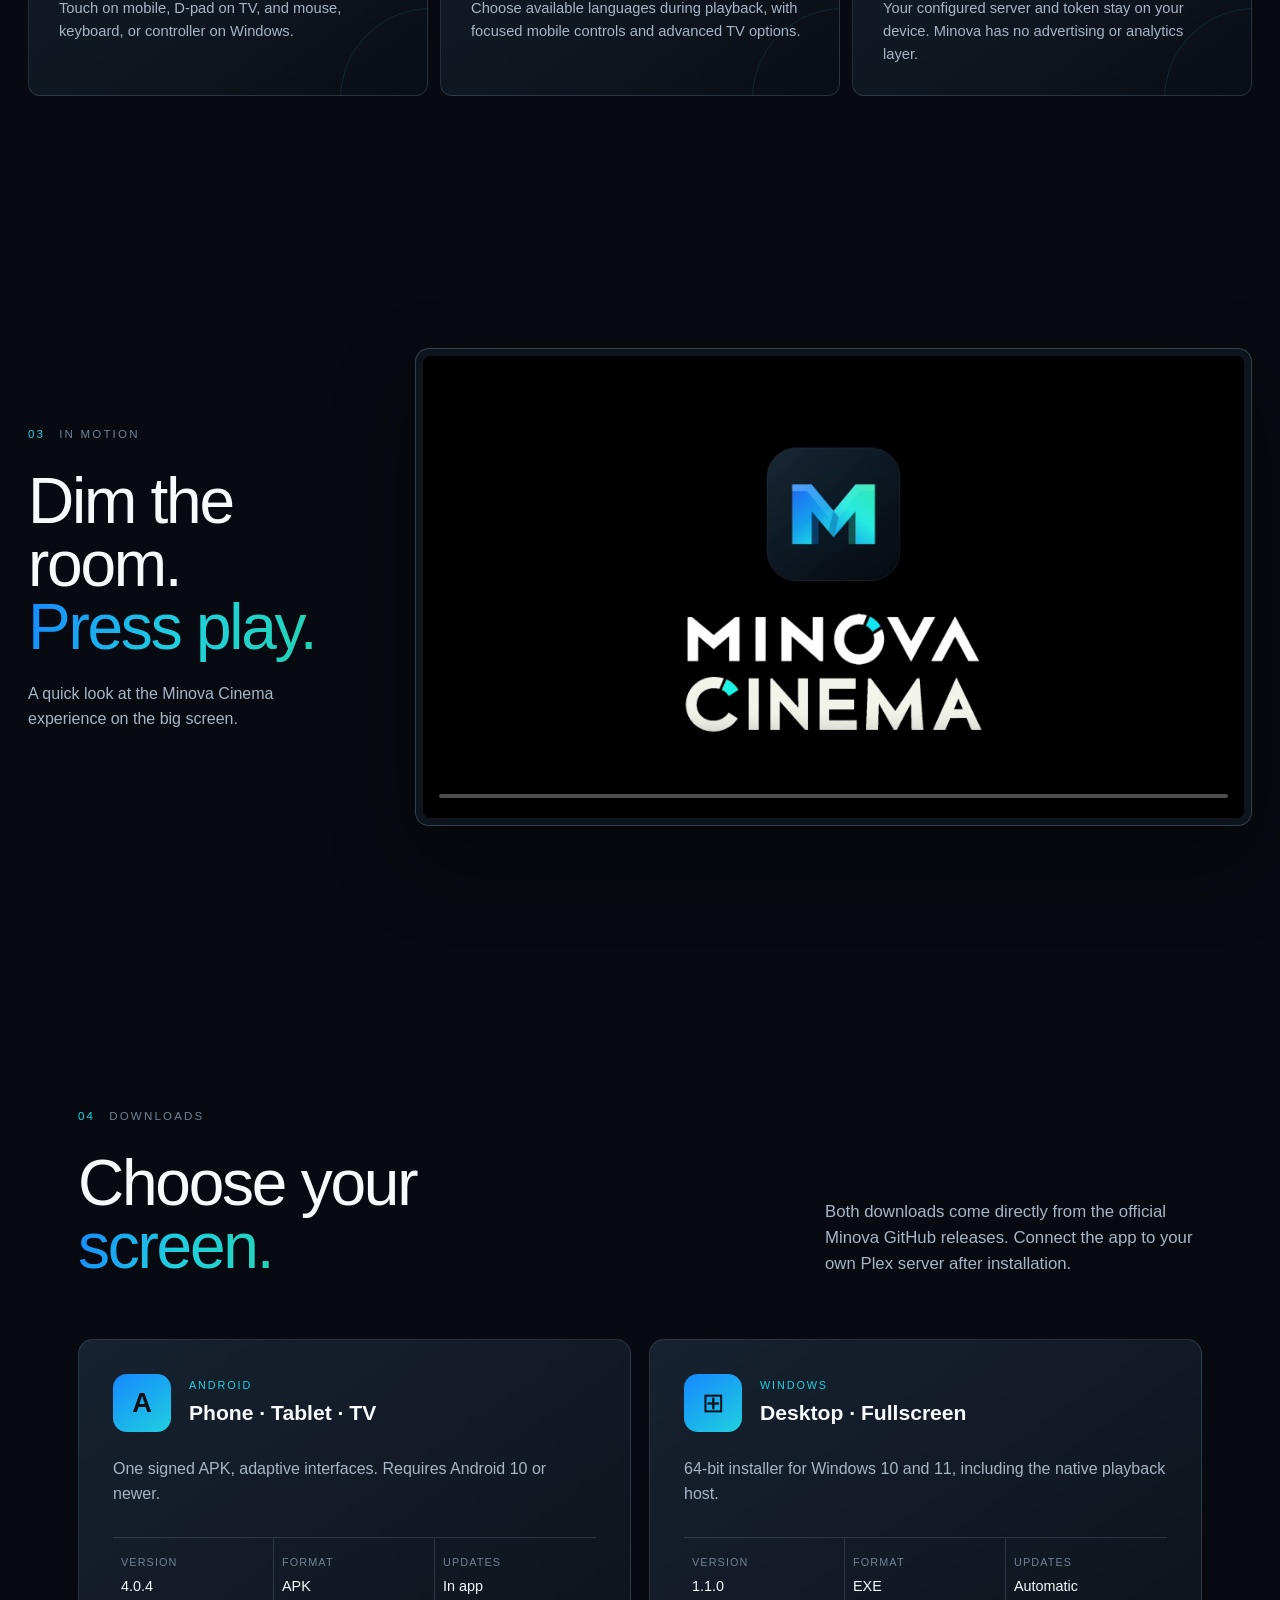
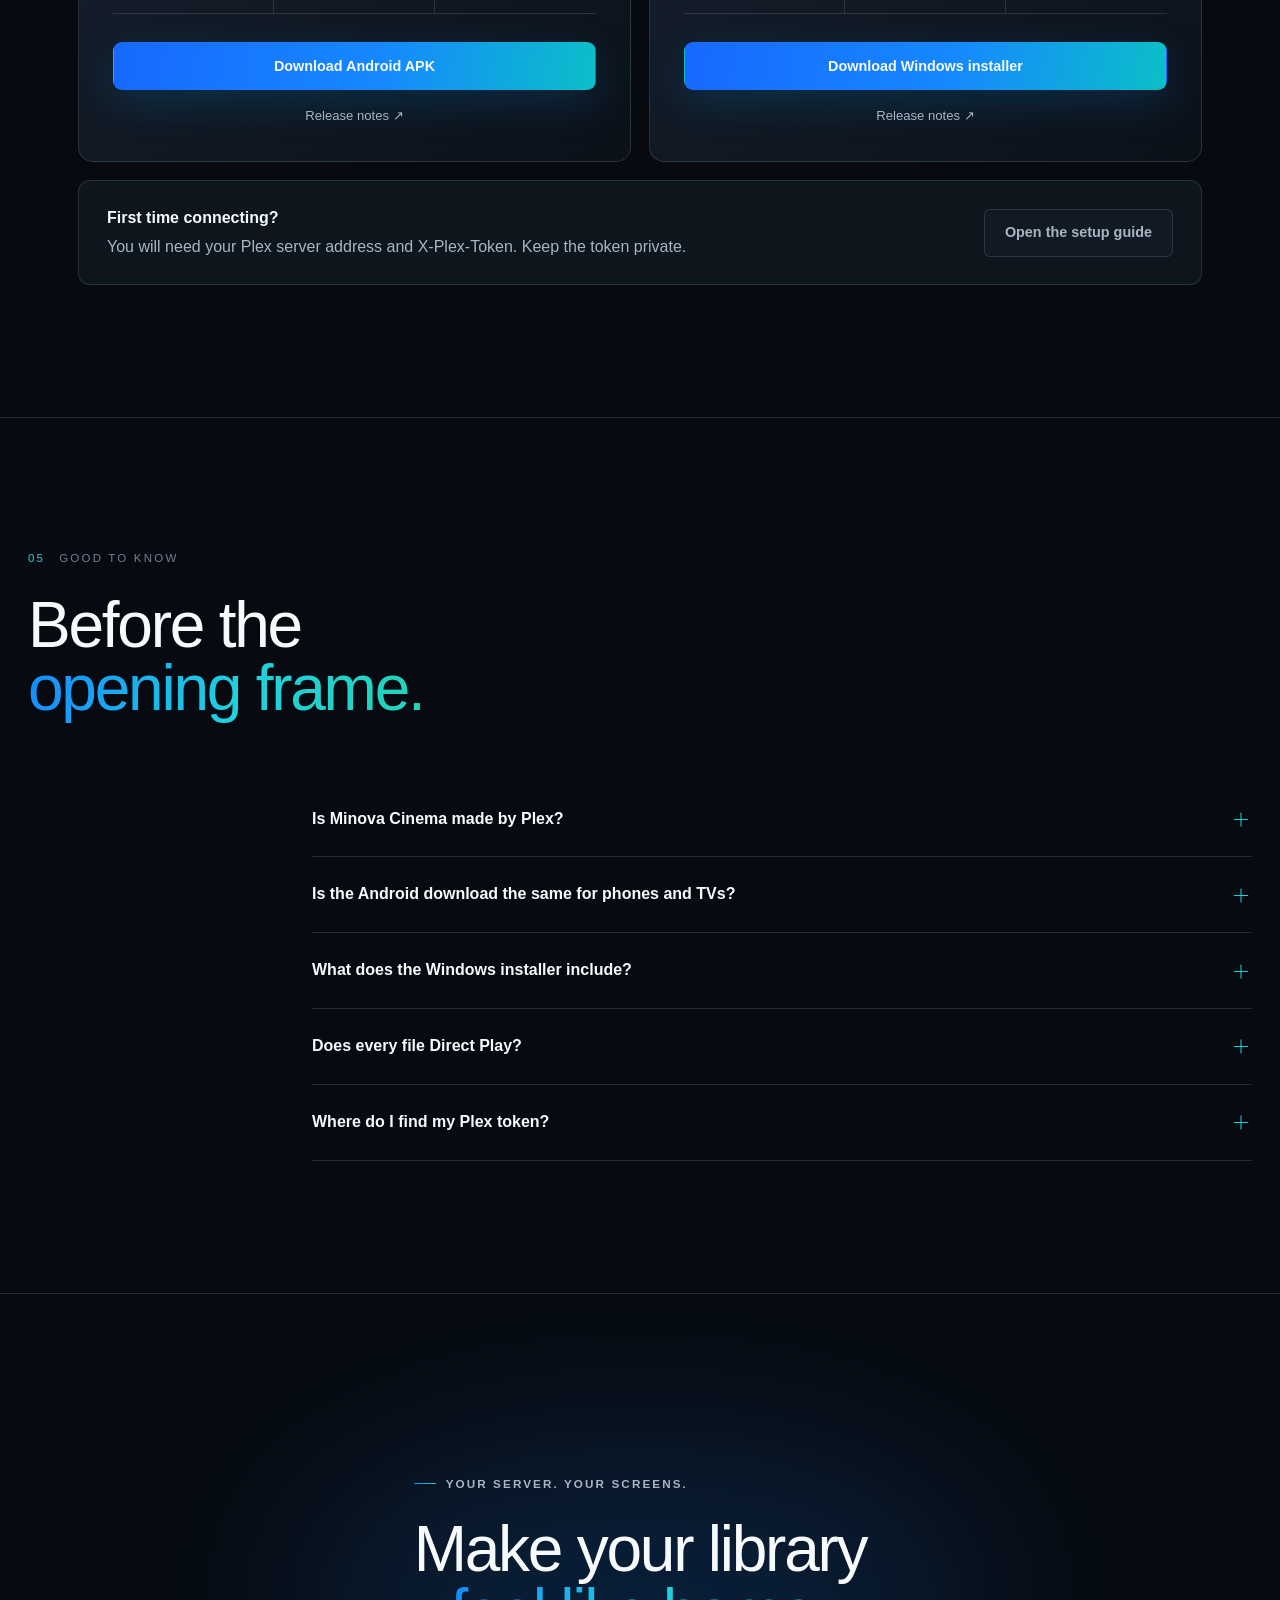
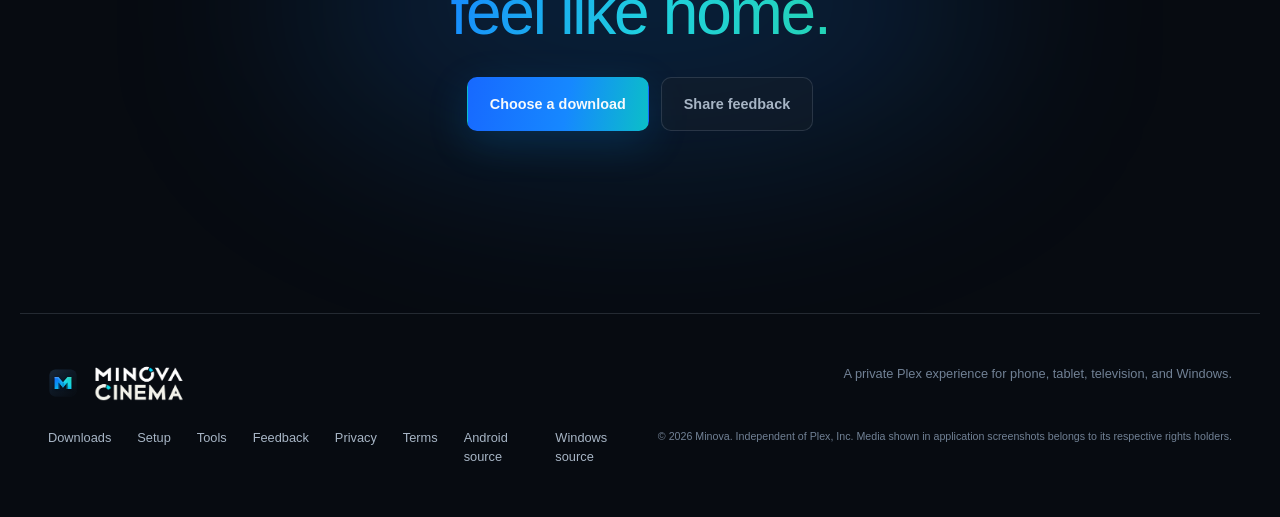
==== commit ffd29d06: "Release Minova Cinema 4.0.4" ====
--- a/docs/index.html
+++ b/docs/index.html
@@ -91,11 +91,11 @@
     <section class="refresh-hero" id="top">
       <div class="hero-orbit hero-orbit-one" aria-hidden="true"></div><div class="hero-orbit hero-orbit-two" aria-hidden="true"></div>
       <div class="refresh-hero-copy reveal">
-        <p class="eyebrow"><span></span> Plex, reframed · Android <b data-release-version>4.0.3</b> · Windows <b data-desktop-version>1.1.0</b></p>
+        <p class="eyebrow"><span></span> Plex, reframed · Android <b data-release-version>4.0.4</b> · Windows <b data-desktop-version>1.1.0</b></p>
         <h1>Your library.<br><em>Every screen.</em></h1>
         <p class="refresh-lede">Minova Cinema brings one focused, private Plex experience to your phone, tablet, television, and Windows PC—with controls designed for the screen in front of you.</p>
         <div class="refresh-actions">
-          <a class="button button-primary" data-download-link href="https://github.com/minova-chromium/Minova-Android-Tv-Cinema-Application/releases/download/v4.0.3/Minova-Cinema-4.0.3.apk"><span class="download-glyph" aria-hidden="true">↓</span>Android APK</a>
+          <a class="button button-primary" data-download-link href="https://github.com/minova-chromium/Minova-Android-Tv-Cinema-Application/releases/download/v4.0.4/Minova-Cinema-4.0.4.apk"><span class="download-glyph" aria-hidden="true">↓</span>Android APK</a>
           <a class="button button-quiet" data-desktop-download href="https://github.com/minova-chromium/Minova-Cinema-Windows/releases/download/v1.1.0/Minova-Cinema-Desktop-1.1.0-Setup.exe"><span class="windows-glyph" aria-hidden="true">⊞</span>Windows installer</a>
         </div>
         <div class="hero-trust"><span>No Minova account</span><span>Direct Plex connection</span><span>Open source</span></div>
@@ -151,7 +151,7 @@
     <section class="refresh-section download-section" id="downloads">
       <div class="refresh-heading reveal"><div><p class="section-label"><span>04</span> Downloads</p><h2>Choose your<br><em>screen.</em></h2></div><p>Both downloads come directly from the official Minova GitHub releases. Connect the app to your own Plex server after installation.</p></div>
       <div class="download-grid">
-        <article class="download-card reveal" id="android-download"><div class="download-card-top"><span class="platform-mark">A</span><div><p>ANDROID</p><h3>Phone · Tablet · TV</h3></div></div><p>One signed APK, adaptive interfaces. Requires Android 10 or newer.</p><dl><div><dt>Version</dt><dd data-release-version>4.0.3</dd></div><div><dt>Format</dt><dd>APK</dd></div><div><dt>Updates</dt><dd>In app</dd></div></dl><a class="button button-primary" data-download-link href="https://github.com/minova-chromium/Minova-Android-Tv-Cinema-Application/releases/download/v4.0.3/Minova-Cinema-4.0.3.apk">Download Android APK</a><a class="download-notes" href="https://github.com/minova-chromium/Minova-Android-Tv-Cinema-Application/releases/latest">Release notes <span>↗</span></a></article>
+        <article class="download-card reveal" id="android-download"><div class="download-card-top"><span class="platform-mark">A</span><div><p>ANDROID</p><h3>Phone · Tablet · TV</h3></div></div><p>One signed APK, adaptive interfaces. Requires Android 10 or newer.</p><dl><div><dt>Version</dt><dd data-release-version>4.0.4</dd></div><div><dt>Format</dt><dd>APK</dd></div><div><dt>Updates</dt><dd>In app</dd></div></dl><a class="button button-primary" data-download-link href="https://github.com/minova-chromium/Minova-Android-Tv-Cinema-Application/releases/download/v4.0.4/Minova-Cinema-4.0.4.apk">Download Android APK</a><a class="download-notes" href="https://github.com/minova-chromium/Minova-Android-Tv-Cinema-Application/releases/latest">Release notes <span>↗</span></a></article>
         <article class="download-card reveal" id="windows-download"><div class="download-card-top"><span class="platform-mark windows-mark">⊞</span><div><p>WINDOWS</p><h3>Desktop · Fullscreen</h3></div></div><p>64-bit installer for Windows 10 and 11, including the native playback host.</p><dl><div><dt>Version</dt><dd data-desktop-version>1.1.0</dd></div><div><dt>Format</dt><dd>EXE</dd></div><div><dt>Updates</dt><dd>Automatic</dd></div></dl><a class="button button-primary" data-desktop-download href="https://github.com/minova-chromium/Minova-Cinema-Windows/releases/download/v1.1.0/Minova-Cinema-Desktop-1.1.0-Setup.exe">Download Windows installer</a><a class="download-notes" href="https://github.com/minova-chromium/Minova-Cinema-Windows/releases/latest">Release notes <span>↗</span></a></article>
       </div>
       <aside class="download-help reveal"><div><strong>First time connecting?</strong><p>You will need your Plex server address and X-Plex-Token. Keep the token private.</p></div><a class="button button-quiet" href="setup.html">Open the setup guide</a></aside>
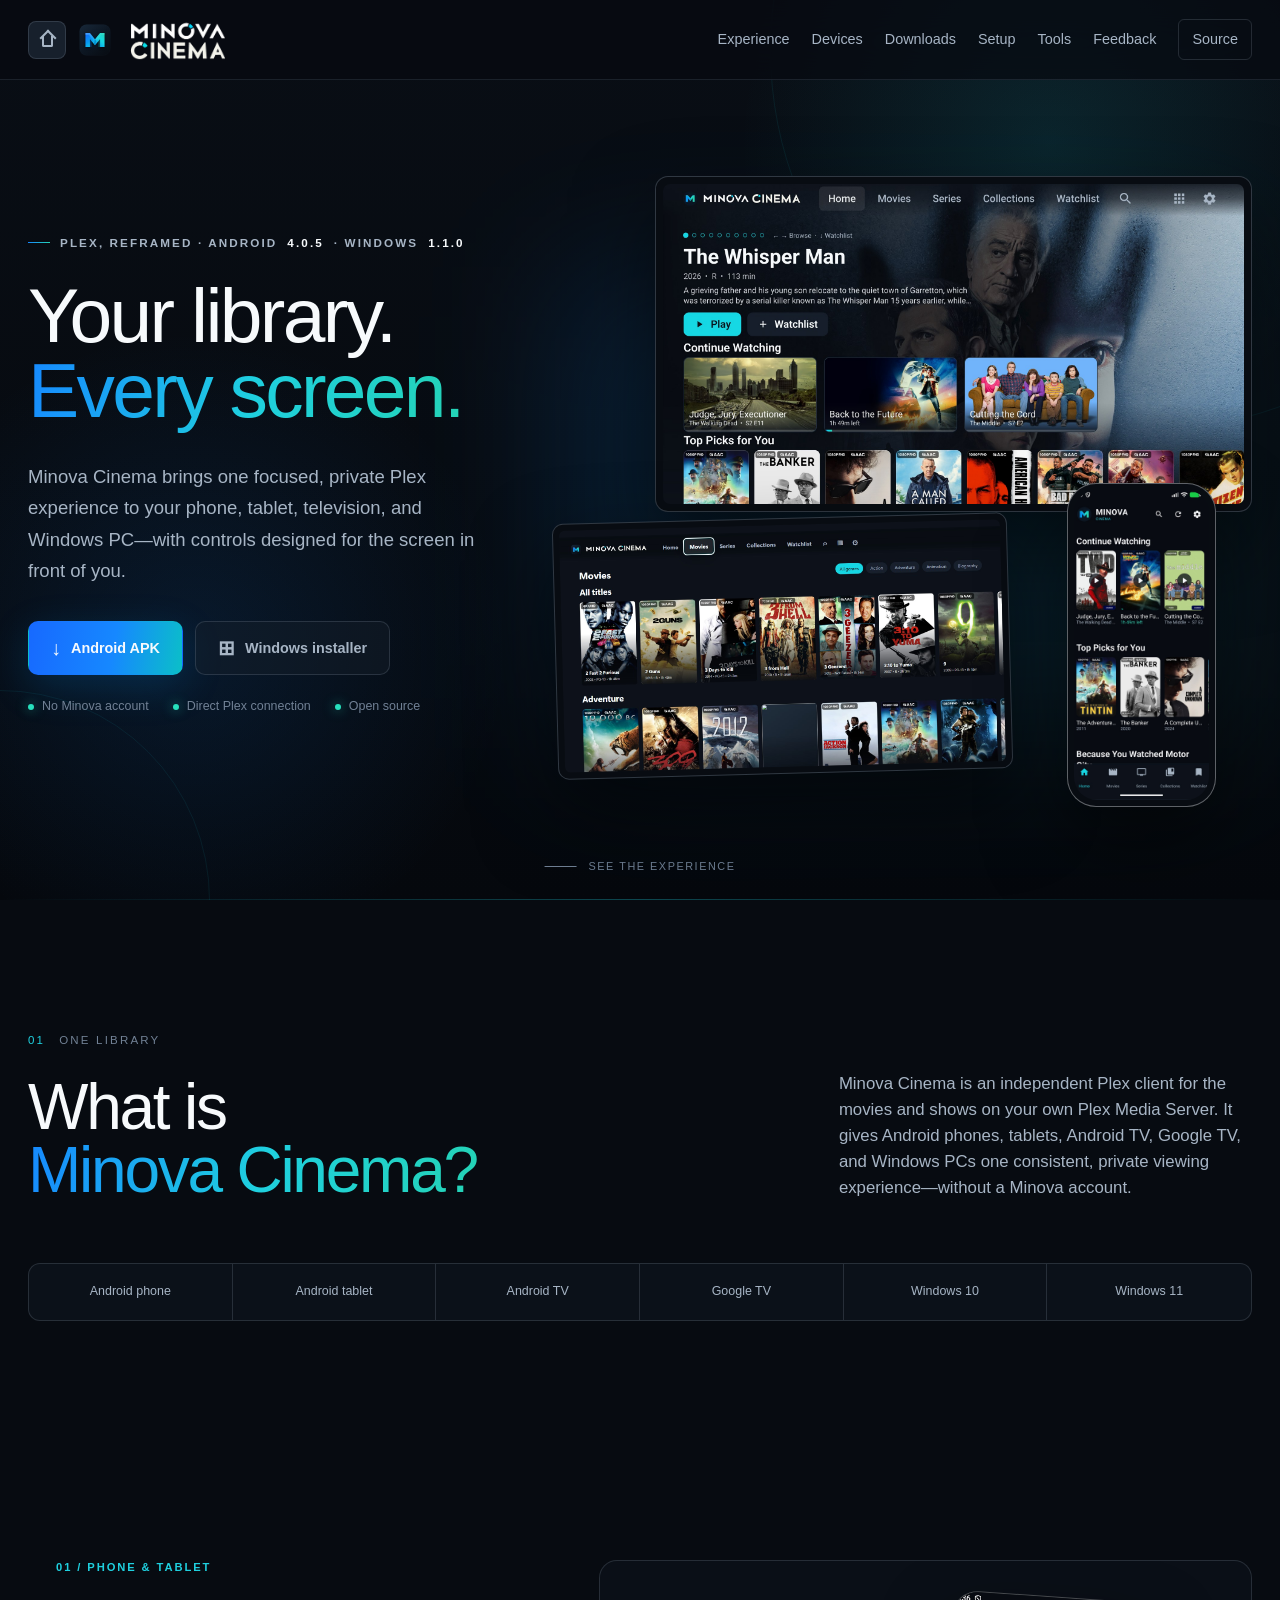
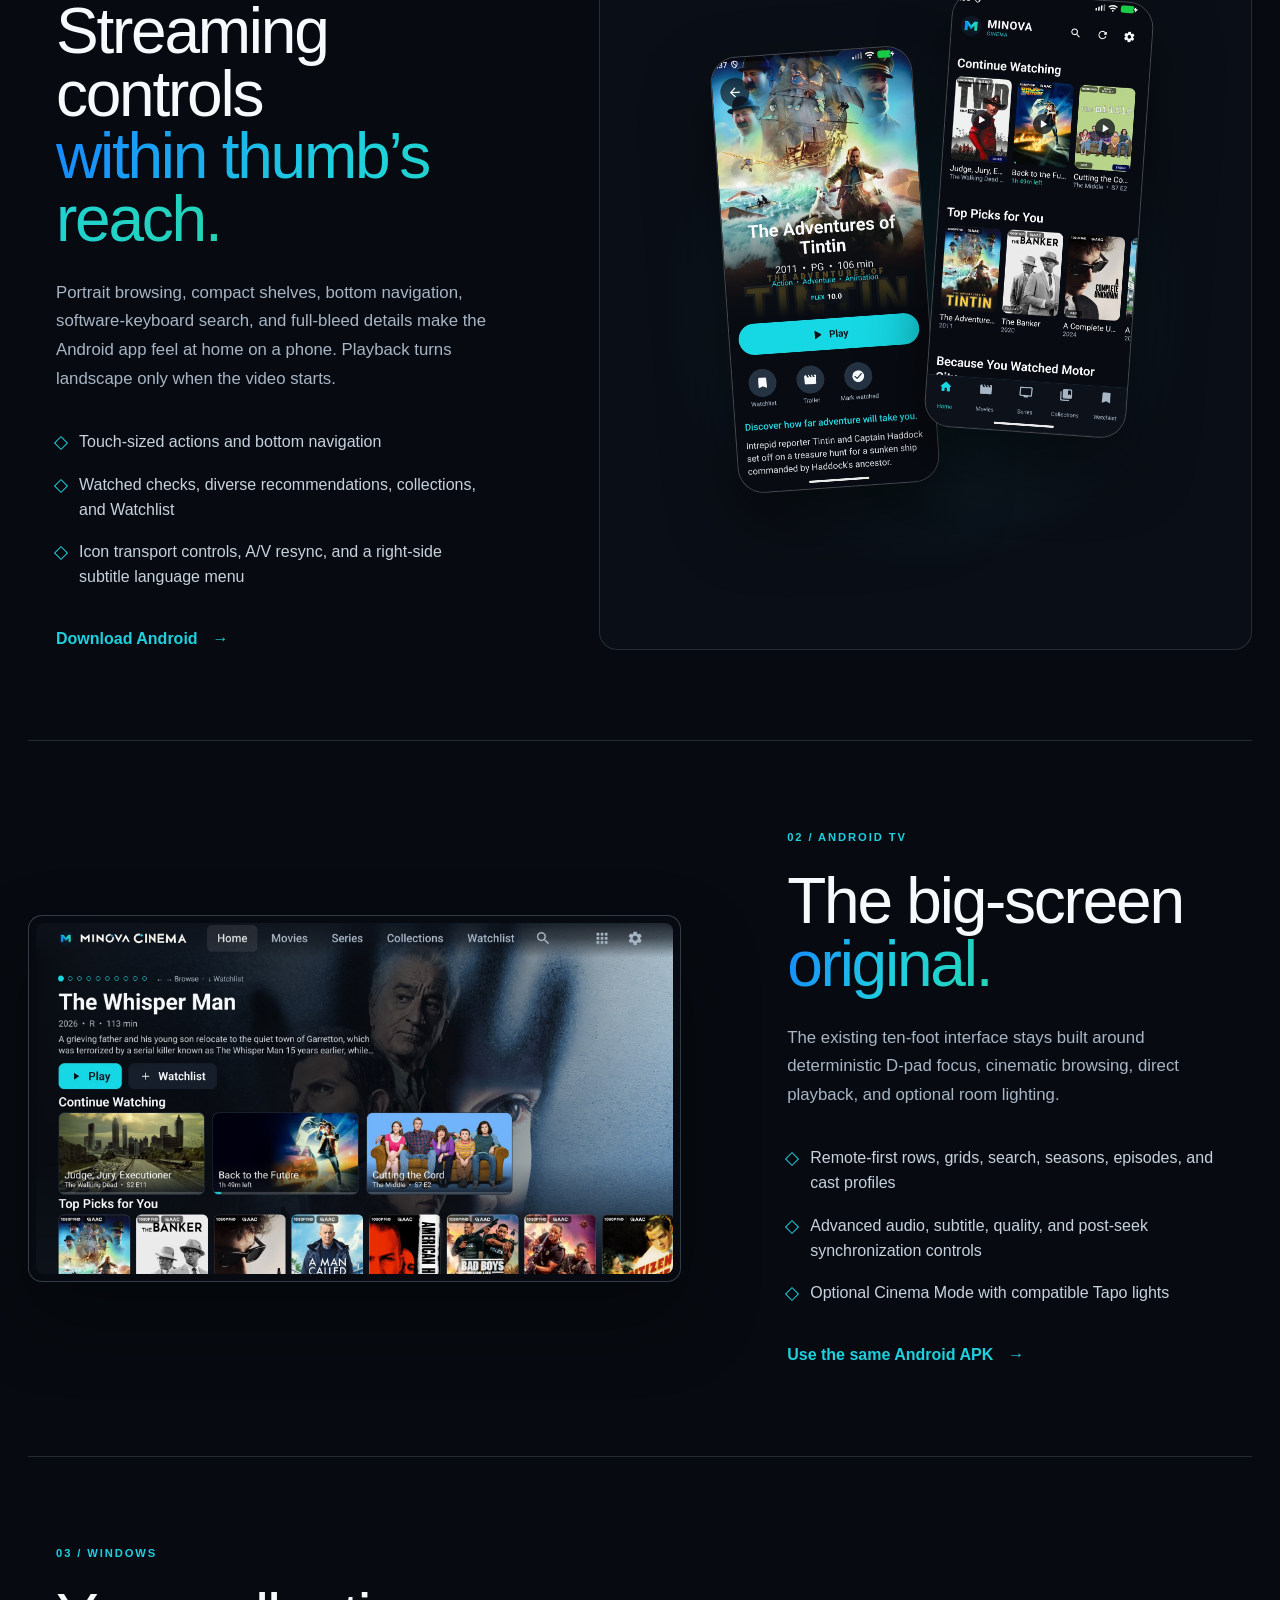
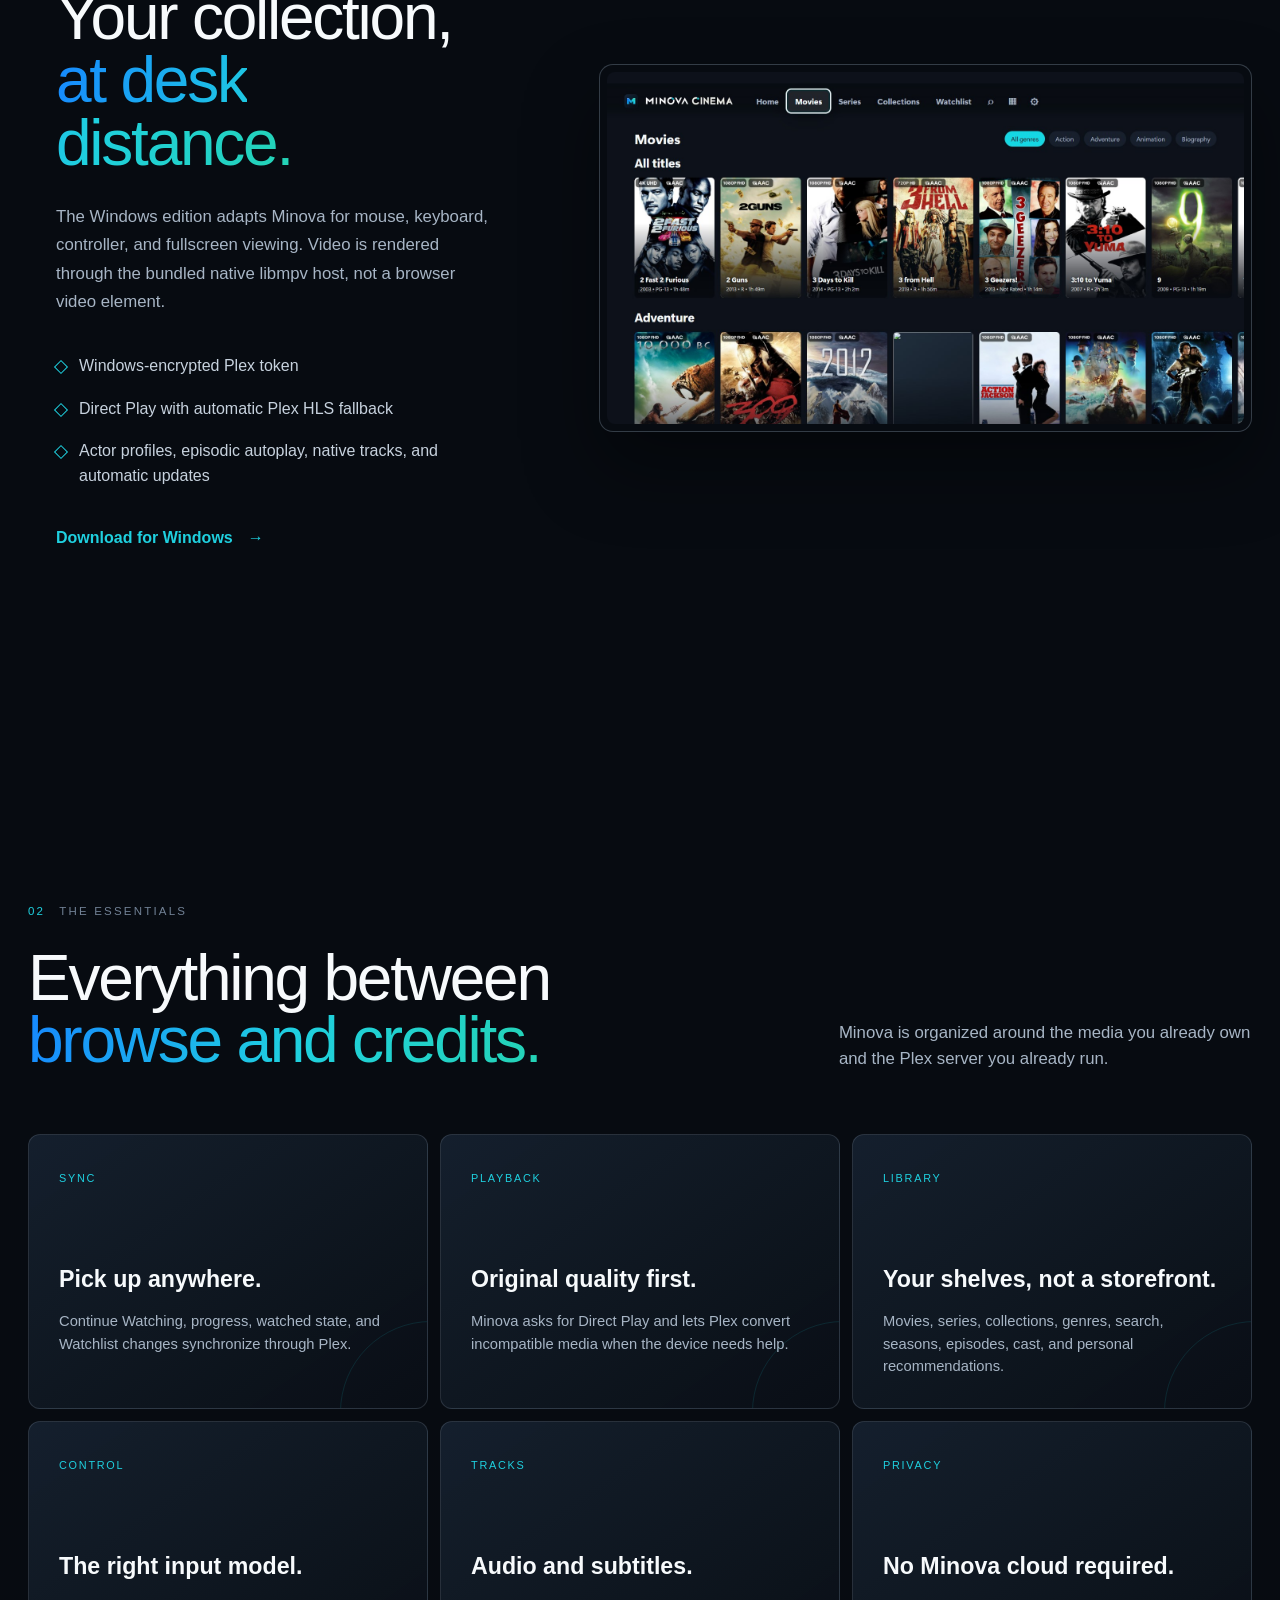
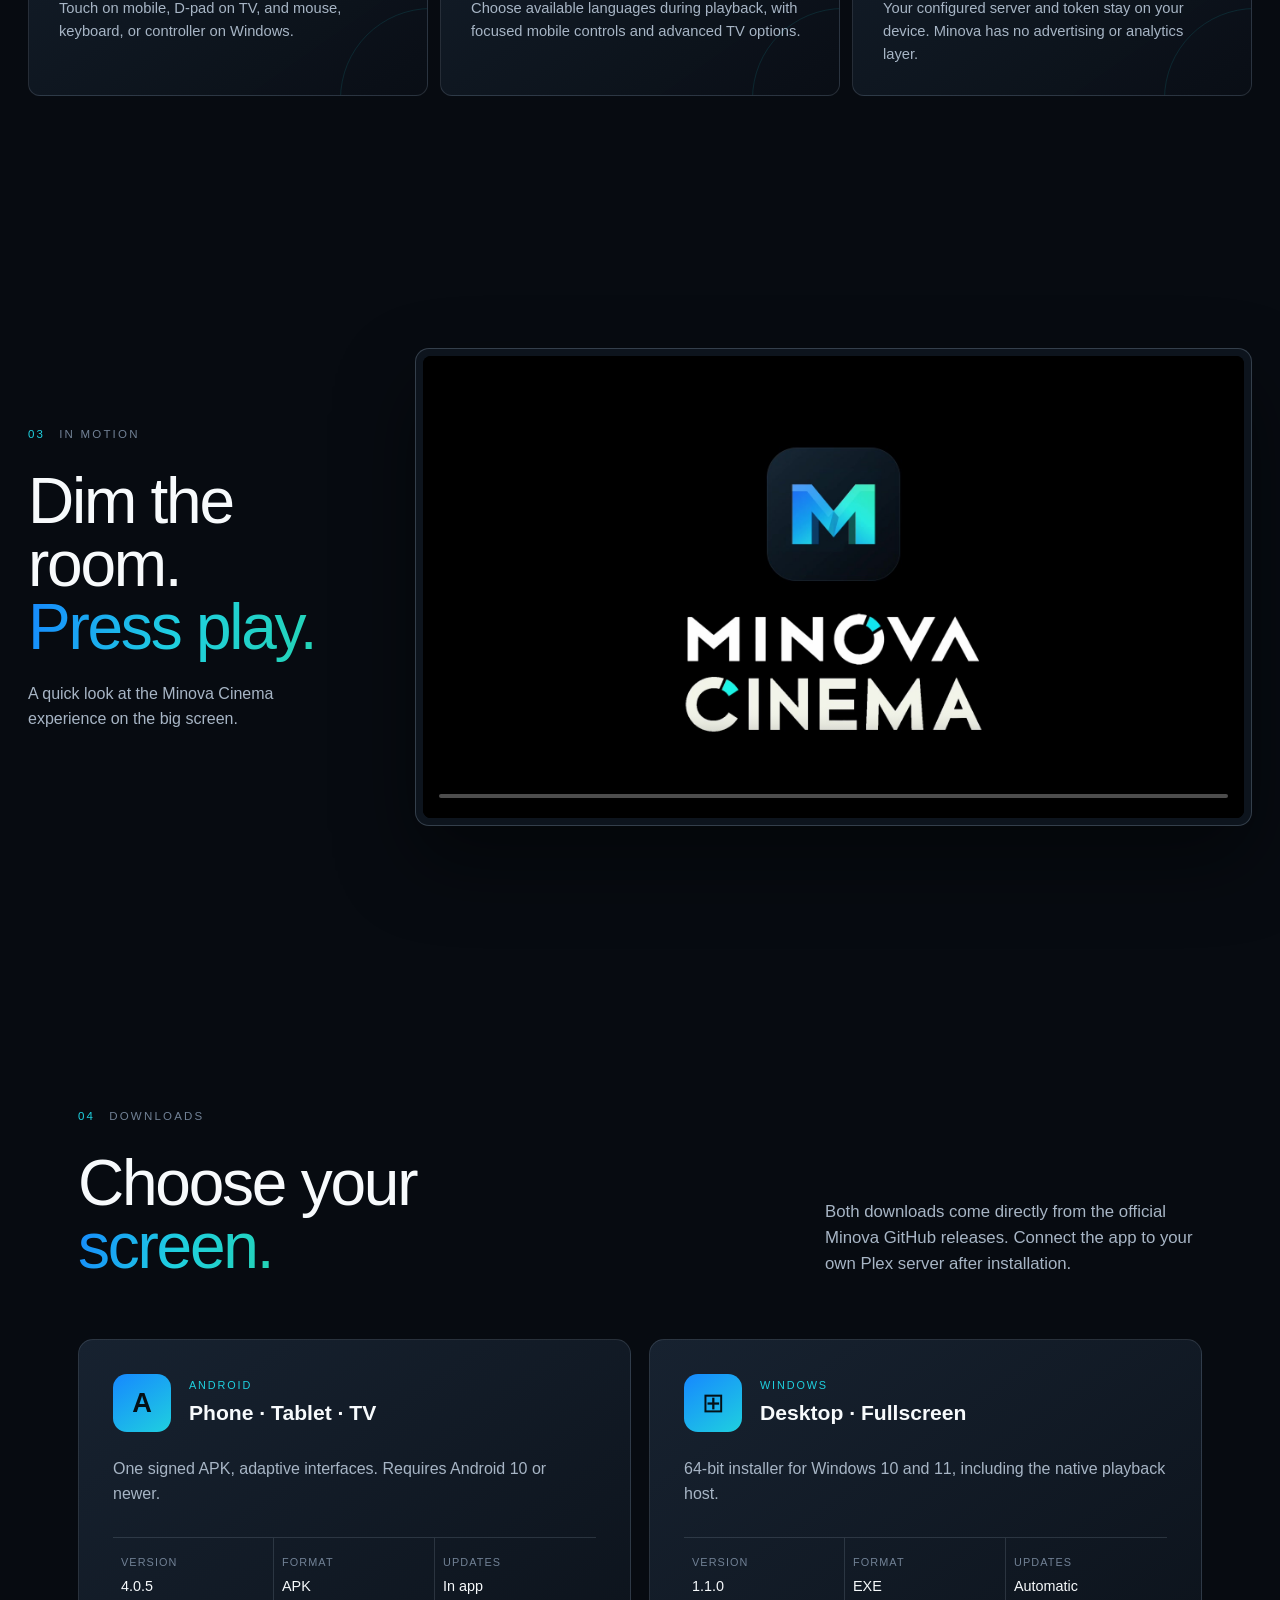
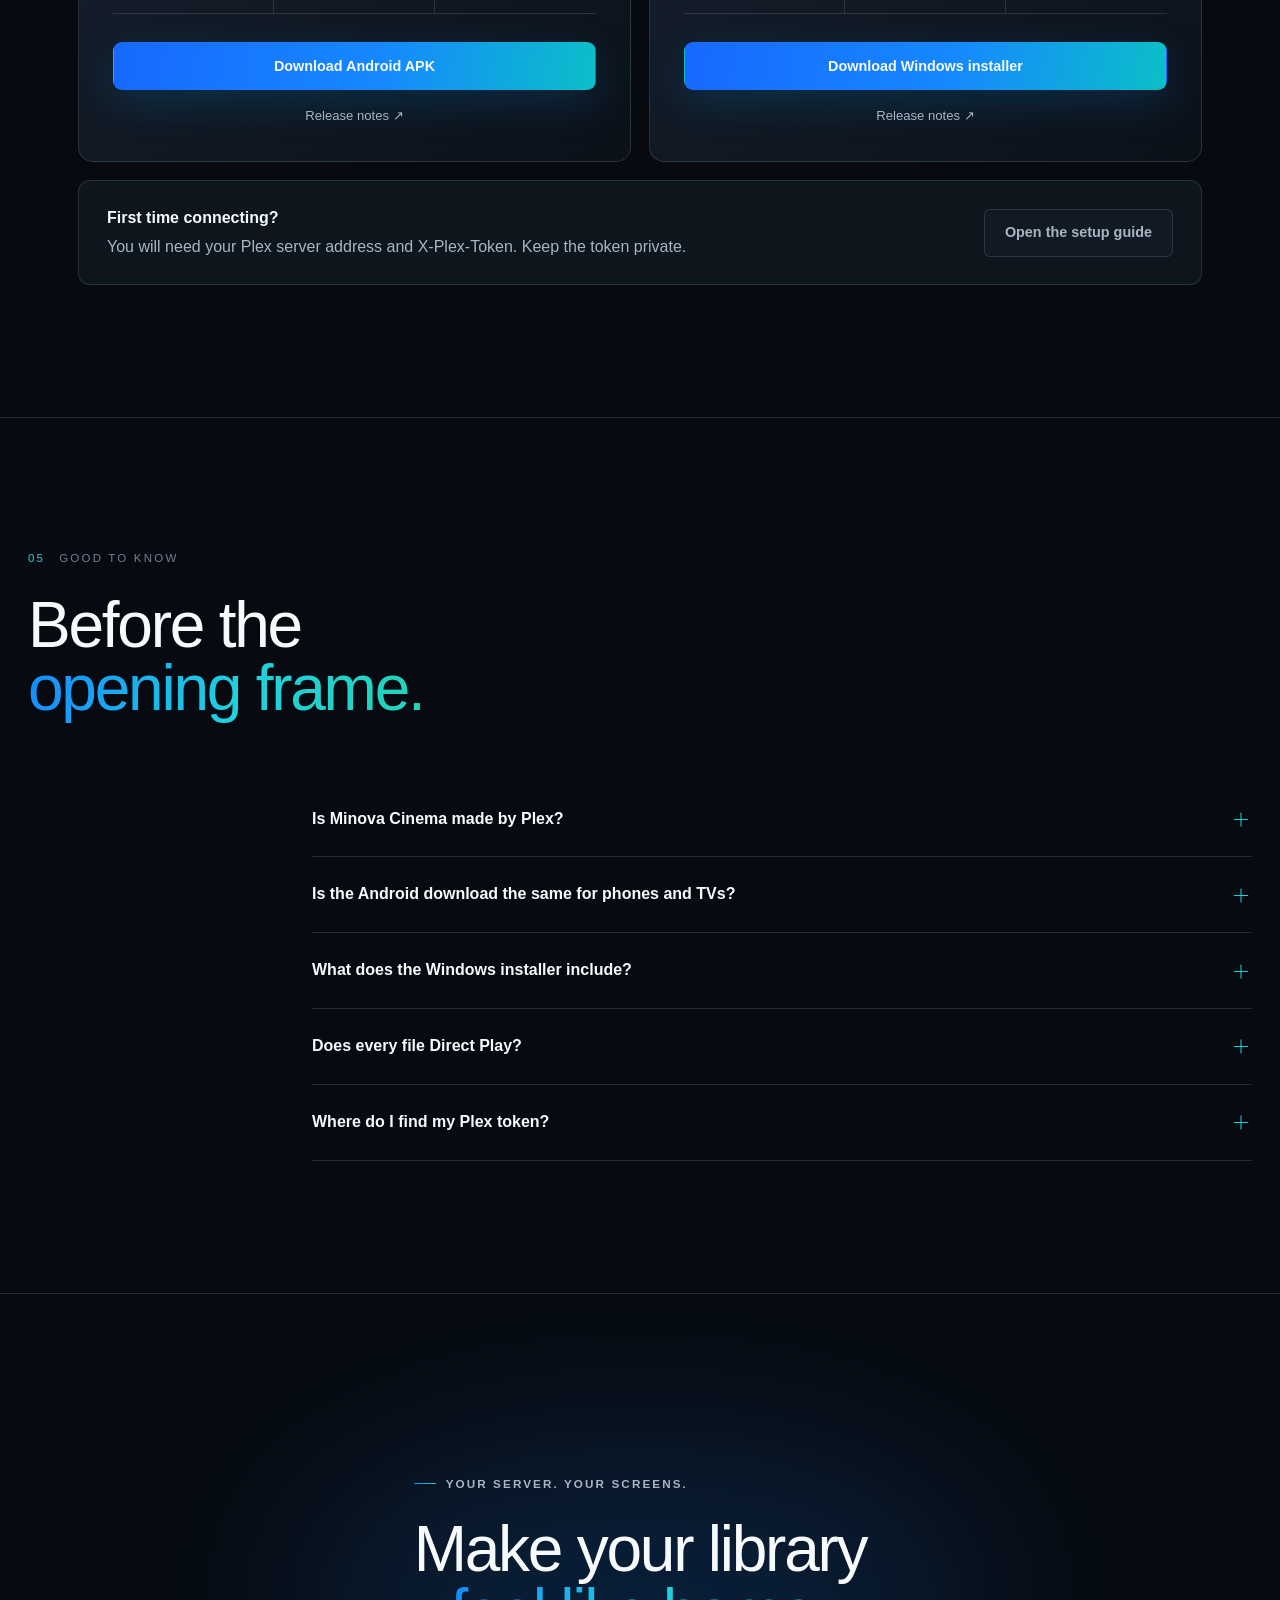
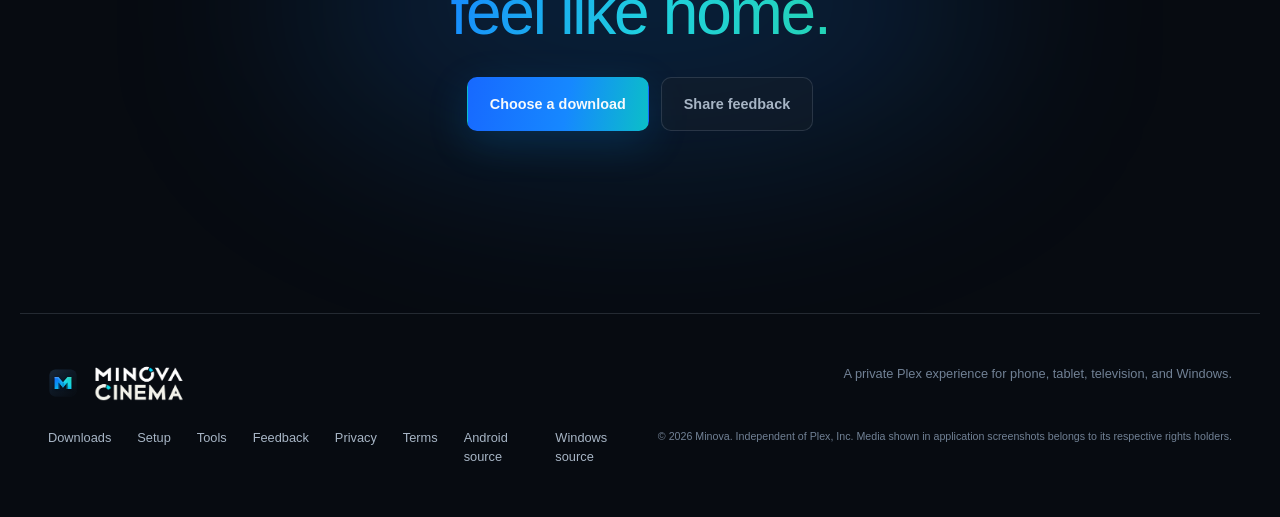
==== commit 6161eeda: "Restore stable Android playback pipeline" ====
--- a/docs/index.html
+++ b/docs/index.html
@@ -91,11 +91,11 @@
     <section class="refresh-hero" id="top">
       <div class="hero-orbit hero-orbit-one" aria-hidden="true"></div><div class="hero-orbit hero-orbit-two" aria-hidden="true"></div>
       <div class="refresh-hero-copy reveal">
-        <p class="eyebrow"><span></span> Plex, reframed · Android <b data-release-version>4.0.4</b> · Windows <b data-desktop-version>1.1.0</b></p>
+        <p class="eyebrow"><span></span> Plex, reframed · Android <b data-release-version>4.0.5</b> · Windows <b data-desktop-version>1.1.0</b></p>
         <h1>Your library.<br><em>Every screen.</em></h1>
         <p class="refresh-lede">Minova Cinema brings one focused, private Plex experience to your phone, tablet, television, and Windows PC—with controls designed for the screen in front of you.</p>
         <div class="refresh-actions">
-          <a class="button button-primary" data-download-link href="https://github.com/minova-chromium/Minova-Android-Tv-Cinema-Application/releases/download/v4.0.4/Minova-Cinema-4.0.4.apk"><span class="download-glyph" aria-hidden="true">↓</span>Android APK</a>
+          <a class="button button-primary" data-download-link href="https://github.com/minova-chromium/Minova-Android-Tv-Cinema-Application/releases/download/v4.0.5/Minova-Cinema-4.0.5.apk"><span class="download-glyph" aria-hidden="true">↓</span>Android APK</a>
           <a class="button button-quiet" data-desktop-download href="https://github.com/minova-chromium/Minova-Cinema-Windows/releases/download/v1.1.0/Minova-Cinema-Desktop-1.1.0-Setup.exe"><span class="windows-glyph" aria-hidden="true">⊞</span>Windows installer</a>
         </div>
         <div class="hero-trust"><span>No Minova account</span><span>Direct Plex connection</span><span>Open source</span></div>
@@ -151,7 +151,7 @@
     <section class="refresh-section download-section" id="downloads">
       <div class="refresh-heading reveal"><div><p class="section-label"><span>04</span> Downloads</p><h2>Choose your<br><em>screen.</em></h2></div><p>Both downloads come directly from the official Minova GitHub releases. Connect the app to your own Plex server after installation.</p></div>
       <div class="download-grid">
-        <article class="download-card reveal" id="android-download"><div class="download-card-top"><span class="platform-mark">A</span><div><p>ANDROID</p><h3>Phone · Tablet · TV</h3></div></div><p>One signed APK, adaptive interfaces. Requires Android 10 or newer.</p><dl><div><dt>Version</dt><dd data-release-version>4.0.4</dd></div><div><dt>Format</dt><dd>APK</dd></div><div><dt>Updates</dt><dd>In app</dd></div></dl><a class="button button-primary" data-download-link href="https://github.com/minova-chromium/Minova-Android-Tv-Cinema-Application/releases/download/v4.0.4/Minova-Cinema-4.0.4.apk">Download Android APK</a><a class="download-notes" href="https://github.com/minova-chromium/Minova-Android-Tv-Cinema-Application/releases/latest">Release notes <span>↗</span></a></article>
+        <article class="download-card reveal" id="android-download"><div class="download-card-top"><span class="platform-mark">A</span><div><p>ANDROID</p><h3>Phone · Tablet · TV</h3></div></div><p>One signed APK, adaptive interfaces. Requires Android 10 or newer.</p><dl><div><dt>Version</dt><dd data-release-version>4.0.5</dd></div><div><dt>Format</dt><dd>APK</dd></div><div><dt>Updates</dt><dd>In app</dd></div></dl><a class="button button-primary" data-download-link href="https://github.com/minova-chromium/Minova-Android-Tv-Cinema-Application/releases/download/v4.0.5/Minova-Cinema-4.0.5.apk">Download Android APK</a><a class="download-notes" href="https://github.com/minova-chromium/Minova-Android-Tv-Cinema-Application/releases/latest">Release notes <span>↗</span></a></article>
         <article class="download-card reveal" id="windows-download"><div class="download-card-top"><span class="platform-mark windows-mark">⊞</span><div><p>WINDOWS</p><h3>Desktop · Fullscreen</h3></div></div><p>64-bit installer for Windows 10 and 11, including the native playback host.</p><dl><div><dt>Version</dt><dd data-desktop-version>1.1.0</dd></div><div><dt>Format</dt><dd>EXE</dd></div><div><dt>Updates</dt><dd>Automatic</dd></div></dl><a class="button button-primary" data-desktop-download href="https://github.com/minova-chromium/Minova-Cinema-Windows/releases/download/v1.1.0/Minova-Cinema-Desktop-1.1.0-Setup.exe">Download Windows installer</a><a class="download-notes" href="https://github.com/minova-chromium/Minova-Cinema-Windows/releases/latest">Release notes <span>↗</span></a></article>
       </div>
       <aside class="download-help reveal"><div><strong>First time connecting?</strong><p>You will need your Plex server address and X-Plex-Token. Keep the token private.</p></div><a class="button button-quiet" href="setup.html">Open the setup guide</a></aside>
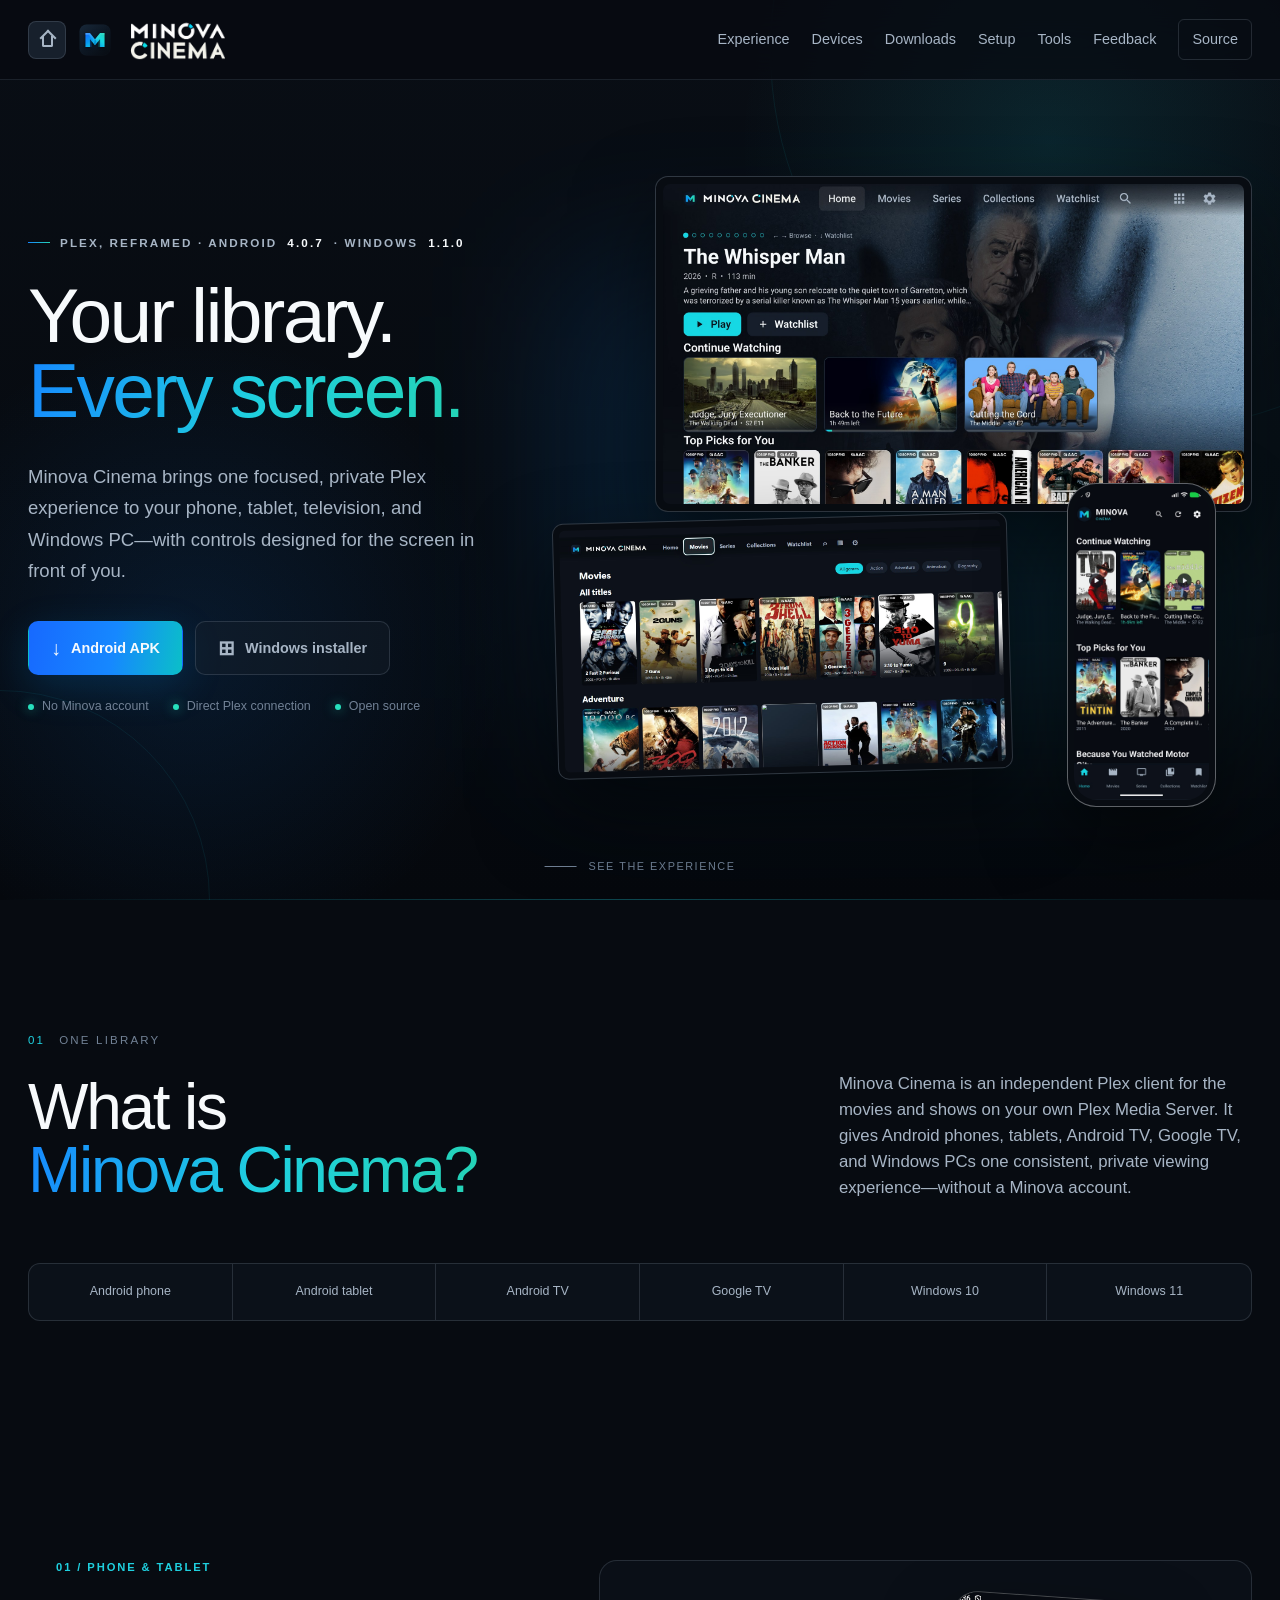
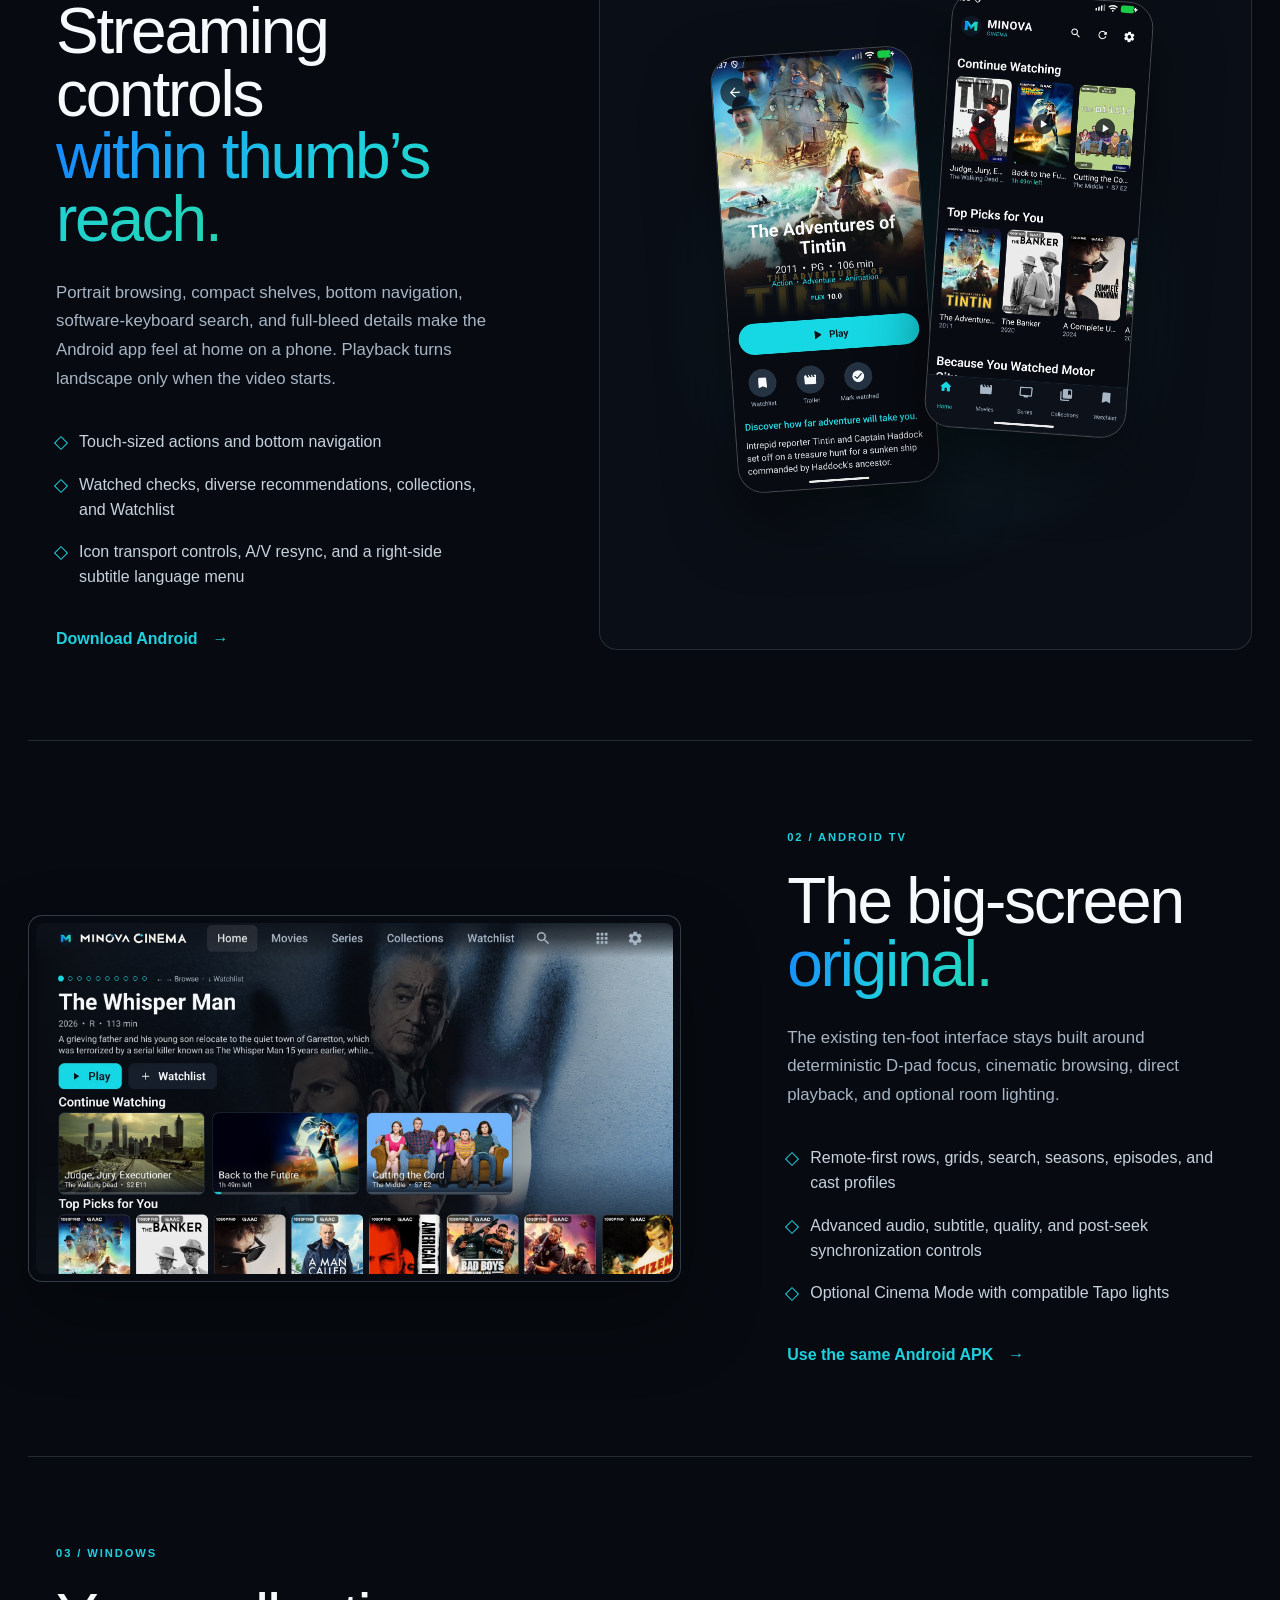
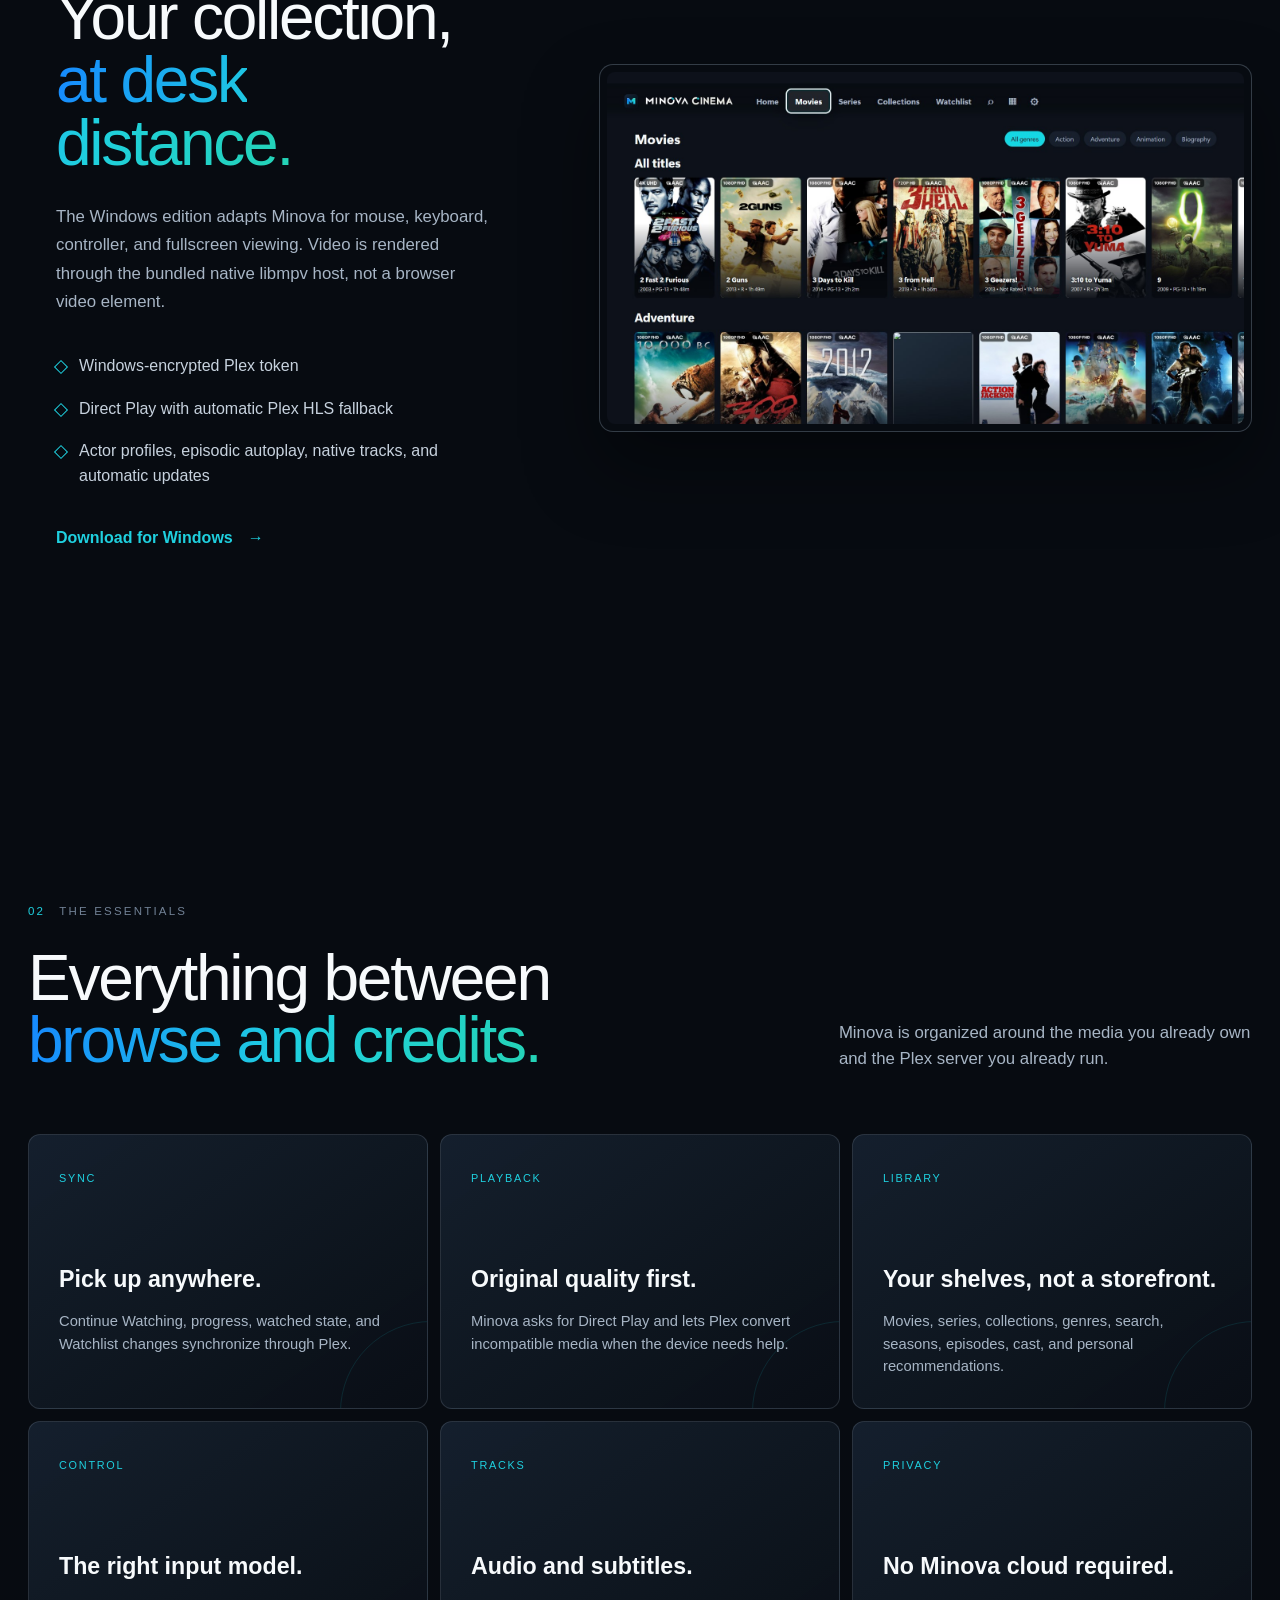
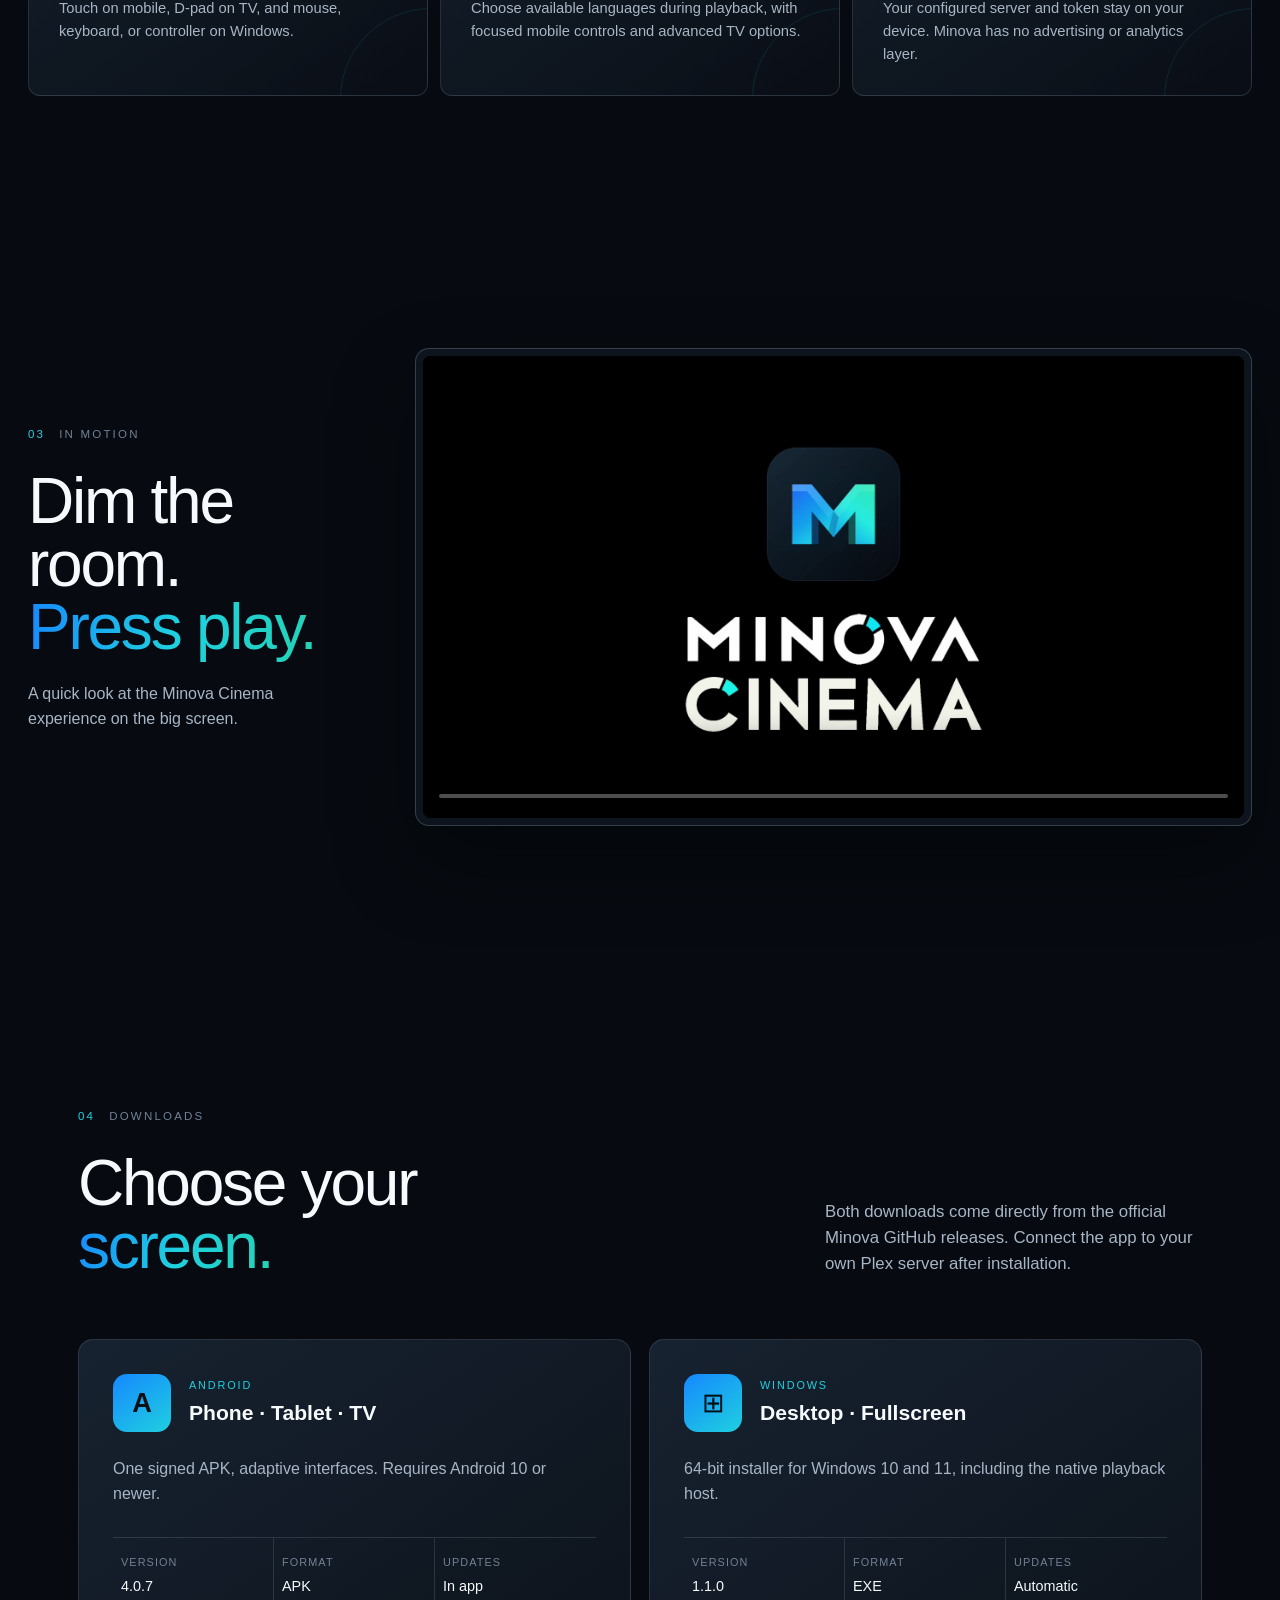
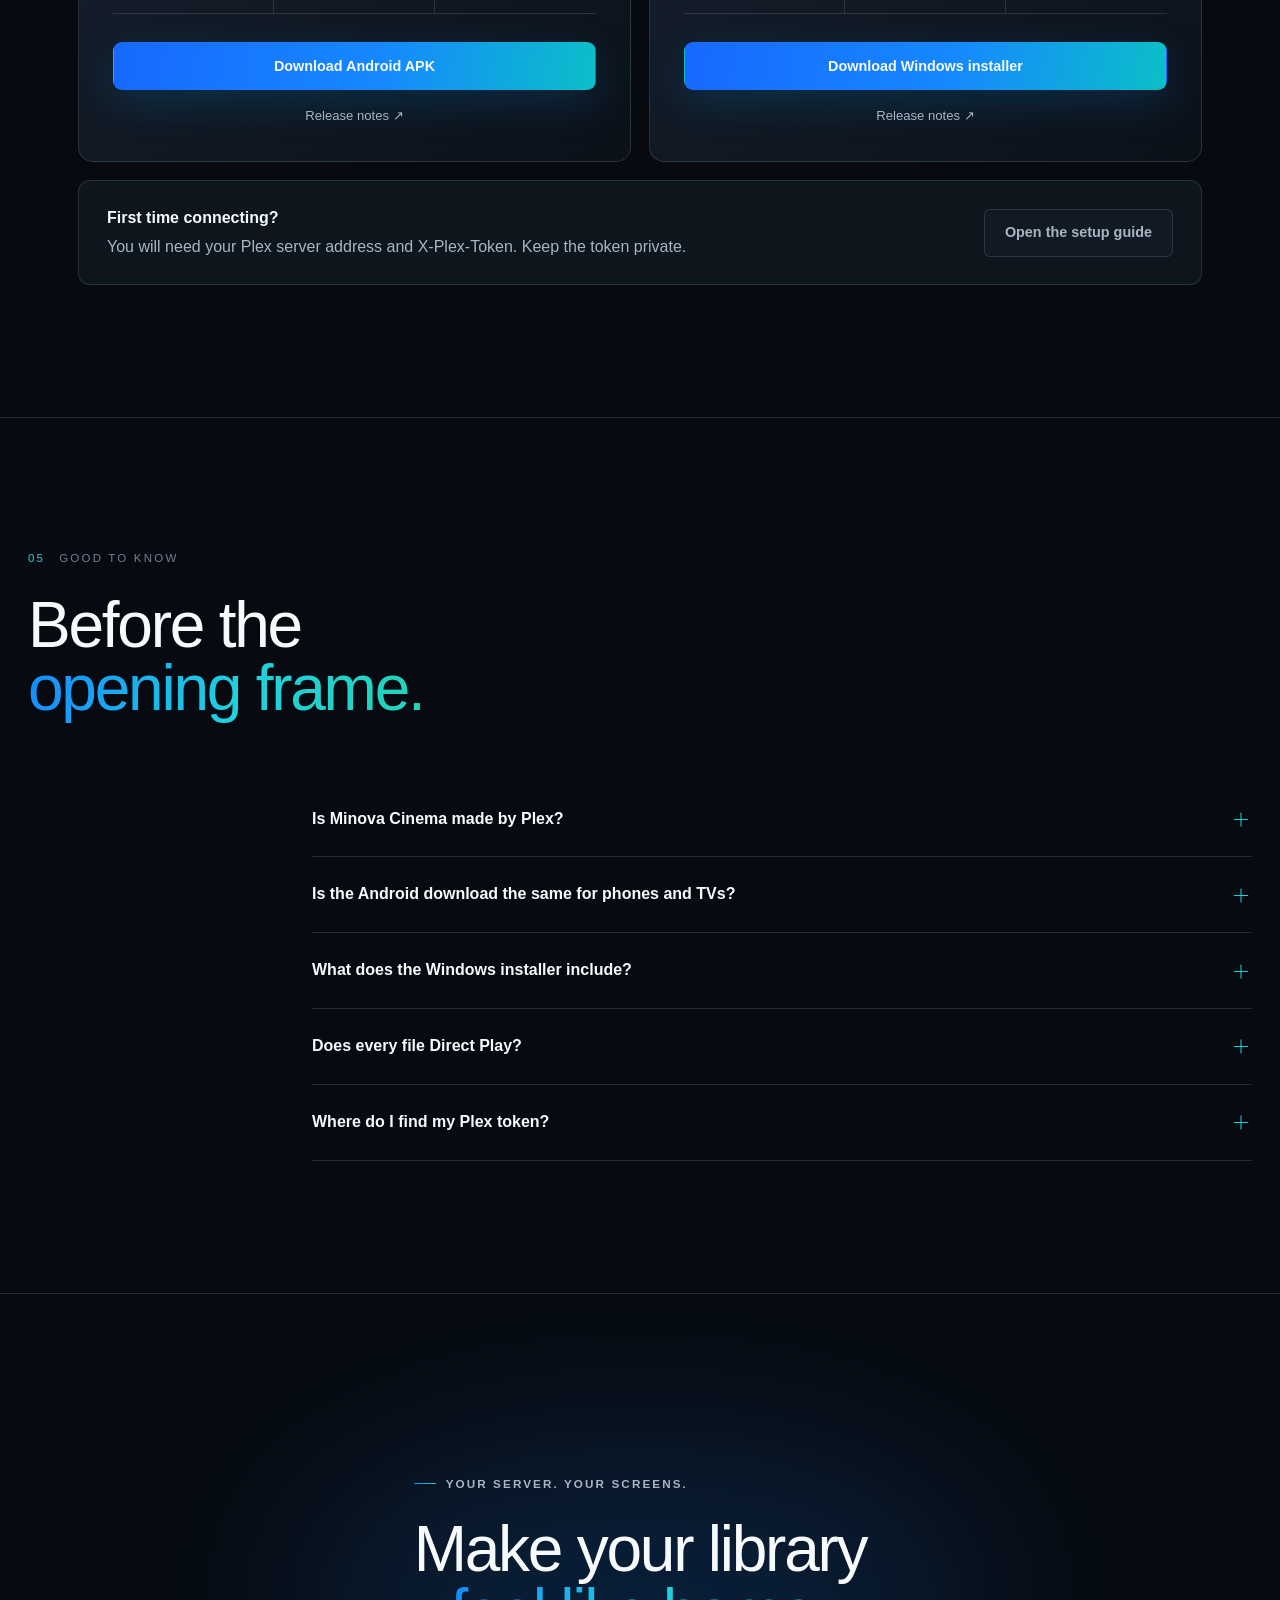
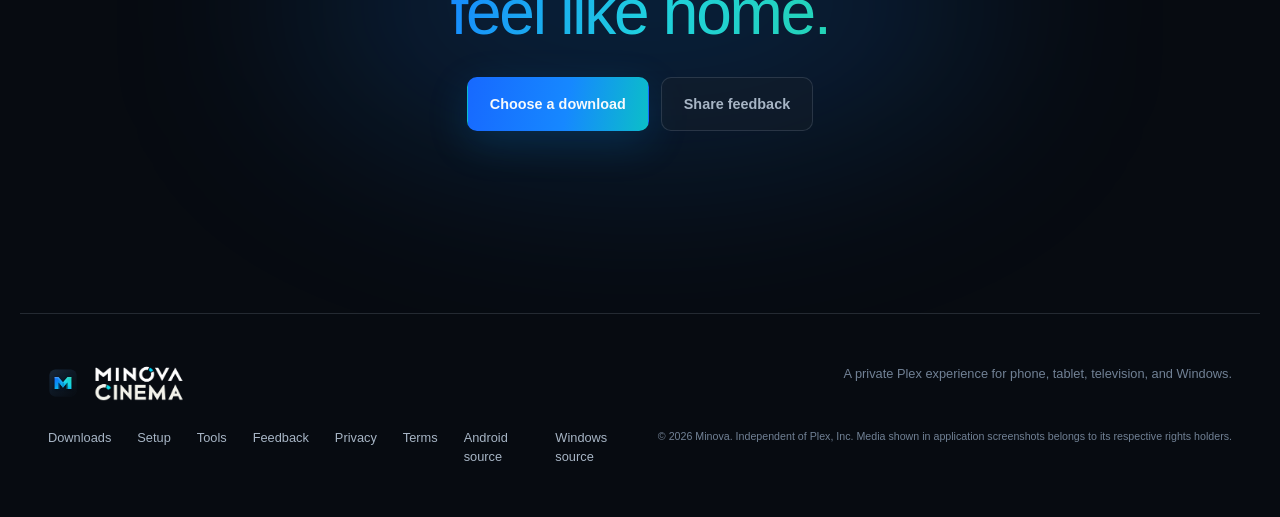
==== commit 7f0eca69: "Release Minova Cinema 4.0.7" ====
--- a/docs/index.html
+++ b/docs/index.html
@@ -91,11 +91,11 @@
     <section class="refresh-hero" id="top">
       <div class="hero-orbit hero-orbit-one" aria-hidden="true"></div><div class="hero-orbit hero-orbit-two" aria-hidden="true"></div>
       <div class="refresh-hero-copy reveal">
-        <p class="eyebrow"><span></span> Plex, reframed · Android <b data-release-version>4.0.5</b> · Windows <b data-desktop-version>1.1.0</b></p>
+        <p class="eyebrow"><span></span> Plex, reframed · Android <b data-release-version>4.0.7</b> · Windows <b data-desktop-version>1.1.0</b></p>
         <h1>Your library.<br><em>Every screen.</em></h1>
         <p class="refresh-lede">Minova Cinema brings one focused, private Plex experience to your phone, tablet, television, and Windows PC—with controls designed for the screen in front of you.</p>
         <div class="refresh-actions">
-          <a class="button button-primary" data-download-link href="https://github.com/minova-chromium/Minova-Android-Tv-Cinema-Application/releases/download/v4.0.5/Minova-Cinema-4.0.5.apk"><span class="download-glyph" aria-hidden="true">↓</span>Android APK</a>
+          <a class="button button-primary" data-download-link href="https://github.com/minova-chromium/Minova-Android-Tv-Cinema-Application/releases/download/v4.0.7/Minova-Cinema-4.0.7.apk"><span class="download-glyph" aria-hidden="true">↓</span>Android APK</a>
           <a class="button button-quiet" data-desktop-download href="https://github.com/minova-chromium/Minova-Cinema-Windows/releases/download/v1.1.0/Minova-Cinema-Desktop-1.1.0-Setup.exe"><span class="windows-glyph" aria-hidden="true">⊞</span>Windows installer</a>
         </div>
         <div class="hero-trust"><span>No Minova account</span><span>Direct Plex connection</span><span>Open source</span></div>
@@ -151,7 +151,7 @@
     <section class="refresh-section download-section" id="downloads">
       <div class="refresh-heading reveal"><div><p class="section-label"><span>04</span> Downloads</p><h2>Choose your<br><em>screen.</em></h2></div><p>Both downloads come directly from the official Minova GitHub releases. Connect the app to your own Plex server after installation.</p></div>
       <div class="download-grid">
-        <article class="download-card reveal" id="android-download"><div class="download-card-top"><span class="platform-mark">A</span><div><p>ANDROID</p><h3>Phone · Tablet · TV</h3></div></div><p>One signed APK, adaptive interfaces. Requires Android 10 or newer.</p><dl><div><dt>Version</dt><dd data-release-version>4.0.5</dd></div><div><dt>Format</dt><dd>APK</dd></div><div><dt>Updates</dt><dd>In app</dd></div></dl><a class="button button-primary" data-download-link href="https://github.com/minova-chromium/Minova-Android-Tv-Cinema-Application/releases/download/v4.0.5/Minova-Cinema-4.0.5.apk">Download Android APK</a><a class="download-notes" href="https://github.com/minova-chromium/Minova-Android-Tv-Cinema-Application/releases/latest">Release notes <span>↗</span></a></article>
+        <article class="download-card reveal" id="android-download"><div class="download-card-top"><span class="platform-mark">A</span><div><p>ANDROID</p><h3>Phone · Tablet · TV</h3></div></div><p>One signed APK, adaptive interfaces. Requires Android 10 or newer.</p><dl><div><dt>Version</dt><dd data-release-version>4.0.7</dd></div><div><dt>Format</dt><dd>APK</dd></div><div><dt>Updates</dt><dd>In app</dd></div></dl><a class="button button-primary" data-download-link href="https://github.com/minova-chromium/Minova-Android-Tv-Cinema-Application/releases/download/v4.0.7/Minova-Cinema-4.0.7.apk">Download Android APK</a><a class="download-notes" href="https://github.com/minova-chromium/Minova-Android-Tv-Cinema-Application/releases/latest">Release notes <span>↗</span></a></article>
         <article class="download-card reveal" id="windows-download"><div class="download-card-top"><span class="platform-mark windows-mark">⊞</span><div><p>WINDOWS</p><h3>Desktop · Fullscreen</h3></div></div><p>64-bit installer for Windows 10 and 11, including the native playback host.</p><dl><div><dt>Version</dt><dd data-desktop-version>1.1.0</dd></div><div><dt>Format</dt><dd>EXE</dd></div><div><dt>Updates</dt><dd>Automatic</dd></div></dl><a class="button button-primary" data-desktop-download href="https://github.com/minova-chromium/Minova-Cinema-Windows/releases/download/v1.1.0/Minova-Cinema-Desktop-1.1.0-Setup.exe">Download Windows installer</a><a class="download-notes" href="https://github.com/minova-chromium/Minova-Cinema-Windows/releases/latest">Release notes <span>↗</span></a></article>
       </div>
       <aside class="download-help reveal"><div><strong>First time connecting?</strong><p>You will need your Plex server address and X-Plex-Token. Keep the token private.</p></div><a class="button button-quiet" href="setup.html">Open the setup guide</a></aside>
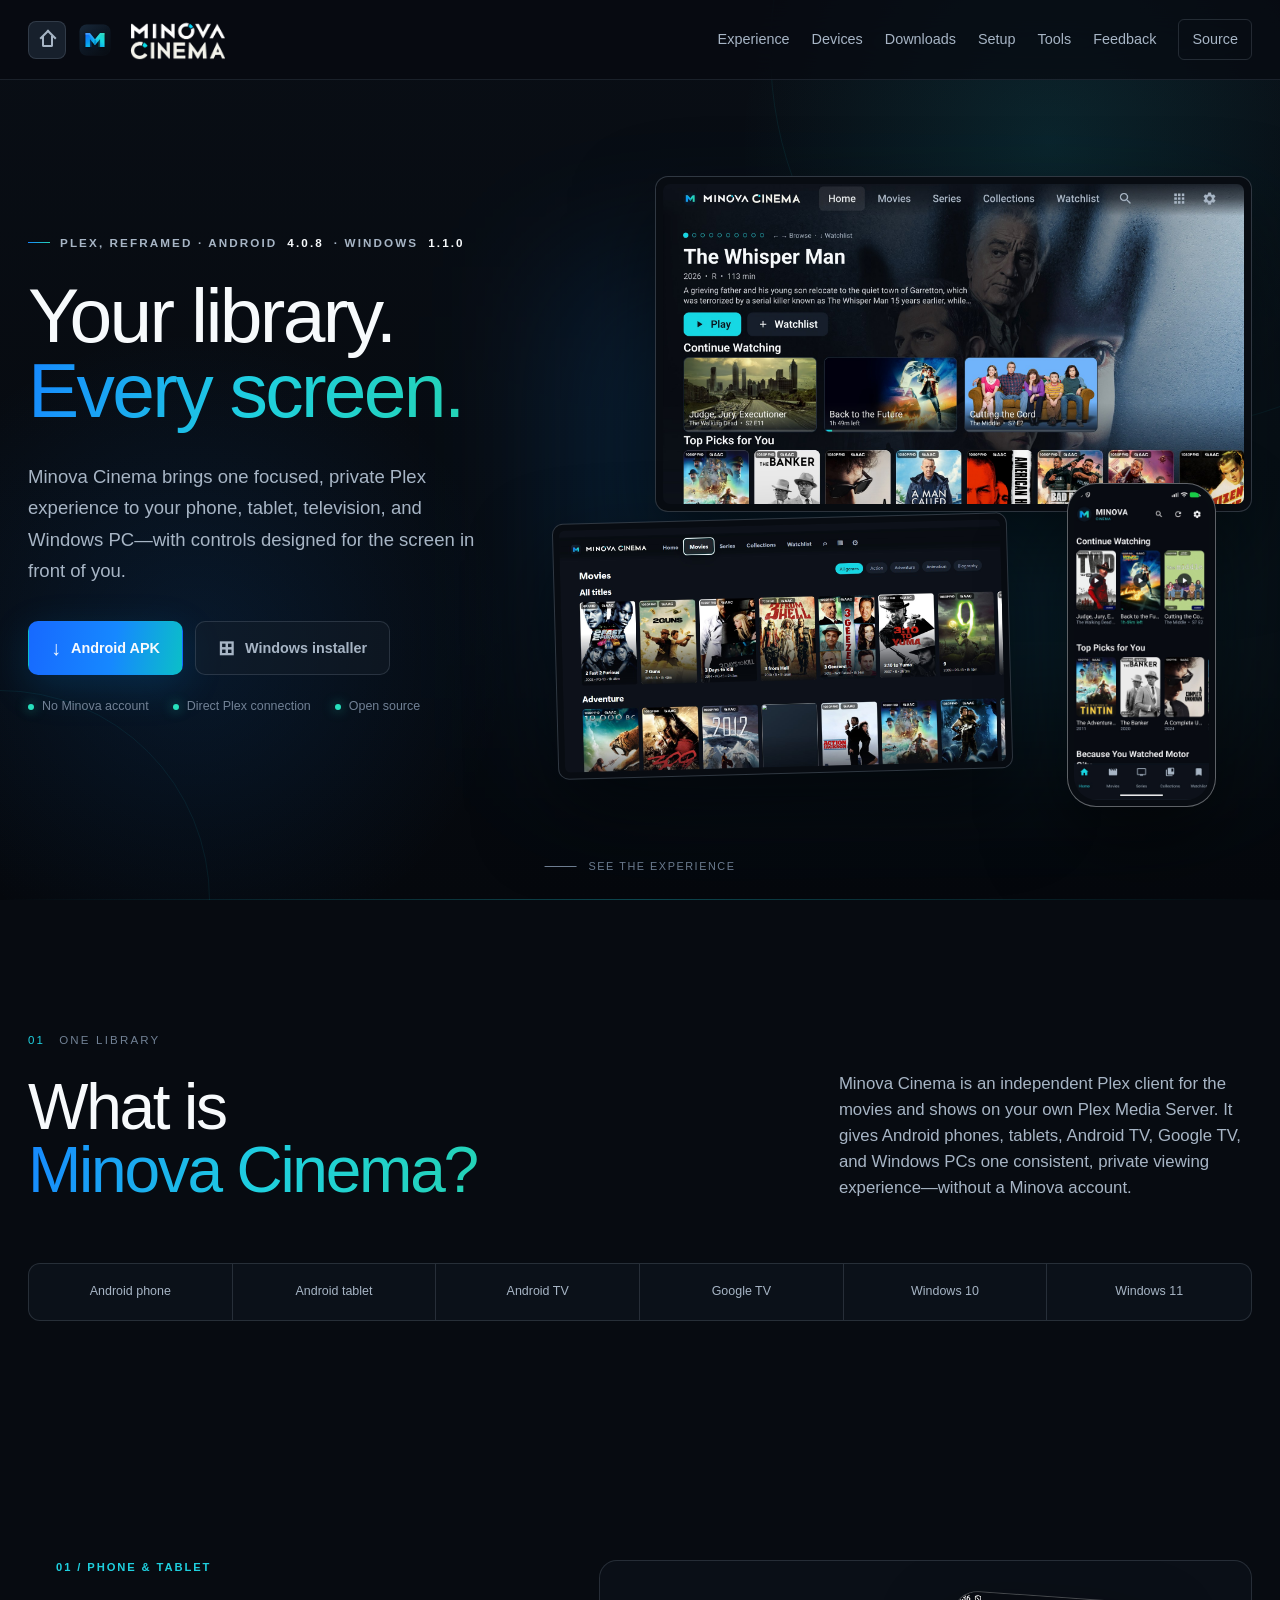
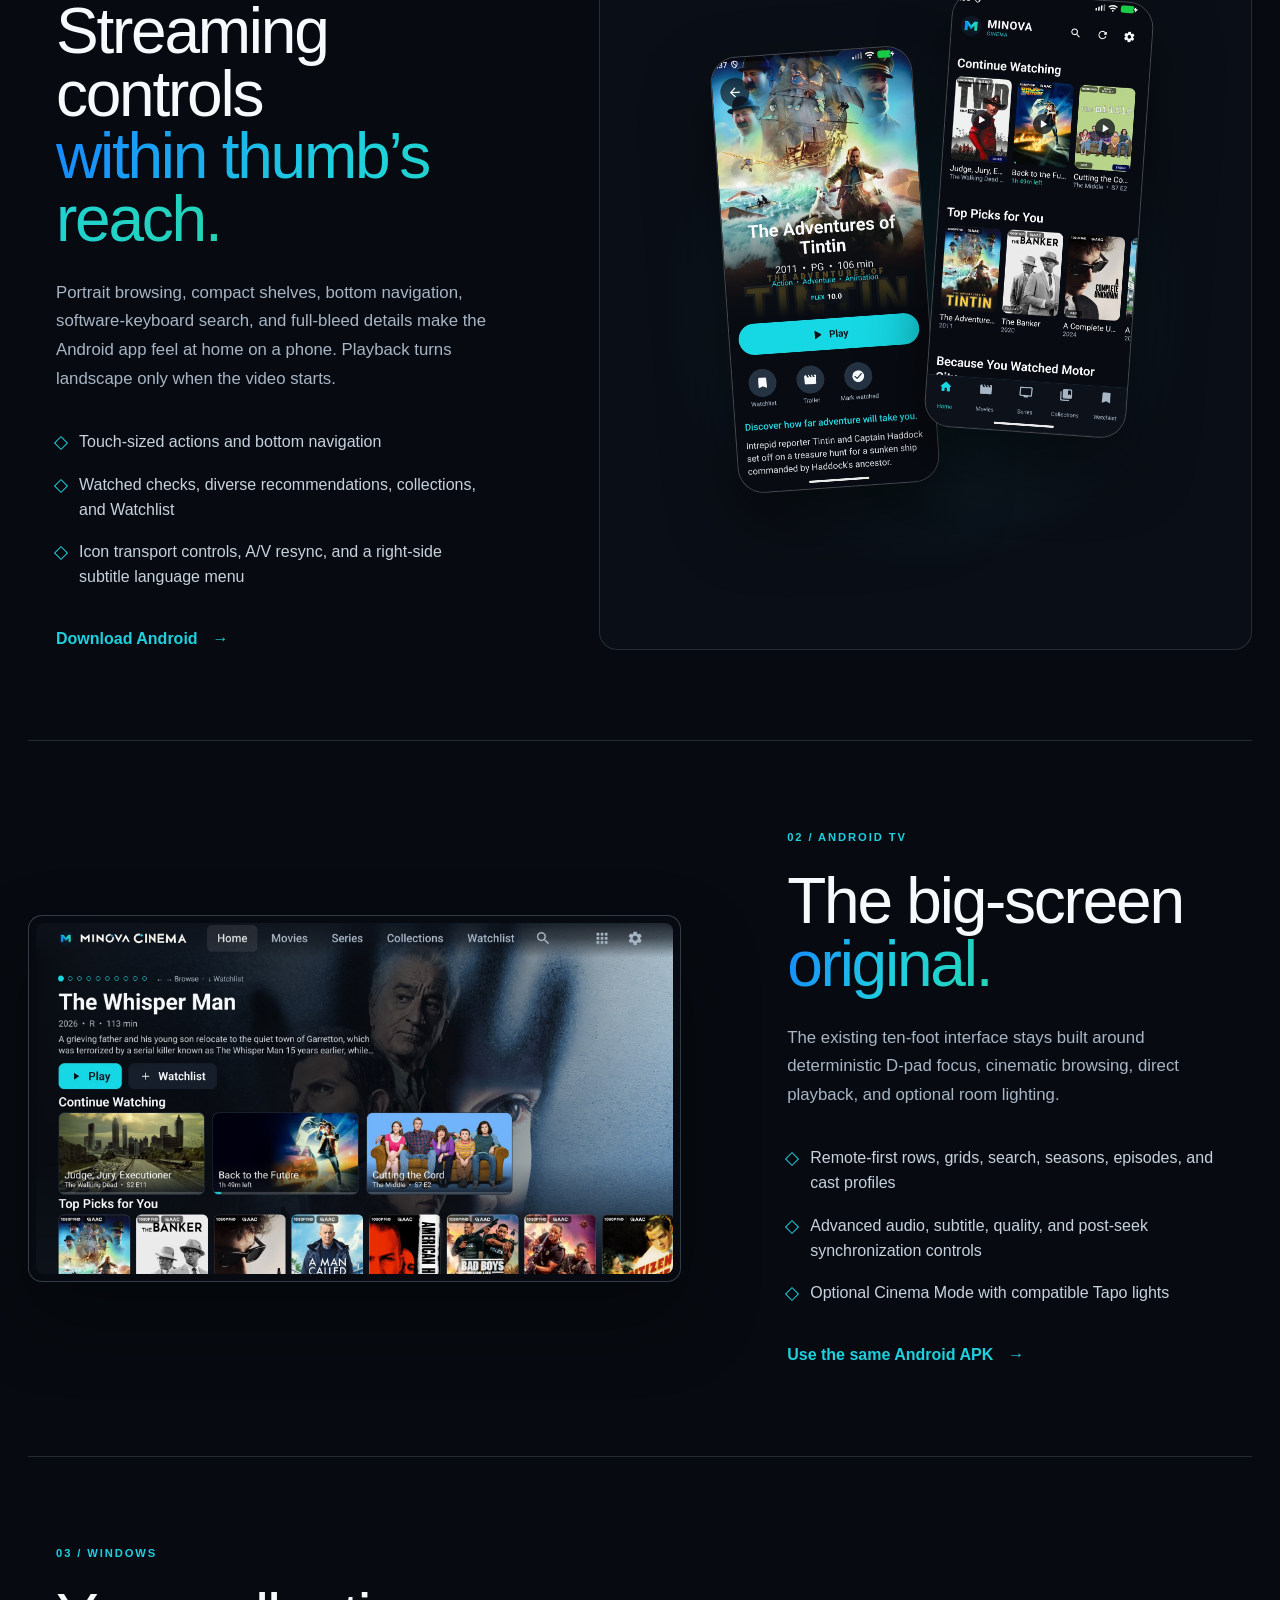
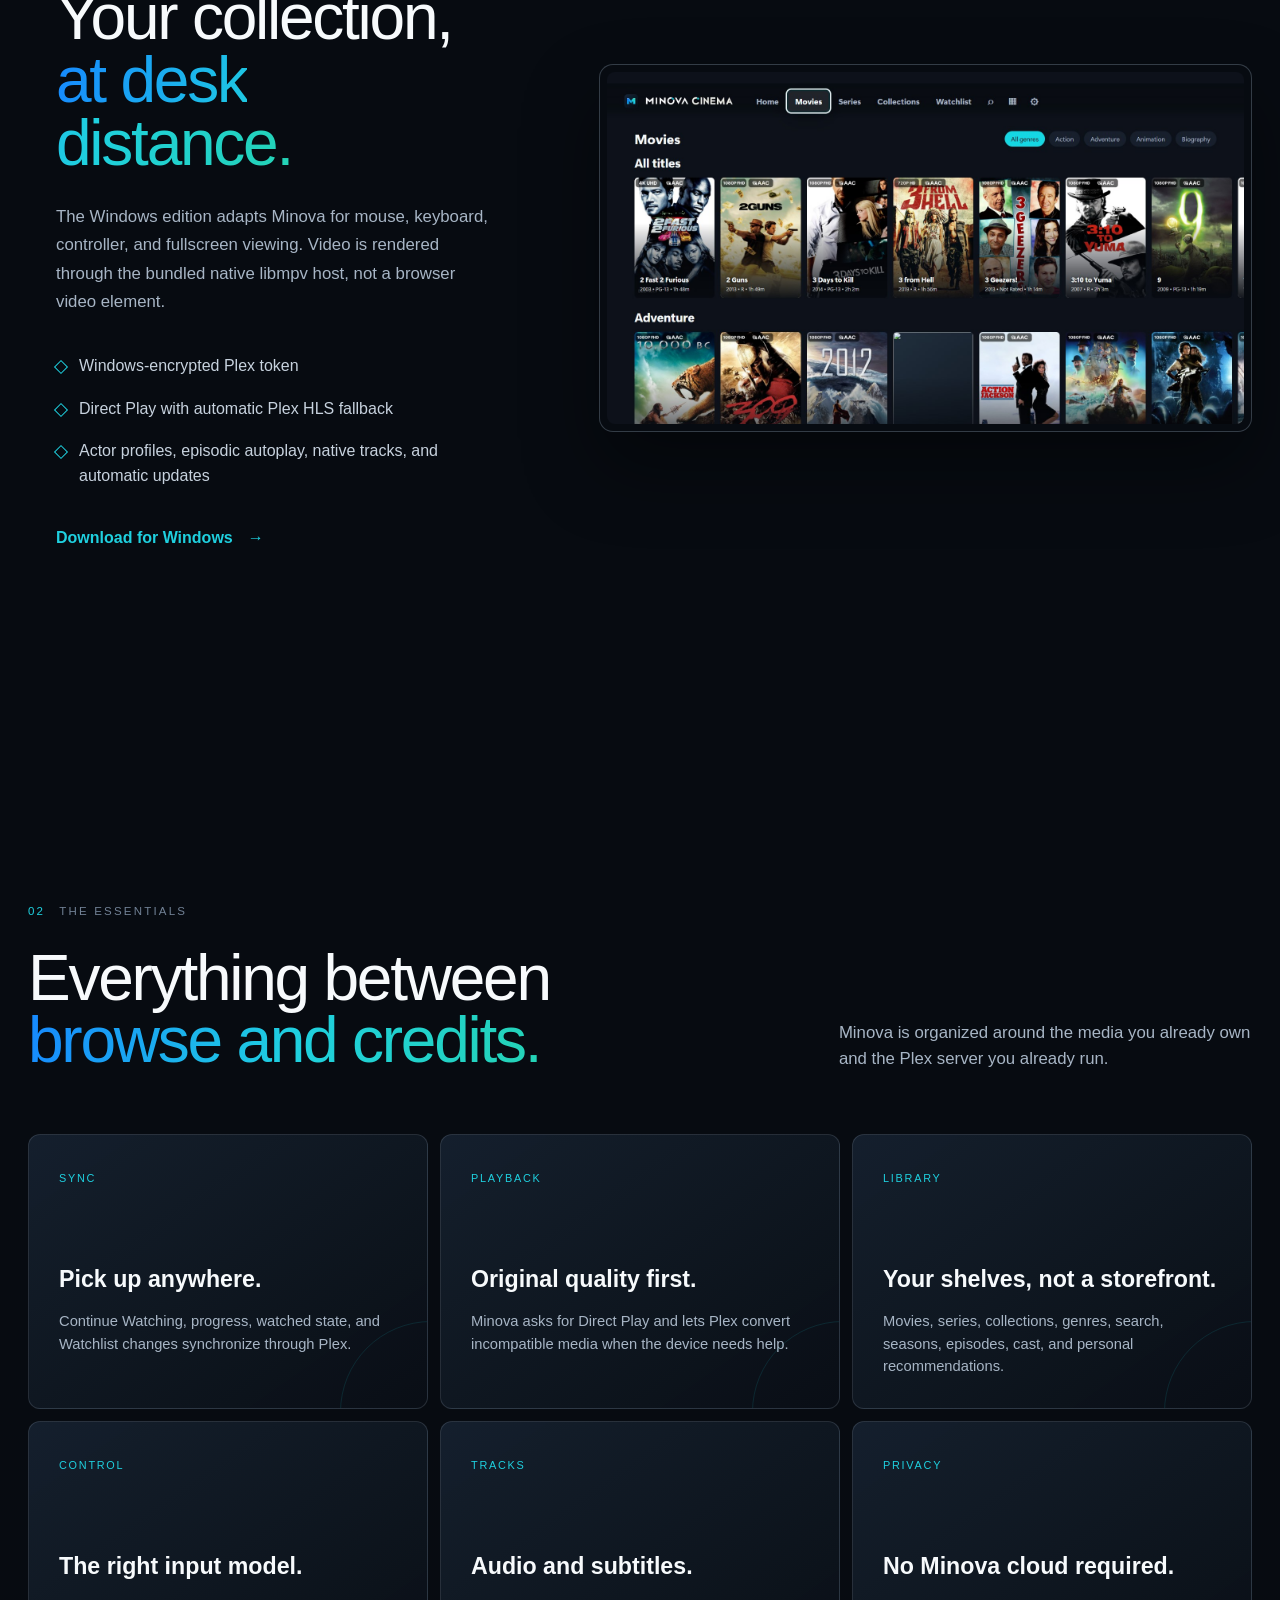
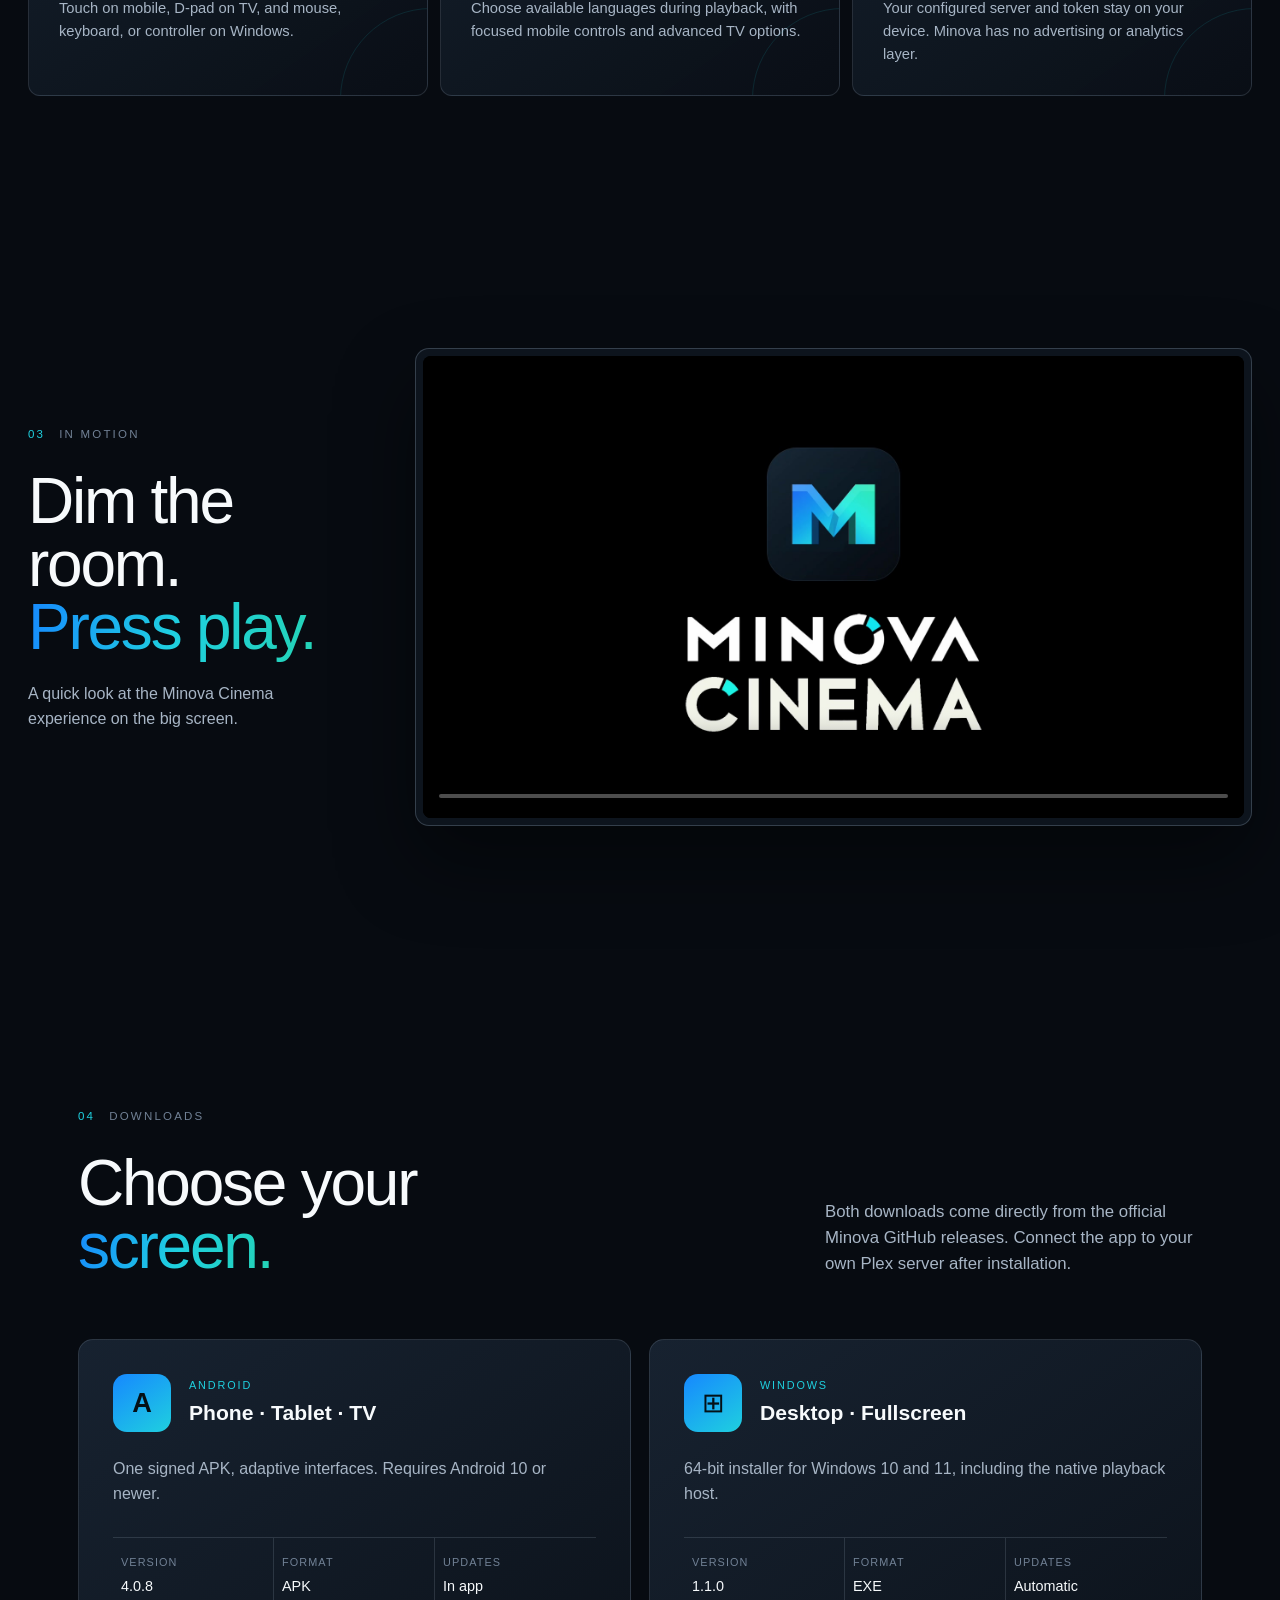
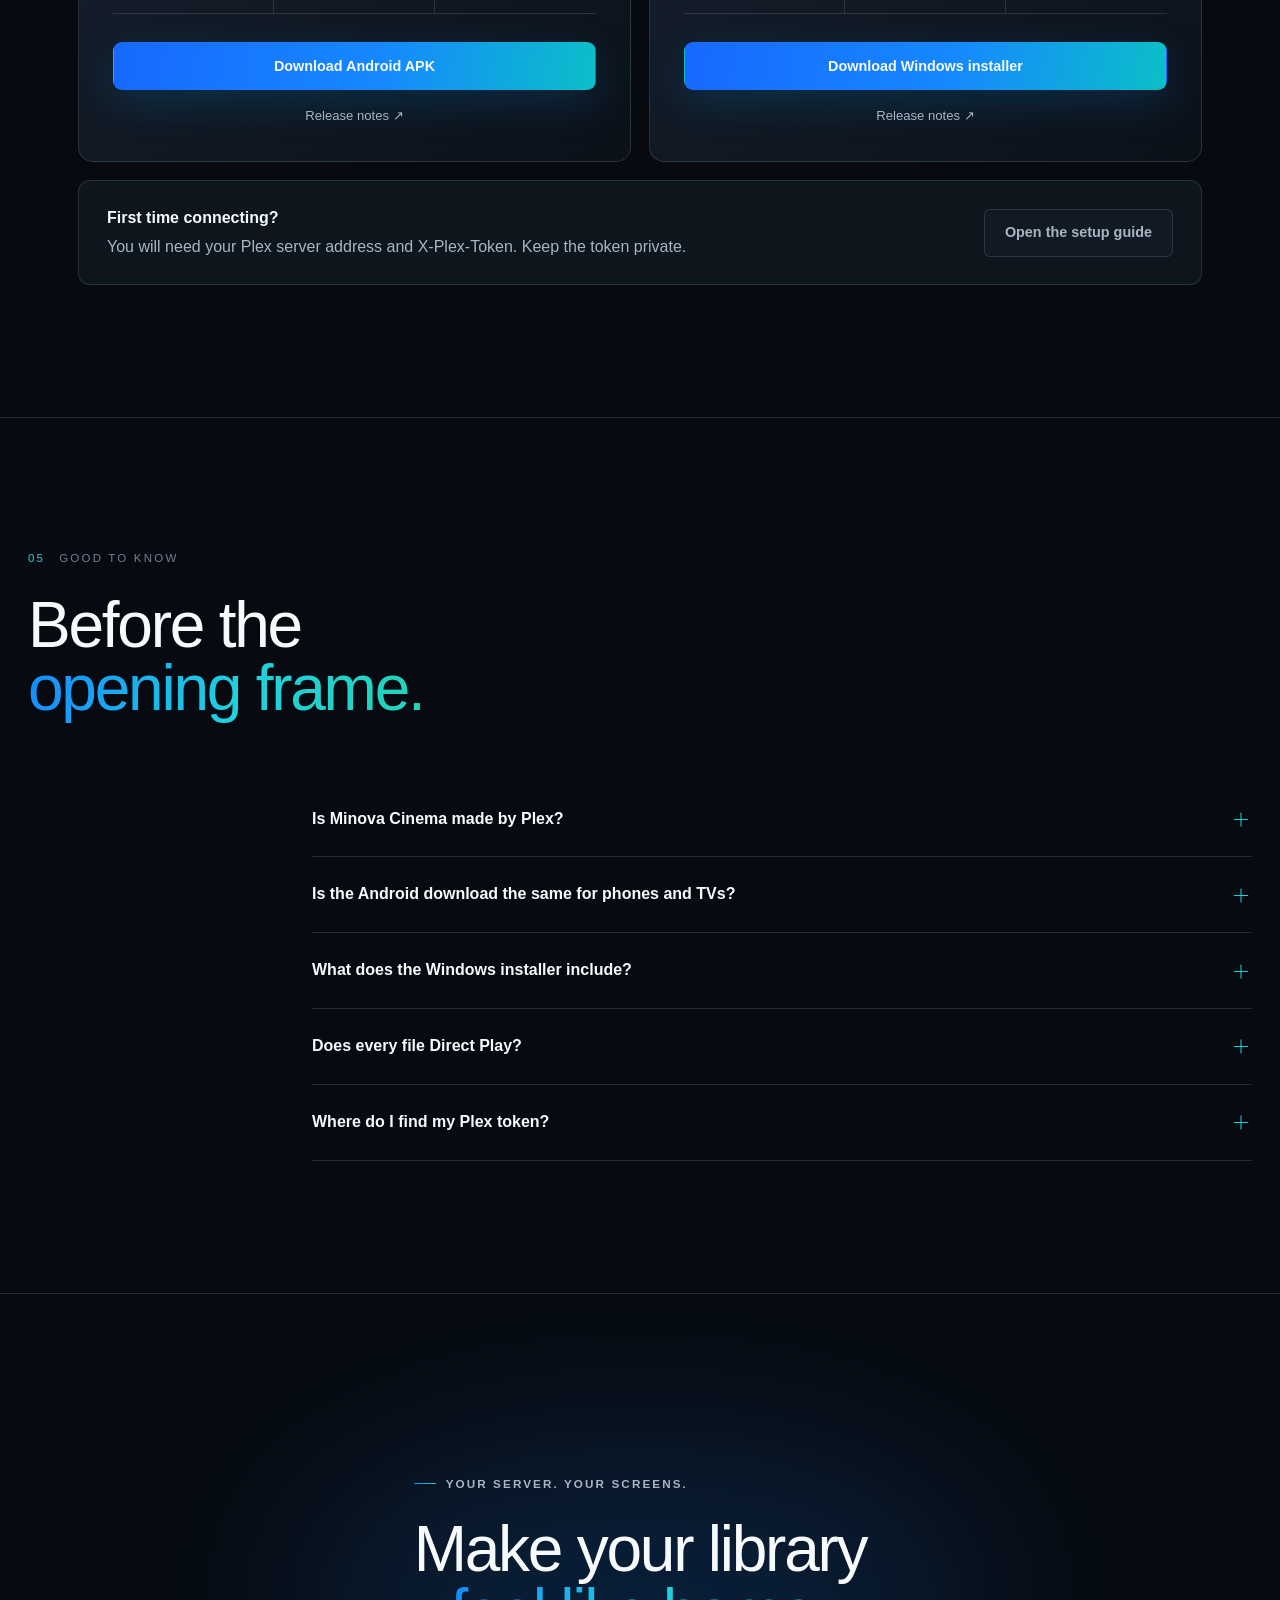
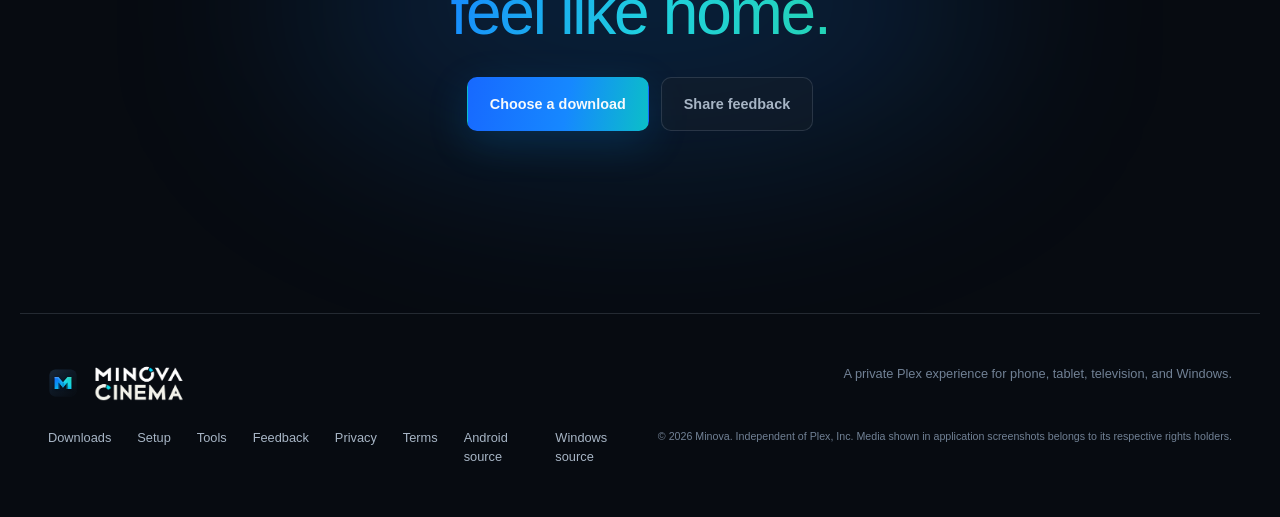
==== commit cd915695: "Release Minova Cinema 4.0.8" ====
--- a/docs/index.html
+++ b/docs/index.html
@@ -91,11 +91,11 @@
     <section class="refresh-hero" id="top">
       <div class="hero-orbit hero-orbit-one" aria-hidden="true"></div><div class="hero-orbit hero-orbit-two" aria-hidden="true"></div>
       <div class="refresh-hero-copy reveal">
-        <p class="eyebrow"><span></span> Plex, reframed · Android <b data-release-version>4.0.7</b> · Windows <b data-desktop-version>1.1.0</b></p>
+        <p class="eyebrow"><span></span> Plex, reframed · Android <b data-release-version>4.0.8</b> · Windows <b data-desktop-version>1.1.0</b></p>
         <h1>Your library.<br><em>Every screen.</em></h1>
         <p class="refresh-lede">Minova Cinema brings one focused, private Plex experience to your phone, tablet, television, and Windows PC—with controls designed for the screen in front of you.</p>
         <div class="refresh-actions">
-          <a class="button button-primary" data-download-link href="https://github.com/minova-chromium/Minova-Android-Tv-Cinema-Application/releases/download/v4.0.7/Minova-Cinema-4.0.7.apk"><span class="download-glyph" aria-hidden="true">↓</span>Android APK</a>
+          <a class="button button-primary" data-download-link href="https://github.com/minova-chromium/Minova-Android-Tv-Cinema-Application/releases/download/v4.0.8/Minova-Cinema-4.0.8.apk"><span class="download-glyph" aria-hidden="true">↓</span>Android APK</a>
           <a class="button button-quiet" data-desktop-download href="https://github.com/minova-chromium/Minova-Cinema-Windows/releases/download/v1.1.0/Minova-Cinema-Desktop-1.1.0-Setup.exe"><span class="windows-glyph" aria-hidden="true">⊞</span>Windows installer</a>
         </div>
         <div class="hero-trust"><span>No Minova account</span><span>Direct Plex connection</span><span>Open source</span></div>
@@ -151,7 +151,7 @@
     <section class="refresh-section download-section" id="downloads">
       <div class="refresh-heading reveal"><div><p class="section-label"><span>04</span> Downloads</p><h2>Choose your<br><em>screen.</em></h2></div><p>Both downloads come directly from the official Minova GitHub releases. Connect the app to your own Plex server after installation.</p></div>
       <div class="download-grid">
-        <article class="download-card reveal" id="android-download"><div class="download-card-top"><span class="platform-mark">A</span><div><p>ANDROID</p><h3>Phone · Tablet · TV</h3></div></div><p>One signed APK, adaptive interfaces. Requires Android 10 or newer.</p><dl><div><dt>Version</dt><dd data-release-version>4.0.7</dd></div><div><dt>Format</dt><dd>APK</dd></div><div><dt>Updates</dt><dd>In app</dd></div></dl><a class="button button-primary" data-download-link href="https://github.com/minova-chromium/Minova-Android-Tv-Cinema-Application/releases/download/v4.0.7/Minova-Cinema-4.0.7.apk">Download Android APK</a><a class="download-notes" href="https://github.com/minova-chromium/Minova-Android-Tv-Cinema-Application/releases/latest">Release notes <span>↗</span></a></article>
+        <article class="download-card reveal" id="android-download"><div class="download-card-top"><span class="platform-mark">A</span><div><p>ANDROID</p><h3>Phone · Tablet · TV</h3></div></div><p>One signed APK, adaptive interfaces. Requires Android 10 or newer.</p><dl><div><dt>Version</dt><dd data-release-version>4.0.8</dd></div><div><dt>Format</dt><dd>APK</dd></div><div><dt>Updates</dt><dd>In app</dd></div></dl><a class="button button-primary" data-download-link href="https://github.com/minova-chromium/Minova-Android-Tv-Cinema-Application/releases/download/v4.0.8/Minova-Cinema-4.0.8.apk">Download Android APK</a><a class="download-notes" href="https://github.com/minova-chromium/Minova-Android-Tv-Cinema-Application/releases/latest">Release notes <span>↗</span></a></article>
         <article class="download-card reveal" id="windows-download"><div class="download-card-top"><span class="platform-mark windows-mark">⊞</span><div><p>WINDOWS</p><h3>Desktop · Fullscreen</h3></div></div><p>64-bit installer for Windows 10 and 11, including the native playback host.</p><dl><div><dt>Version</dt><dd data-desktop-version>1.1.0</dd></div><div><dt>Format</dt><dd>EXE</dd></div><div><dt>Updates</dt><dd>Automatic</dd></div></dl><a class="button button-primary" data-desktop-download href="https://github.com/minova-chromium/Minova-Cinema-Windows/releases/download/v1.1.0/Minova-Cinema-Desktop-1.1.0-Setup.exe">Download Windows installer</a><a class="download-notes" href="https://github.com/minova-chromium/Minova-Cinema-Windows/releases/latest">Release notes <span>↗</span></a></article>
       </div>
       <aside class="download-help reveal"><div><strong>First time connecting?</strong><p>You will need your Plex server address and X-Plex-Token. Keep the token private.</p></div><a class="button button-quiet" href="setup.html">Open the setup guide</a></aside>
